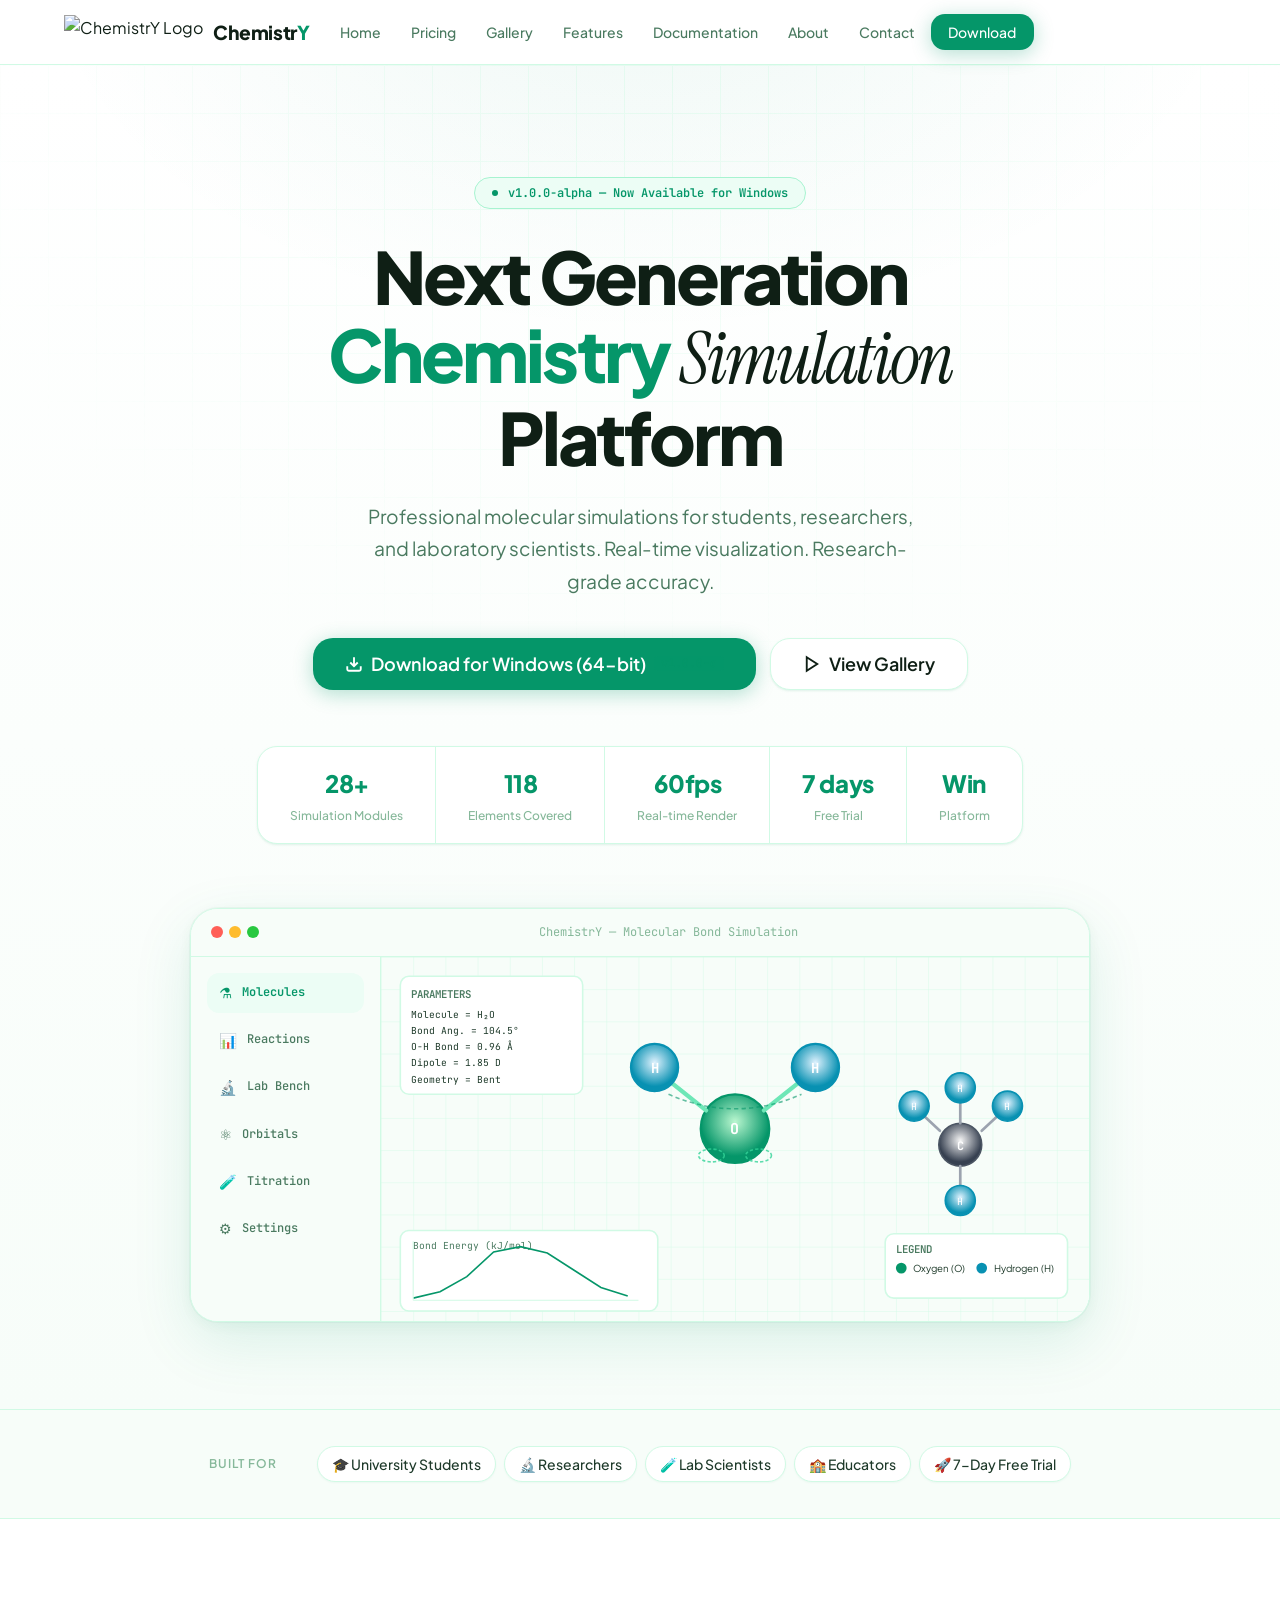
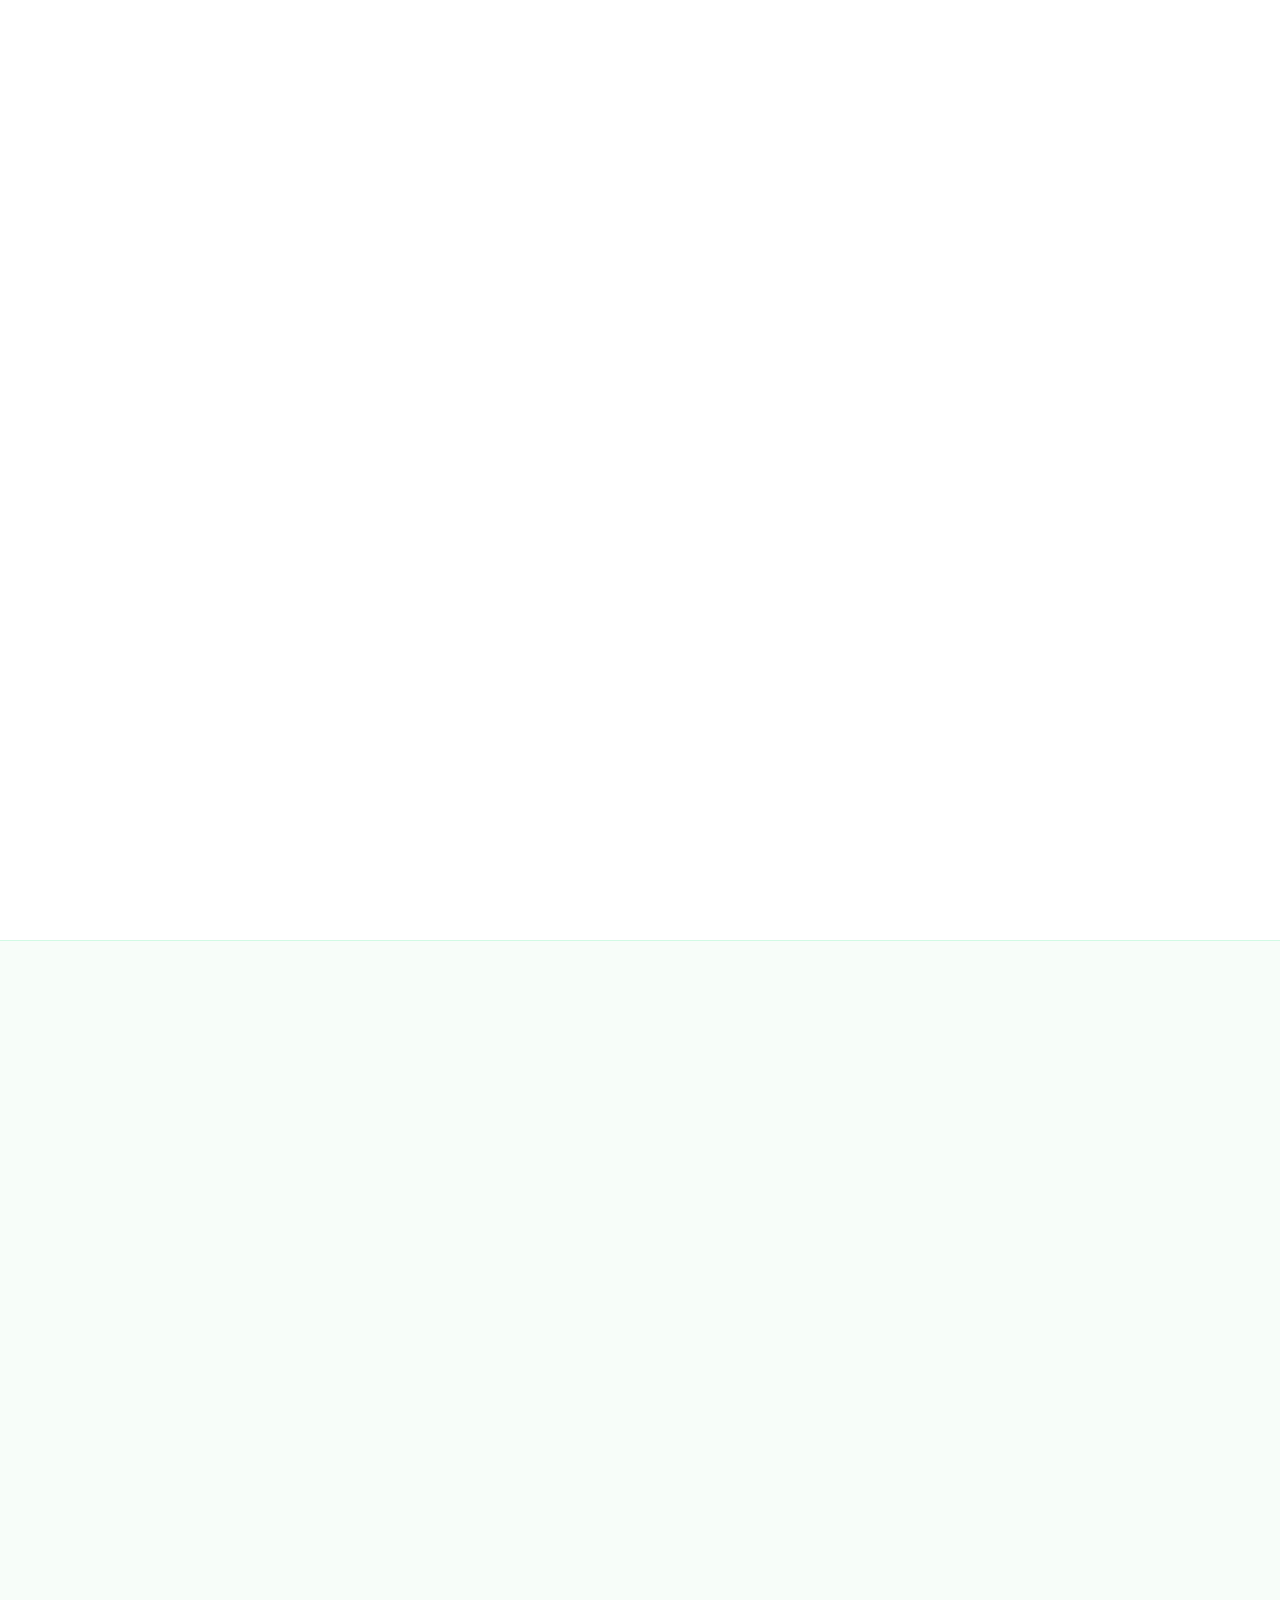
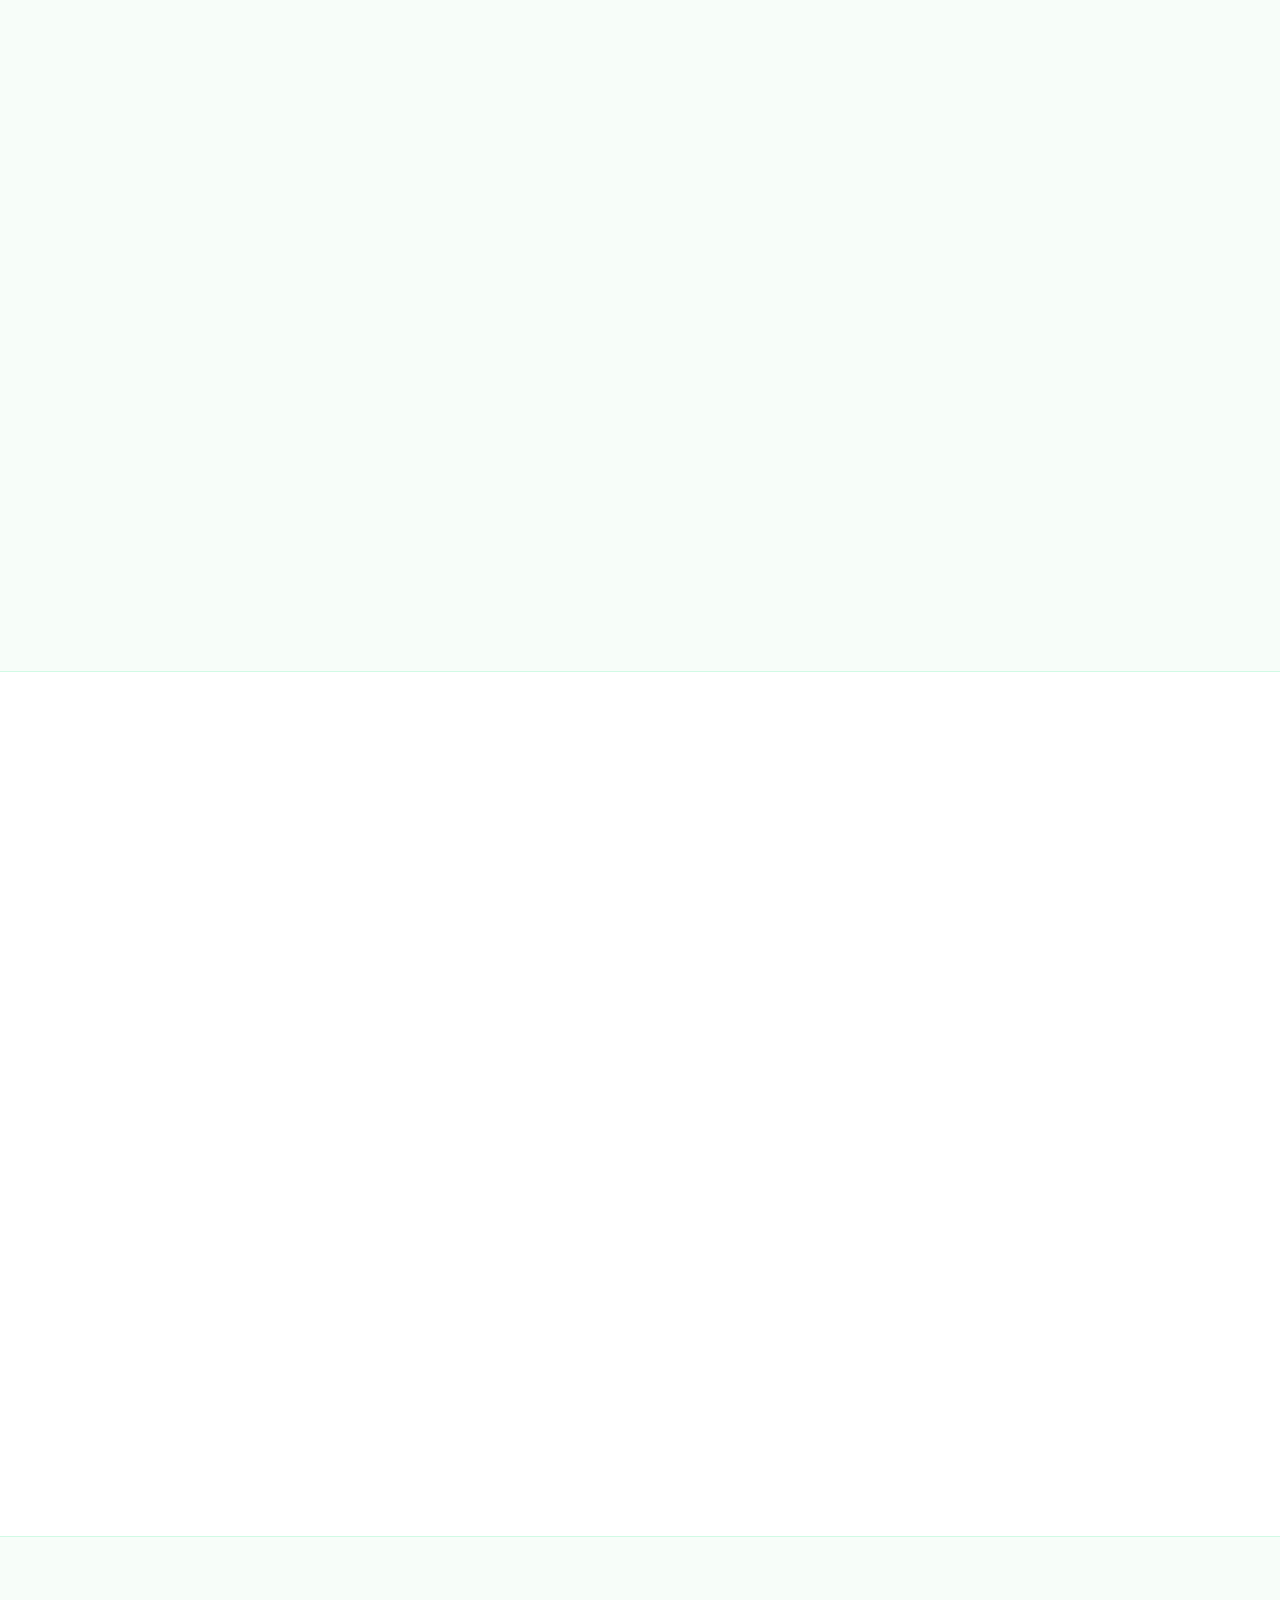
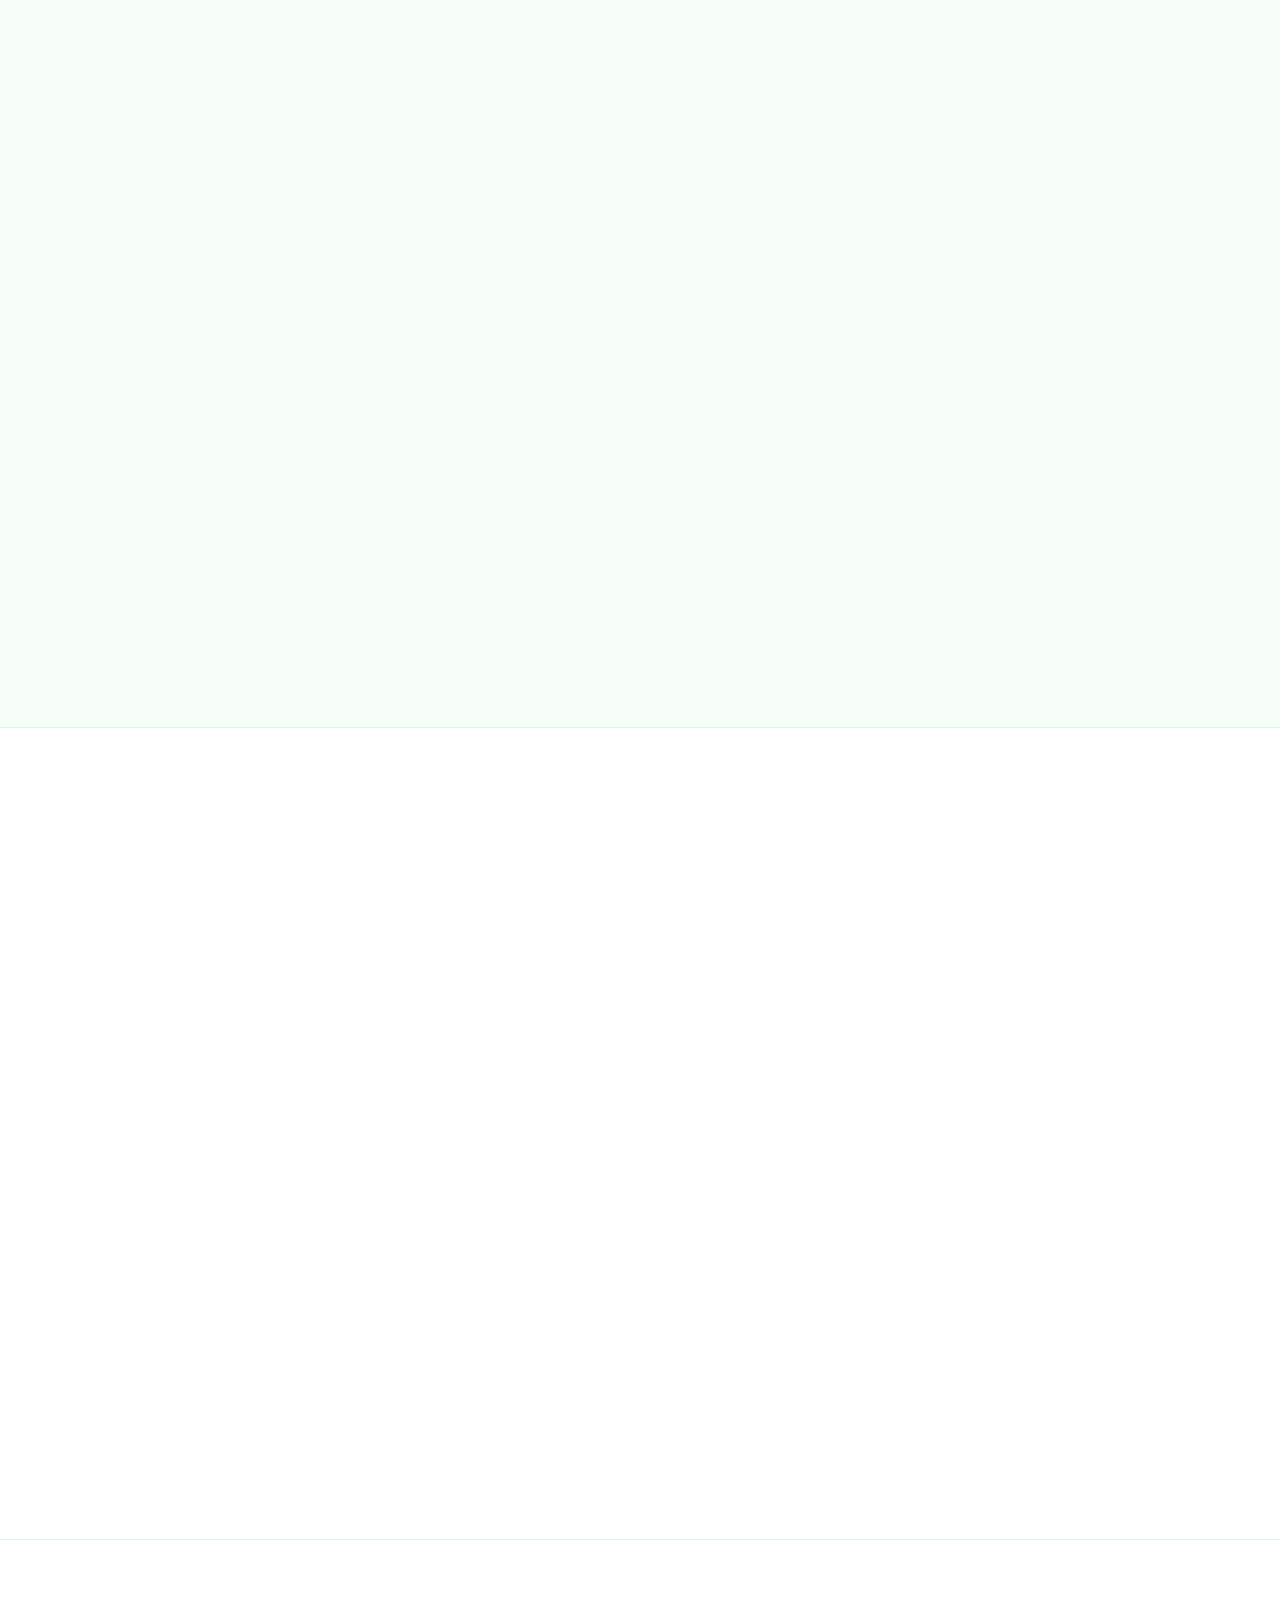
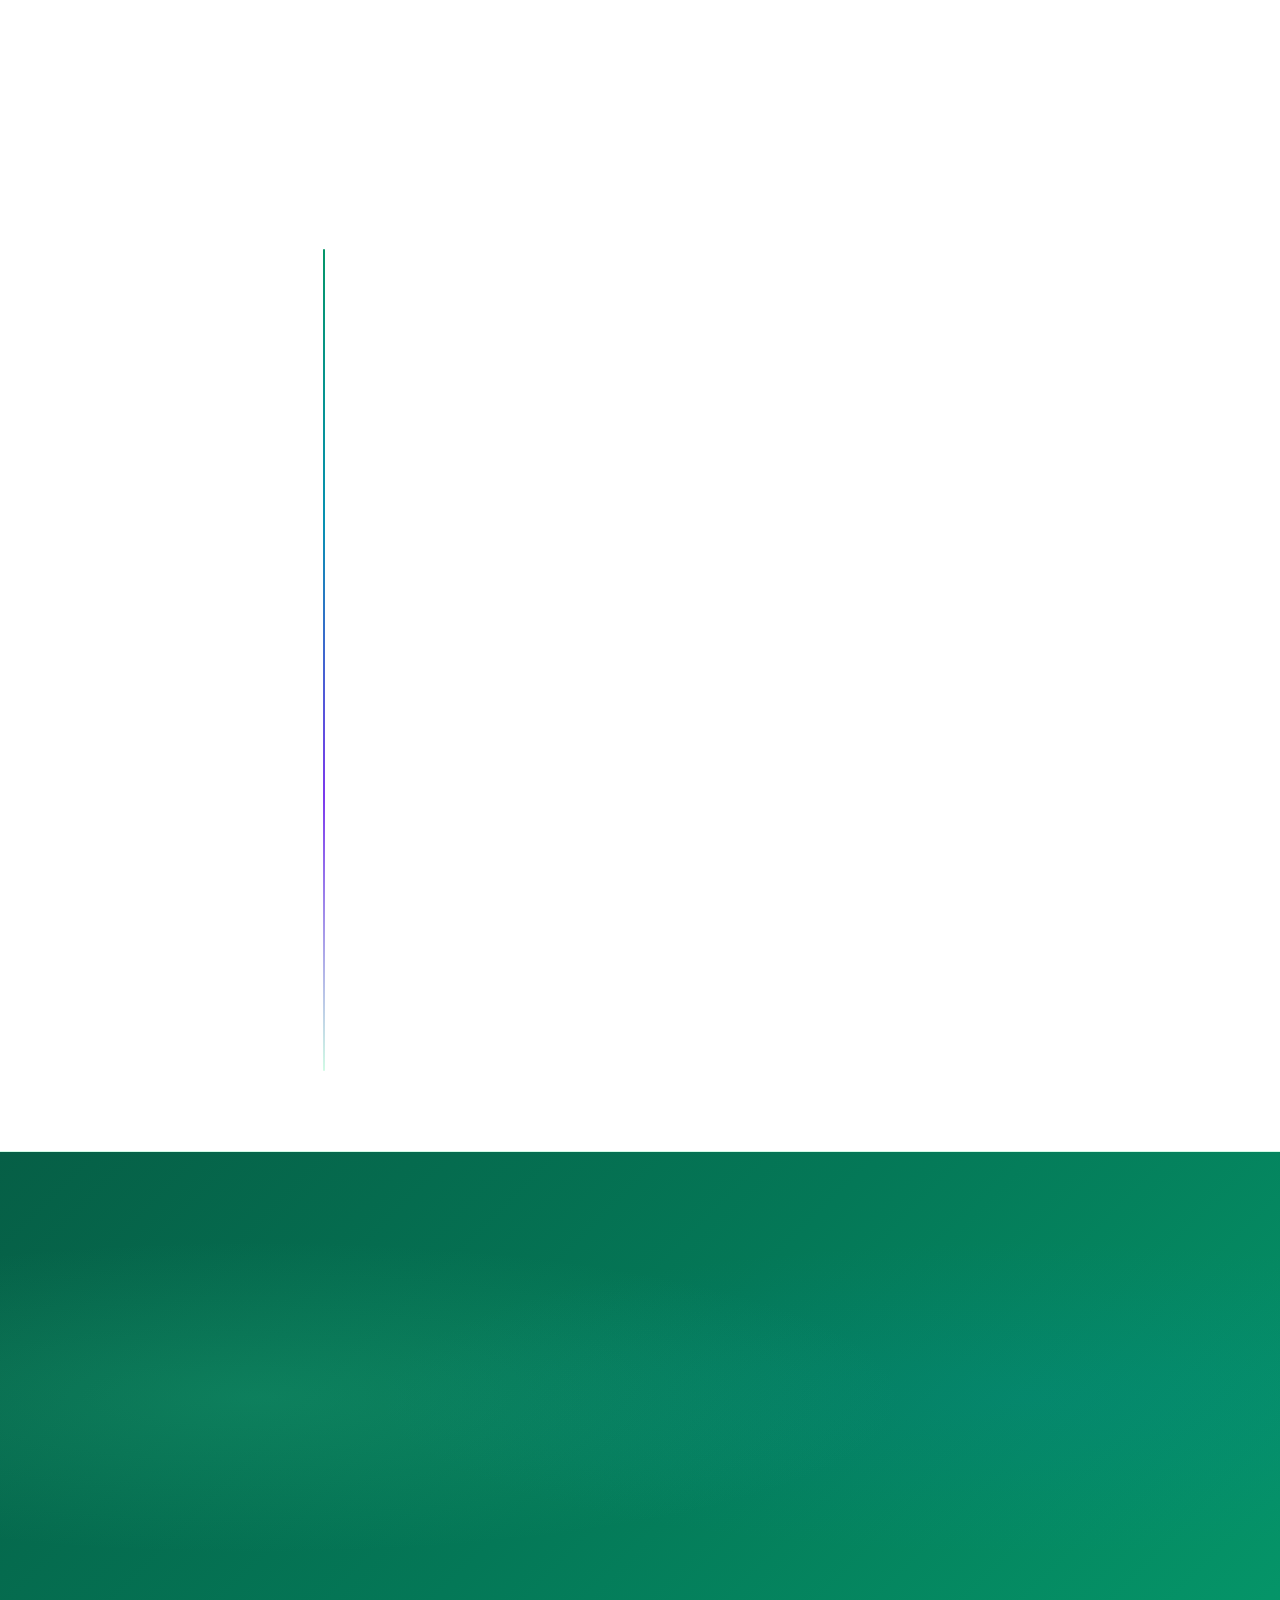
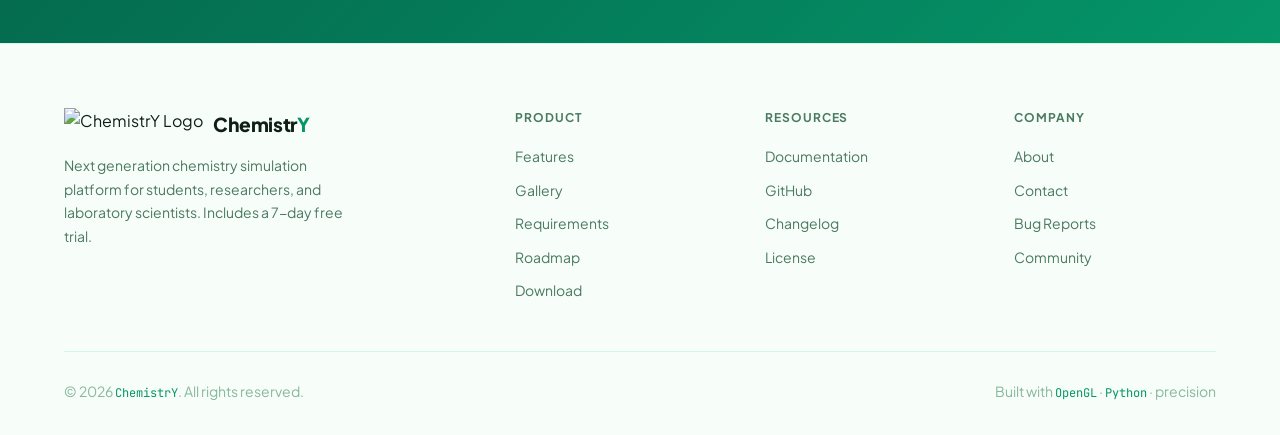
==== index.html @ f8a49a74 "initial commit" ====
<!DOCTYPE html>
<html lang="en">
<head>
<title>ChemistrY — Chemistry Simulation Platform</title>
<link rel="icon" type="image/png" href="assets/icon/logo.png">
<meta name="description" content="ChemistrY is a chemistry simulation platform for students, researchers, and laboratory scientists.">
<meta name="keywords" content="chemistry simulation, molecular modeling, reaction kinetics, periodic table, chemistry software">
<meta name="author" content="ChemistrY">
<meta name="robots" content="index, follow">
<meta charset="UTF-8"/>
<meta name="viewport" content="width=device-width, initial-scale=1.0"/>
<link rel="stylesheet" href="shared.css"/>
<style>
/* ═══════════════════════════════════════════
   INDEX-SPECIFIC STYLES
═══════════════════════════════════════════ */

/* ── HERO ── */
.hero {
  position: relative;
  padding: 7rem 0 5rem;
  text-align: center;
  overflow: hidden;
  background:
    radial-gradient(ellipse 80% 50% at 50% -10%, rgba(5,150,105,0.07) 0%, transparent 60%),
    linear-gradient(180deg, #fff 0%, var(--clr-bg-soft) 100%);
}
.hero-bg-grid {
  position: absolute; inset: 0; z-index: 0;
  background-image:
    linear-gradient(var(--clr-border) 1px, transparent 1px),
    linear-gradient(90deg, var(--clr-border) 1px, transparent 1px);
  background-size: 48px 48px;
  mask-image: radial-gradient(ellipse 70% 60% at 50% 0%, black 0%, transparent 80%);
  opacity: 0.45;
}
.hero > .container { position: relative; z-index: 1; }

.hero-eyebrow {
  display: inline-flex; align-items: center; gap: 0.6rem;
  background: var(--clr-accent-lt);
  border: 1px solid var(--clr-accent-bd);
  color: var(--clr-accent);
  border-radius: 99px;
  padding: 0.35rem 1.1rem;
  font-family: var(--font-mono);
  font-size: var(--text-xs);
  font-weight: 600;
  margin-bottom: 1.75rem;
  animation: fadeUp 0.5s ease both;
}
.hero-eyebrow .dot {
  width: 6px; height: 6px;
  background: var(--clr-accent);
  border-radius: 50%;
  animation: pulse 2s ease infinite;
}
@keyframes pulse {
  0%,100% { box-shadow: 0 0 0 0 rgba(5,150,105,0.4); }
  50%      { box-shadow: 0 0 0 5px rgba(5,150,105,0); }
}

.hero-title {
  font-size: clamp(2.5rem, 6vw, 4.5rem);
  font-weight: 800;
  letter-spacing: -0.04em;
  line-height: 1.08;
  margin-bottom: 1.5rem;
  animation: fadeUp 0.5s 0.08s ease both;
}
.hero-title .accent { color: var(--clr-accent); }
.hero-title .serif  { font-family: var(--font-serif); font-style: italic; font-weight: 400; }

.hero-sub {
  font-size: clamp(1rem, 2vw, 1.2rem);
  color: var(--clr-text-3);
  max-width: 560px;
  margin: 0 auto 2.5rem;
  line-height: 1.7;
  animation: fadeUp 0.5s 0.16s ease both;
}

.hero-actions {
  display: flex; gap: 0.875rem;
  flex-wrap: wrap; justify-content: center;
  margin-bottom: 3.5rem;
  animation: fadeUp 0.5s 0.24s ease both;
}
.hero-version {
  display: inline-block;
  background: rgba(5,150,105,0.12);
  color: var(--clr-accent);
  border-radius: 4px;
  font-size: 0.7rem;
  padding: 2px 7px;
  font-family: var(--font-mono);
  font-weight: 500;
}

/* Metrics bar */
.hero-metrics {
  display: inline-flex; flex-wrap: wrap;
  background: var(--clr-bg);
  border: 1px solid var(--clr-border);
  border-radius: var(--radius-xl);
  box-shadow: var(--shadow-sm);
  overflow: hidden;
  animation: fadeUp 0.5s 0.32s ease both;
}
.hero-metric {
  padding: 1.1rem 2rem;
  border-right: 1px solid var(--clr-border);
  text-align: center;
}
.hero-metric:last-child { border-right: none; }
.hero-metric-val {
  font-size: var(--text-2xl); font-weight: 800;
  color: var(--clr-accent); letter-spacing: -0.02em;
}
.hero-metric-lbl {
  font-size: var(--text-xs); color: var(--clr-text-4);
  font-weight: 500; margin-top: 0.2rem;
}

/* Hero mockup */
.hero-mockup {
  margin-top: 4rem;
  display: inline-block;
  animation: fadeUp 0.6s 0.4s ease both;
}
.hero-mockup-frame {
  background: var(--clr-bg);
  border: 1px solid var(--clr-border);
  border-radius: var(--radius-2xl);
  box-shadow: var(--shadow-xl), 0 0 0 1px rgba(5,150,105,0.05);
  overflow: hidden;
  width: min(900px, 90vw);
}
.mockup-titlebar {
  display: flex; align-items: center; gap: 0.5rem;
  padding: 0.875rem 1.25rem;
  background: var(--clr-bg-soft);
  border-bottom: 1px solid var(--clr-border);
}
.dot-row { display: flex; gap: 6px; }
.dot-row span { width: 12px; height: 12px; border-radius: 50%; }
.dot-red   { background: #ff5f57; }
.dot-amber { background: #febc2e; }
.dot-green { background: #28c840; }
.mockup-title {
  flex: 1; text-align: center;
  font-family: var(--font-mono); font-size: var(--text-xs); color: var(--clr-text-4);
}
.mockup-body {
  display: grid; grid-template-columns: 190px 1fr;
  min-height: 340px;
}
.mockup-sidebar {
  background: var(--clr-bg-soft);
  border-right: 1px solid var(--clr-border);
  padding: 1rem;
  display: flex; flex-direction: column; gap: 0.4rem;
}
.sb-item {
  display: flex; align-items: center; gap: 0.6rem;
  padding: 0.55rem 0.75rem;
  border-radius: var(--radius-md);
  font-size: var(--text-xs); font-weight: 500;
  color: var(--clr-text-3); cursor: default;
  transition: all var(--dur-fast) var(--ease);
}
.sb-item.active { background: var(--clr-accent-lt); color: var(--clr-accent); font-weight: 600; }
.sb-icon { font-size: 0.9rem; }
.sb-label { font-family: var(--font-mono); }
.mockup-main {
  background: var(--clr-bg);
  position: relative; overflow: hidden;
  display: flex; align-items: center; justify-content: center;
}

@keyframes fadeUp {
  from { opacity: 0; transform: translateY(20px); }
  to   { opacity: 1; transform: translateY(0); }
}

/* ── TRUST BAR ── */
.trust-bar {
  padding: 2.25rem 0;
  background: var(--clr-bg-soft);
  border-top: 1px solid var(--clr-border);
  border-bottom: 1px solid var(--clr-border);
}
.trust-inner {
  display: flex; align-items: center;
  justify-content: center; flex-wrap: wrap;
  gap: 1.25rem 2.5rem;
}
.trust-label {
  font-size: var(--text-xs); font-weight: 600;
  letter-spacing: 0.08em; text-transform: uppercase;
  color: var(--clr-text-4);
}
.trust-tags { display: flex; flex-wrap: wrap; gap: 0.5rem; }
.trust-tag {
  display: inline-flex; align-items: center; gap: 0.4rem;
  padding: 0.35rem 0.875rem;
  background: var(--clr-bg);
  border: 1px solid var(--clr-border);
  border-radius: 99px;
  font-size: var(--text-sm); font-weight: 500;
  color: var(--clr-text-2);
  box-shadow: var(--shadow-xs);
}

/* ── FEATURES ── */
.features-grid {
  display: grid;
  grid-template-columns: repeat(auto-fill, minmax(320px, 1fr));
  gap: 1.25rem;
}
.feature-card {
  background: var(--clr-bg);
  border: 1px solid var(--clr-border);
  border-radius: var(--radius-xl);
  padding: var(--space-8);
  box-shadow: var(--shadow-sm);
  transition: all var(--dur-base) var(--ease);
  position: relative; overflow: hidden;
}
.feature-card::after {
  content: '';
  position: absolute; top: 0; left: 0; right: 0; height: 3px;
  background: linear-gradient(90deg, var(--clr-accent), var(--clr-cyan));
  opacity: 0; transition: opacity var(--dur-base);
}
.feature-card:hover { transform: translateY(-5px); box-shadow: var(--shadow-xl); border-color: var(--clr-accent-bd); }
.feature-card:hover::after { opacity: 1; }
.feature-title { font-weight: 700; font-size: var(--text-lg); margin: var(--space-4) 0 var(--space-2); }
.feature-desc  { font-size: var(--text-sm); color: var(--clr-text-3); line-height: 1.7; }

/* ── WHY ── */
.why-grid { display: grid; grid-template-columns: 1fr 1fr; gap: 5rem; align-items: center; }
.why-list  { display: flex; flex-direction: column; gap: 1.25rem; }
.why-item  {
  display: flex; gap: 1.25rem; align-items: flex-start;
  padding: var(--space-6);
  background: var(--clr-bg);
  border: 1px solid var(--clr-border);
  border-radius: var(--radius-xl);
  box-shadow: var(--shadow-xs);
  transition: all var(--dur-base) var(--ease);
}
.why-item:hover { border-color: var(--clr-accent-bd); box-shadow: var(--shadow-md); transform: translateX(4px); }
.why-text h4 { font-weight: 700; font-size: var(--text-base); margin-bottom: 0.3rem; }
.why-text p  { font-size: var(--text-sm); color: var(--clr-text-3); line-height: 1.65; }

.why-illustration {
  background: linear-gradient(135deg, var(--clr-bg-soft) 0%, var(--clr-accent-lt) 100%);
  border: 1px solid var(--clr-border);
  border-radius: var(--radius-2xl);
  aspect-ratio: 1;
  display: flex; align-items: center; justify-content: center;
  overflow: hidden; position: relative;
  box-shadow: var(--shadow-lg);
}

/* ── PREVIEW ── */
.preview-grid { display: grid; grid-template-columns: repeat(auto-fill, minmax(340px, 1fr)); gap: 1.5rem; }
.preview-card {
  background: var(--clr-bg); border: 1px solid var(--clr-border);
  border-radius: var(--radius-xl); overflow: hidden;
  box-shadow: var(--shadow-sm); transition: all var(--dur-base) var(--ease);
}
.preview-card:hover { transform: translateY(-4px) scale(1.01); box-shadow: var(--shadow-xl); border-color: var(--clr-accent-bd); }
.preview-window { height: 210px; overflow: hidden; position: relative; }
.preview-info { padding: 1.25rem 1.5rem; border-top: 1px solid var(--clr-border); }
.preview-info h4 { font-weight: 700; font-size: var(--text-base); margin: 0.5rem 0 0.25rem; }
.preview-info p  { font-size: var(--text-sm); color: var(--clr-text-3); }

/* ── SYSTEM REQUIREMENTS ── */
.sysreq-grid { display: grid; grid-template-columns: 1fr 1fr; gap: 1.5rem; }
.req-card {
  background: var(--clr-bg); border: 1px solid var(--clr-border);
  border-radius: var(--radius-xl); padding: var(--space-8); box-shadow: var(--shadow-sm);
}
.req-card h3 { font-weight: 700; font-size: var(--text-xl); margin-bottom: 1.5rem; padding-bottom: 1rem; border-bottom: 1px solid var(--clr-border); }
.req-row { display: flex; align-items: flex-start; gap: 1rem; padding: 0.75rem 0; border-bottom: 1px solid var(--clr-bg-muted); font-size: var(--text-sm); }
.req-row:last-child { border-bottom: none; }
.req-key { font-weight: 600; min-width: 110px; color: var(--clr-text-2); flex-shrink: 0; }
.req-val { color: var(--clr-text-3); }

/* ── ROADMAP ── */
.roadmap-timeline {
  position: relative; display: flex; flex-direction: column;
  max-width: 680px; margin: 0 auto;
}
.roadmap-timeline::before {
  content: ''; position: absolute;
  left: 23px; top: 0; bottom: 0; width: 2px;
  background: linear-gradient(180deg, var(--clr-accent), var(--clr-cyan), var(--clr-purple), var(--clr-border));
  border-radius: 1px;
}
.rm-item { display: flex; gap: 1.75rem; align-items: flex-start; padding: 1.5rem 0; }
.rm-node {
  width: 48px; height: 48px; flex-shrink: 0; border-radius: 50%;
  display: flex; align-items: center; justify-content: center;
  font-size: 1.1rem; position: relative; z-index: 1;
  transition: var(--dur-base) var(--ease);
}
.rm-node.done    { background: var(--clr-accent); color: #fff; box-shadow: 0 0 0 4px var(--clr-accent-lt); }
.rm-node.active  { background: var(--clr-cyan); color: #fff; box-shadow: 0 0 0 4px var(--clr-cyan-lt); }
.rm-node.planned { background: var(--clr-purple-lt); color: var(--clr-purple); border: 2px solid rgba(124,58,237,0.4); }
.rm-node.future  { background: var(--clr-bg-muted); color: var(--clr-text-4); border: 2px solid var(--clr-border); }
.rm-body { padding-top: 0.5rem; }
.rm-status { font-family: var(--font-mono); font-size: var(--text-xs); font-weight: 600; letter-spacing: 0.08em; text-transform: uppercase; margin-bottom: 0.25rem; }
.rm-status.done    { color: var(--clr-accent); }
.rm-status.active  { color: var(--clr-cyan); }
.rm-status.planned { color: var(--clr-purple); }
.rm-status.future  { color: var(--clr-text-4); }
.rm-body h4 { font-weight: 700; font-size: var(--text-lg); margin-bottom: 0.35rem; }
.rm-body p  { font-size: var(--text-sm); color: var(--clr-text-3); line-height: 1.65; }

/* ── SOFTWARE SUITE ── */
.suite-grid {
  display: grid;
  grid-template-columns: repeat(auto-fit, minmax(280px, 1fr));
  gap: 1.5rem;
  margin-top: 1rem;
}
.suite-card {
  position: relative;
  display: flex;
  flex-direction: column;
  gap: 1rem;
  padding: 2rem 1.75rem;
  background: var(--clr-bg);
  border: 1px solid var(--clr-border);
  border-radius: var(--radius-2xl);
  box-shadow: var(--shadow-sm);
  transition: all var(--dur-base) var(--ease);
}
.suite-card:hover { transform: translateY(-5px); box-shadow: var(--shadow-xl); border-color: var(--clr-accent-bd); }
.suite-card-current {
  border-color: var(--clr-accent);
  box-shadow: 0 0 0 3px rgba(5,150,105,0.12), var(--shadow-md);
  background: linear-gradient(160deg, #fff 0%, var(--clr-accent-lt) 100%);
}
.suite-card-current:hover { box-shadow: 0 0 0 3px rgba(5,150,105,0.18), var(--shadow-xl); }
.suite-current-badge {
  position: absolute;
  top: -0.75rem;
  left: 50%;
  transform: translateX(-50%);
  background: var(--clr-accent);
  color: #fff;
  font-size: var(--text-xs);
  font-weight: 700;
  font-family: var(--font-mono);
  padding: 0.25rem 0.9rem;
  border-radius: 99px;
  letter-spacing: 0.06em;
  white-space: nowrap;
}
.suite-icon {
  width: 64px;
  height: 64px;
  border-radius: var(--radius-lg);
  display: flex;
  align-items: center;
  justify-content: center;
  font-size: 1.85rem;
  border: 1px solid transparent;
}
.suite-name {
  font-size: 1.45rem;
  font-weight: 800;
  letter-spacing: -0.03em;
  color: var(--clr-text);
}
.suite-desc {
  color: var(--clr-text-3);
  font-size: var(--text-sm);
  line-height: 1.7;
  flex: 1;
}
.suite-link { opacity: 0.7; }

/* ── CTA ── */
.cta-section {
  padding: 6rem 0;
  background: linear-gradient(135deg, #065f46 0%, #047857 50%, #059669 100%);
  text-align: center; position: relative; overflow: hidden;
}
.cta-section::before {
  content: ''; position: absolute; inset: 0;
  background:
    radial-gradient(ellipse at 20% 50%, rgba(52,211,153,0.18), transparent 45%),
    radial-gradient(ellipse at 80% 50%, rgba(8,145,178,0.16), transparent 45%);
  pointer-events: none;
}
.cta-section h2 {
  font-size: clamp(2rem, 4vw, 3.25rem);
  font-weight: 800;
  letter-spacing: -0.04em;
  color: #fff;
  margin-bottom: 1rem;
  position: relative;
}
.cta-section p {
  color: rgba(209,250,229,0.92);
  font-size: var(--text-lg);
  max-width: 560px;
  margin: 0 auto 2.5rem;
  line-height: 1.7;
  position: relative;
}

/* ── RESPONSIVE ── */
@media (max-width: 960px) {
  .why-grid { grid-template-columns: 1fr; gap: 2.5rem; }
  .sysreq-grid { grid-template-columns: 1fr; }
}
@media (max-width: 640px) {
  .hero-metric { padding: 0.875rem 1.25rem; }
  .hero-metrics { border-radius: var(--radius-lg); }
  .mockup-body { grid-template-columns: 1fr; }
  .mockup-sidebar { display: none; }
}
</style>
</head>
<body>

<!-- ═══ UNIVERSAL NAV ═══ -->
<nav class="site-nav" id="site-nav">
  <div class="nav-inner">
    <a href="index.html" class="nav-logo" aria-label="ChemistrY Home">
      <img src="assets/icon/logo.png" alt="ChemistrY Logo" style="height:34px;">
      <span class="nav-logo-text">Chemistr<span>Y</span></span>
    </a>
    <ul class="nav-links" id="nav-links" role="list">
      <li><a href="index.html">Home</a></li>
      <li><a href="pricing.html">Pricing</a></li>
      <li><a href="gallery/gallery.html">Gallery</a></li>
      <li><a href="index.html#features">Features</a></li>
      <li><a href="docs/documentation.html">Documentation</a></li>
      <li><a href="about/about.html">About</a></li>
      <li><a href="contacts/contact.html">Contact</a></li>
      <li><a href="index.html#download-section" class="nav-download">Download</a></li>
    </ul>
    <button class="nav-hamburger" id="nav-hamburger" aria-label="Open menu" aria-expanded="false">
      <span></span><span></span><span></span>
    </button>
  </div>
</nav>

<!-- ═══ HERO ═══ -->
<section class="hero">
  <div class="hero-bg-grid" aria-hidden="true"></div>
  <div class="container">
    <div class="hero-eyebrow">
      <span class="dot"></span>
      v1.0.0-alpha — Now Available for Windows
    </div>

    <h1 class="hero-title">
      Next Generation<br>
      <span class="accent">Chemistry</span> <span class="serif">Simulation</span><br>
      Platform
    </h1>

    <p class="hero-sub">
      Professional molecular simulations for students, researchers,
      and laboratory scientists. Real-time visualization. Research-grade accuracy.
    </p>

    <div class="hero-actions">
      <a href="https://github.com/Kesab333/ChemistrY/releases/download/v1.0.0-alpha/Setup.exe" class="btn btn-primary btn-lg" download>
        <svg width="18" height="18" fill="none" stroke="currentColor" stroke-width="2.5" viewBox="0 0 24 24"><path d="M21 15v4a2 2 0 01-2 2H5a2 2 0 01-2-2v-4"/><polyline points="7 10 12 15 17 10"/><line x1="12" y1="15" x2="12" y2="3"/></svg>
        Download for Windows (64-bit)
        <span class="hero-version">v1.0.0-α</span>
      </a>
      <a href="gallery/gallery.html" class="btn btn-secondary btn-lg">
        <svg width="18" height="18" fill="none" stroke="currentColor" stroke-width="2.5" viewBox="0 0 24 24"><polygon points="5 3 19 12 5 21 5 3"/></svg>
        View Gallery
      </a>
    </div>

    <div class="hero-metrics">
      <div class="hero-metric"><div class="hero-metric-val">28+</div><div class="hero-metric-lbl">Simulation Modules</div></div>
      <div class="hero-metric"><div class="hero-metric-val">118</div><div class="hero-metric-lbl">Elements Covered</div></div>
      <div class="hero-metric"><div class="hero-metric-val">60fps</div><div class="hero-metric-lbl">Real-time Render</div></div>
      <div class="hero-metric"><div class="hero-metric-val">7 days</div><div class="hero-metric-lbl">Free Trial</div></div>
      <div class="hero-metric"><div class="hero-metric-val">Win</div><div class="hero-metric-lbl">Platform</div></div>
    </div>

    <!-- App Mockup -->
    <div class="hero-mockup">
      <div class="hero-mockup-frame">
        <div class="mockup-titlebar">
          <div class="dot-row"><span class="dot-red"></span><span class="dot-amber"></span><span class="dot-green"></span></div>
          <div class="mockup-title">ChemistrY — Molecular Bond Simulation</div>
        </div>
        <div class="mockup-body">
          <div class="mockup-sidebar">
            <div class="sb-item active"><span class="sb-icon">⚗️</span><span class="sb-label">Molecules</span></div>
            <div class="sb-item"><span class="sb-icon">📊</span><span class="sb-label">Reactions</span></div>
            <div class="sb-item"><span class="sb-icon">🔬</span><span class="sb-label">Lab Bench</span></div>
            <div class="sb-item"><span class="sb-icon">⚛️</span><span class="sb-label">Orbitals</span></div>
            <div class="sb-item"><span class="sb-icon">🧪</span><span class="sb-label">Titration</span></div>
            <div class="sb-item"><span class="sb-icon">⚙️</span><span class="sb-label">Settings</span></div>
          </div>
          <div class="mockup-main">
            <!-- Water molecule H2O simulation mockup -->
            <svg viewBox="0 0 660 340" xmlns="http://www.w3.org/2000/svg" style="width:100%;height:100%;">
              <rect width="660" height="340" fill="#f7fdf9"/>
              <defs>
                <pattern id="g" width="30" height="30" patternUnits="userSpaceOnUse">
                  <path d="M 30 0 L 0 0 0 30" fill="none" stroke="#d1fae5" stroke-width="0.8"/>
                </pattern>
                <radialGradient id="oAtom" cx="50%" cy="40%" r="50%">
                  <stop offset="0%" stop-color="#bbf7d0"/>
                  <stop offset="100%" stop-color="#059669"/>
                </radialGradient>
                <radialGradient id="hAtom" cx="50%" cy="40%" r="50%">
                  <stop offset="0%" stop-color="#e0f2fe"/>
                  <stop offset="100%" stop-color="#0891b2"/>
                </radialGradient>
                <radialGradient id="cAtom" cx="50%" cy="40%" r="50%">
                  <stop offset="0%" stop-color="#f5f5f5"/>
                  <stop offset="100%" stop-color="#374151"/>
                </radialGradient>
                <marker id="barr" markerWidth="6" markerHeight="6" refX="3" refY="3" orient="auto"><path d="M0,0 L6,3 L0,6 Z" fill="#059669"/></marker>
                <marker id="barr2" markerWidth="6" markerHeight="6" refX="3" refY="3" orient="auto"><path d="M0,0 L6,3 L0,6 Z" fill="#0891b2"/></marker>
              </defs>
              <rect width="660" height="340" fill="url(#g)"/>

              <!-- H2O molecule — central O atom -->
              <circle cx="330" cy="160" r="32" fill="url(#oAtom)" stroke="#059669" stroke-width="2"/>
              <text x="330" y="165" text-anchor="middle" font-size="14" fill="white" font-family="JetBrains Mono" font-weight="700">O</text>
              <!-- Bond to H1 -->
              <line x1="303" y1="143" x2="268" y2="115" stroke="#6ee7b7" stroke-width="4" stroke-linecap="round"/>
              <!-- H1 atom -->
              <circle cx="255" cy="103" r="22" fill="url(#hAtom)" stroke="#0891b2" stroke-width="2"/>
              <text x="255" y="108" text-anchor="middle" font-size="13" fill="white" font-family="JetBrains Mono" font-weight="700">H</text>
              <!-- Bond to H2 -->
              <line x1="357" y1="143" x2="392" y2="115" stroke="#6ee7b7" stroke-width="4" stroke-linecap="round"/>
              <!-- H2 atom -->
              <circle cx="405" cy="103" r="22" fill="url(#hAtom)" stroke="#0891b2" stroke-width="2"/>
              <text x="405" y="108" text-anchor="middle" font-size="13" fill="white" font-family="JetBrains Mono" font-weight="700">H</text>
              <!-- Bond angle arc -->
              <path d="M 268,128 Q 330,155 392,128" fill="none" stroke="#059669" stroke-width="1.5" stroke-dasharray="4,3" opacity="0.6"/>
              <!-- Lone pairs indicator -->
              <ellipse cx="308" cy="185" rx="12" ry="6" fill="none" stroke="#34d399" stroke-width="1.5" stroke-dasharray="3,2" opacity="0.8"/>
              <ellipse cx="352" cy="185" rx="12" ry="6" fill="none" stroke="#34d399" stroke-width="1.5" stroke-dasharray="3,2" opacity="0.8"/>
              <!-- CH4 molecule (smaller, right side) -->
              <circle cx="540" cy="175" r="20" fill="url(#cAtom)" stroke="#4b5563" stroke-width="1.5"/>
              <text x="540" y="180" text-anchor="middle" font-size="11" fill="white" font-family="JetBrains Mono" font-weight="700">C</text>
              <line x1="521" y1="162" x2="506" y2="148" stroke="#9ca3af" stroke-width="2.5" stroke-linecap="round"/>
              <circle cx="497" cy="139" r="14" fill="url(#hAtom)" stroke="#0891b2" stroke-width="1.5"/>
              <text x="497" y="143" text-anchor="middle" font-size="9" fill="white" font-family="JetBrains Mono">H</text>
              <line x1="560" y1="162" x2="575" y2="148" stroke="#9ca3af" stroke-width="2.5" stroke-linecap="round"/>
              <circle cx="584" cy="139" r="14" fill="url(#hAtom)" stroke="#0891b2" stroke-width="1.5"/>
              <text x="584" y="143" text-anchor="middle" font-size="9" fill="white" font-family="JetBrains Mono">H</text>
              <line x1="540" y1="195" x2="540" y2="215" stroke="#9ca3af" stroke-width="2.5" stroke-linecap="round"/>
              <circle cx="540" cy="227" r="14" fill="url(#hAtom)" stroke="#0891b2" stroke-width="1.5"/>
              <text x="540" y="231" text-anchor="middle" font-size="9" fill="white" font-family="JetBrains Mono">H</text>
              <line x1="540" y1="155" x2="540" y2="135" stroke="#9ca3af" stroke-width="2.5" stroke-linecap="round"/>
              <circle cx="540" cy="122" r="14" fill="url(#hAtom)" stroke="#0891b2" stroke-width="1.5"/>
              <text x="540" y="126" text-anchor="middle" font-size="9" fill="white" font-family="JetBrains Mono">H</text>

              <!-- Parameters panel -->
              <rect x="18" y="18" width="170" height="110" rx="8" fill="white" stroke="#d1fae5" stroke-width="1.5"/>
              <text x="28" y="38" font-size="10" fill="#4a7a60" font-family="JetBrains Mono" font-weight="600">PARAMETERS</text>
              <text x="28" y="57" font-size="9" fill="#1e3a2a" font-family="JetBrains Mono">Molecule  = H₂O</text>
              <text x="28" y="72" font-size="9" fill="#1e3a2a" font-family="JetBrains Mono">Bond Ang. = 104.5°</text>
              <text x="28" y="87" font-size="9" fill="#1e3a2a" font-family="JetBrains Mono">O-H Bond  = 0.96 Å</text>
              <text x="28" y="102" font-size="9" fill="#1e3a2a" font-family="JetBrains Mono">Dipole    = 1.85 D</text>
              <text x="28" y="117" font-size="9" fill="#1e3a2a" font-family="JetBrains Mono">Geometry  = Bent</text>

              <!-- Legend panel -->
              <rect x="470" y="258" width="170" height="60" rx="8" fill="white" stroke="#d1fae5" stroke-width="1.5"/>
              <text x="480" y="276" font-size="10" fill="#4a7a60" font-family="JetBrains Mono" font-weight="600">LEGEND</text>
              <circle cx="485" cy="290" r="5" fill="#059669"/><text x="496" y="294" font-size="9" fill="#1e3a2a" font-family="Plus Jakarta Sans">Oxygen (O)</text>
              <circle cx="560" cy="290" r="5" fill="#0891b2"/><text x="571" y="294" font-size="9" fill="#1e3a2a" font-family="Plus Jakarta Sans">Hydrogen (H)</text>

              <!-- Reaction energy mini-graph -->
              <rect x="18" y="255" width="240" height="75" rx="8" fill="white" stroke="#d1fae5" stroke-width="1.5"/>
              <text x="30" y="272" font-size="9" fill="#4a7a60" font-family="JetBrains Mono">Bond Energy (kJ/mol)</text>
              <polyline fill="none" stroke="#059669" stroke-width="1.5"
                points="30,318 55,312 80,298 105,275 130,270 155,276 180,292 205,308 230,316"/>
              <line x1="30" y1="320" x2="240" y2="320" stroke="#d1fae5" stroke-width="1"/>
              <line x1="30" y1="265" x2="30" y2="320" stroke="#d1fae5" stroke-width="1"/>
            </svg>
          </div>
        </div>
      </div>
    </div>
  </div>
</section>

<!-- ═══ TRUST BAR ═══ -->
<div class="trust-bar">
  <div class="container">
    <div class="trust-inner">
      <span class="trust-label">Built for</span>
      <div class="trust-tags">
        <span class="trust-tag">🎓 University Students</span>
        <span class="trust-tag">🔬 Researchers</span>
        <span class="trust-tag">🧪 Lab Scientists</span>
        <span class="trust-tag">🏫 Educators</span>
        <span class="trust-tag">🚀 7-Day Free Trial</span>
      </div>
    </div>
  </div>
</div>

<!-- ═══ FEATURES ═══ -->
<section class="section" id="features">
  <div class="container">
    <div class="section-head reveal">
      <div class="label">Core Capabilities</div>
      <h2 class="section-title">Everything you need to<br><em>simulate the molecular world</em></h2>
      <p class="section-desc">A complete toolkit for chemistry simulation, analysis, and visualization — built for precision at every scale.</p>
    </div>
    <div class="features-grid">
      <div class="feature-card reveal">
        <div class="icon-box green icon-box-lg">⚗️</div>
        <h3 class="feature-title">Molecular Modeling</h3>
        <p class="feature-desc">Build and visualize 3D molecular structures in real time. Explore bond angles, lengths, and VSEPR geometry with interactive atomic editors and conformational analysis tools.</p>
      </div>
      <div class="feature-card reveal reveal-delay-1">
        <div class="icon-box cyan icon-box-lg">📊</div>
        <h3 class="feature-title">Reaction Kinetics</h3>
        <p class="feature-desc">Simulate reaction rates, activation energy, and concentration changes over time. Plot Arrhenius graphs, rate laws, and integrated rate equations with live parameter controls.</p>
      </div>
      <div class="feature-card reveal reveal-delay-2">
        <div class="icon-box amber icon-box-lg">⚛️</div>
        <h3 class="feature-title">Orbital Visualization</h3>
        <p class="feature-desc">Render s, p, d, and f atomic orbitals and molecular orbital diagrams. Visualize electron density maps, hybridization states, and resonance structures interactively.</p>
      </div>
      <div class="feature-card reveal">
        <div class="icon-box teal icon-box-lg">🧪</div>
        <h3 class="feature-title">Lab Simulations</h3>
        <p class="feature-desc">Run virtual titrations, spectrophotometry, calorimetry, and chromatography experiments. Pre-built lab templates cover core undergraduate and research workflows.</p>
      </div>
      <div class="feature-card reveal reveal-delay-1">
        <div class="icon-box purple icon-box-lg">🔬</div>
        <h3 class="feature-title">Periodic Table Explorer</h3>
        <p class="feature-desc">An interactive periodic table with detailed element properties, electron configurations, ionization energies, electronegativity trends, and spectral data for all 118 elements.</p>
      </div>
      <div class="feature-card reveal reveal-delay-2">
        <div class="icon-box red icon-box-lg">🎛️</div>
        <h3 class="feature-title">Parameter Control</h3>
        <p class="feature-desc">Adjust temperature, concentration, pressure, and pH parameters live. Instantly observe thermodynamic and kinetic effects using real-time interactive sliders and input fields.</p>
      </div>
    </div>
  </div>
</section>

<div class="divider"></div>

<!-- ═══ WHY CHEMISTRY ═══ -->
<section class="section" style="background: var(--clr-bg-soft);" id="why">
  <div class="container">
    <div class="why-grid">
      <div>
        <div class="section-head reveal">
          <div class="label">Why ChemistrY</div>
          <h2 class="section-title">Designed for scientists,<br><em>not just developers</em></h2>
          <p class="section-desc">ChemistrY bridges the gap between theoretical chemistry and hands-on computational simulation.</p>
        </div>
        <div class="why-list">
          <div class="why-item reveal">
            <div class="icon-box green">🚀</div>
            <div class="why-text"><h4>High-Performance Engine</h4><p>Optimized molecular dynamics with adaptive time-stepping for maximum accuracy at interactive speeds. Handles complex multi-body reaction systems without dropping frames.</p></div>
          </div>
          <div class="why-item reveal reveal-delay-1">
            <div class="icon-box cyan">🎯</div>
            <div class="why-text"><h4>Scientific Accuracy</h4><p>Quantum-mechanical validated molecular geometries and bond parameters. Results benchmarked against published crystallographic and spectroscopic data.</p></div>
          </div>
          <div class="why-item reveal reveal-delay-2">
            <div class="icon-box purple">🖥️</div>
            <div class="why-text"><h4>Modern Visualization</h4><p>OpenGL-accelerated rendering with ball-and-stick, space-filling, and ribbon models. Dynamic electron density maps update in lock-step with simulation parameters.</p></div>
          </div>
          <div class="why-item reveal reveal-delay-3">
            <div class="icon-box teal">🎓</div>
            <div class="why-text"><h4>Educational &amp; Research Use</h4><p>Used by chemistry professors, undergraduate students, and independent researchers. Offers a 7-day free trial for academic and personal projects.</p></div>
          </div>
          <div class="why-item reveal reveal-delay-4">
            <div class="icon-box amber">🔓</div>
            <div class="why-text"><h4>Advanced &amp; Adaptable</h4><p>A powerful simulation platform designed to grow with your needs — from first-year stoichiometry to advanced computational chemistry workflows.</p></div>
          </div>
        </div>
      </div>
      <div class="why-illustration reveal">
        <svg viewBox="0 0 420 420" xmlns="http://www.w3.org/2000/svg" style="width:88%;height:88%;">
          <defs>
            <radialGradient id="og" cx="50%" cy="50%" r="50%">
              <stop offset="0%" stop-color="#ecfdf5"/>
              <stop offset="100%" stop-color="#d1fae5"/>
            </radialGradient>
          </defs>
          <circle cx="210" cy="210" r="170" fill="none" stroke="#d1fae5" stroke-width="1.5" stroke-dasharray="6,4"/>
          <circle cx="210" cy="210" r="120" fill="none" stroke="#a7f3d0" stroke-width="1.5" stroke-dasharray="4,3"/>
          <circle cx="210" cy="210" r="70"  fill="none" stroke="#6ee7b7" stroke-width="1.5"/>
          <circle cx="210" cy="210" r="36" fill="url(#og)" stroke="#a7f3d0" stroke-width="2"/>
          <g transform="translate(210,210)">
            <image href="assets/icon/logo.png" x="-25" y="-25" width="50" height="50" />
          </g>
          <!-- Feature nodes -->
          <circle cx="280" cy="210" r="12" fill="#ecfdf5" stroke="#059669" stroke-width="2"/>
          <text x="280" y="214" text-anchor="middle" font-size="10">⚗️</text>
          <circle cx="140" cy="180" r="12" fill="#ecfeff" stroke="#0891b2" stroke-width="2"/>
          <text x="140" y="184" text-anchor="middle" font-size="10">📊</text>
          <circle cx="210" cy="90" r="14" fill="#fffbeb" stroke="#d97706" stroke-width="2"/>
          <text x="210" y="95" text-anchor="middle" font-size="11">⚛️</text>
          <circle cx="330" cy="210" r="14" fill="#f0fdfa" stroke="#0f766e" stroke-width="2"/>
          <text x="330" y="215" text-anchor="middle" font-size="11">🧪</text>
          <circle cx="120" cy="290" r="14" fill="#f5f3ff" stroke="#7c3aed" stroke-width="2"/>
          <text x="120" y="295" text-anchor="middle" font-size="11">🔬</text>
          <circle cx="210" cy="40" r="16" fill="white" stroke="#d1fae5" stroke-width="2" filter="drop-shadow(0 2px 4px rgba(0,0,0,0.08))"/>
          <text x="210" y="46" text-anchor="middle" font-size="12">🏫</text>
          <circle cx="370" cy="260" r="16" fill="white" stroke="#d1fae5" stroke-width="2" filter="drop-shadow(0 2px 4px rgba(0,0,0,0.08))"/>
          <text x="370" y="266" text-anchor="middle" font-size="12">🎓</text>
          <circle cx="90" cy="90" r="16" fill="white" stroke="#d1fae5" stroke-width="2" filter="drop-shadow(0 2px 4px rgba(0,0,0,0.08))"/>
          <text x="90" y="96" text-anchor="middle" font-size="12">🔓</text>
          <!-- Connection lines -->
          <line x1="210" y1="210" x2="280" y2="210" stroke="#a7f3d0" stroke-width="1" stroke-dasharray="3,3"/>
          <line x1="210" y1="210" x2="140" y2="180" stroke="#a5f3fc" stroke-width="1" stroke-dasharray="3,3"/>
          <line x1="210" y1="210" x2="210" y2="90"  stroke="#fde68a" stroke-width="1" stroke-dasharray="3,3"/>
          <line x1="210" y1="210" x2="330" y2="210" stroke="#99f6e4" stroke-width="1" stroke-dasharray="3,3"/>
          <line x1="210" y1="210" x2="120" y2="290" stroke="#ddd6fe" stroke-width="1" stroke-dasharray="3,3"/>
        </svg>
      </div>
    </div>
  </div>
</section>

<div class="divider"></div>

<!-- ═══ PREVIEW ═══ -->
<section class="section" id="preview">
  <div class="container">
    <div class="section-head center reveal">
      <div class="label">Software Preview</div>
      <h2 class="section-title">See ChemistrY <em>in action</em></h2>
      <p class="section-desc">Intuitive interfaces for every type of simulation, from reaction kinetics to orbital mechanics.</p>
    </div>
    <div class="preview-grid">
      <!-- Reaction Kinetics Graph -->
      <div class="preview-card reveal">
        <div class="preview-window" style="background:#f7fdf9;">
          <svg width="100%" height="100%" viewBox="0 0 380 210">
            <rect width="380" height="210" fill="#f7fdf9"/>
            <line x1="40" y1="10" x2="40" y2="200" stroke="#d1fae5"/><line x1="40" y1="200" x2="370" y2="200" stroke="#d1fae5"/>
            <line x1="40" y1="105" x2="370" y2="105" stroke="#ecfdf5"/><line x1="40" y1="55" x2="370" y2="55" stroke="#ecfdf5"/><line x1="40" y1="155" x2="370" y2="155" stroke="#ecfdf5"/>
            <line x1="120" y1="10" x2="120" y2="200" stroke="#ecfdf5"/><line x1="205" y1="10" x2="205" y2="200" stroke="#ecfdf5"/><line x1="290" y1="10" x2="290" y2="200" stroke="#ecfdf5"/>
            <!-- Reactant concentration decreasing -->
            <polyline fill="none" stroke="#dc2626" stroke-width="2.5" points="40,45 70,55 100,72 130,94 160,115 190,132 220,145 250,154 280,160 310,163 340,165 370,166"/>
            <!-- Product concentration increasing -->
            <polyline fill="none" stroke="#059669" stroke-width="2.5" points="40,175 70,165 100,148 130,128 160,110 190,92 220,80 250,72 280,67 310,64 340,62 370,61"/>
            <text x="205" y="213" text-anchor="middle" font-size="10" fill="#86b89a" font-family="JetBrains Mono">t (s)</text>
            <rect x="260" y="16" width="105" height="44" rx="5" fill="white" stroke="#d1fae5"/>
            <line x1="268" y1="30" x2="286" y2="30" stroke="#dc2626" stroke-width="2.5"/><text x="290" y="34" font-size="9" fill="#1e3a2a">[Reactant]</text>
            <line x1="268" y1="48" x2="286" y2="48" stroke="#059669" stroke-width="2.5"/><text x="290" y="52" font-size="9" fill="#1e3a2a">[Product]</text>
          </svg>
        </div>
        <div class="preview-info">
          <span class="badge badge-green">Reaction Kinetics</span>
          <h4>Concentration vs Time</h4>
          <p>Real-time concentration tracking for reactants and products with rate constant visualization.</p>
        </div>
      </div>
      <!-- Molecular Orbital -->
      <div class="preview-card reveal reveal-delay-1">
        <div class="preview-window" style="background:#ecfdf5;">
          <svg width="100%" height="100%" viewBox="0 0 380 210">
            <rect width="380" height="210" fill="#ecfdf5"/>
            <defs>
              <radialGradient id="orb1" cx="50%" cy="50%" r="50%">
                <stop offset="0%" stop-color="#059669" stop-opacity="0.5"/>
                <stop offset="100%" stop-color="#059669" stop-opacity="0"/>
              </radialGradient>
              <radialGradient id="orb2" cx="50%" cy="50%" r="50%">
                <stop offset="0%" stop-color="#0891b2" stop-opacity="0.5"/>
                <stop offset="100%" stop-color="#0891b2" stop-opacity="0"/>
              </radialGradient>
            </defs>
            <!-- Bonding MO -->
            <ellipse cx="150" cy="105" rx="62" ry="40" fill="url(#orb1)"/>
            <ellipse cx="230" cy="105" rx="62" ry="40" fill="url(#orb2)"/>
            <!-- Nuclei -->
            <circle cx="150" cy="105" r="9" fill="#065f46" stroke="#059669" stroke-width="2"/>
            <text x="150" y="109" text-anchor="middle" font-size="8" fill="white" font-family="JetBrains Mono">H</text>
            <circle cx="230" cy="105" r="9" fill="#065f46" stroke="#059669" stroke-width="2"/>
            <text x="230" y="109" text-anchor="middle" font-size="8" fill="white" font-family="JetBrains Mono">H</text>
            <!-- Overlap region highlight -->
            <ellipse cx="190" cy="105" rx="25" ry="28" fill="rgba(52,211,153,0.2)" stroke="rgba(52,211,153,0.4)" stroke-width="1"/>
            <rect x="260" y="16" width="105" height="30" rx="5" fill="white" stroke="#d1fae5"/>
            <text x="312" y="35" text-anchor="middle" font-size="10" fill="#4a7a60" font-family="JetBrains Mono">σ bonding MO</text>
            <!-- Electron density contour lines -->
            <ellipse cx="190" cy="105" rx="70" ry="50" fill="none" stroke="rgba(5,150,105,0.2)" stroke-width="1"/>
            <ellipse cx="190" cy="105" rx="95" ry="65" fill="none" stroke="rgba(5,150,105,0.12)" stroke-width="1"/>
          </svg>
        </div>
        <div class="preview-info">
          <span class="badge badge-teal">Orbital Viewer</span>
          <h4>Molecular Orbital Theory</h4>
          <p>Interactive MO diagrams with bonding/antibonding orbital visualization and electron density maps.</p>
        </div>
      </div>
      <!-- Energy Diagram -->
      <div class="preview-card reveal reveal-delay-2">
        <div class="preview-window" style="background:#f5f3ff;">
          <svg width="100%" height="100%" viewBox="0 0 380 210">
            <rect width="380" height="210" fill="#f5f3ff"/>
            <!-- Reaction coordinate diagram -->
            <text x="190" y="22" text-anchor="middle" font-size="10" fill="#7c3aed" font-family="JetBrains Mono" font-weight="600">REACTION COORDINATE</text>
            <!-- Energy curve -->
            <polyline fill="none" stroke="#7c3aed" stroke-width="2.5" points="30,165 80,165 100,155 130,70 160,70 190,140 220,140 240,135 260,50 290,50 310,55 340,120 370,120"/>
            <!-- Reactant level -->
            <line x1="30" y1="165" x2="100" y2="165" stroke="#059669" stroke-width="2" stroke-dasharray="5,3"/>
            <text x="50" y="182" font-size="9" fill="#059669" font-family="JetBrains Mono">Reactants</text>
            <!-- Transition state peak -->
            <line x1="120" y1="65" x2="175" y2="65" stroke="#dc2626" stroke-width="1.5" stroke-dasharray="3,3"/>
            <text x="130" y="58" font-size="8" fill="#dc2626" font-family="JetBrains Mono">TS‡</text>
            <!-- Intermediate level -->
            <line x1="200" y1="140" x2="260" y2="140" stroke="#d97706" stroke-width="1.5" stroke-dasharray="4,3"/>
            <!-- Product level -->
            <line x1="295" y1="120" x2="370" y2="120" stroke="#0891b2" stroke-width="2" stroke-dasharray="5,3"/>
            <text x="315" y="112" font-size="9" fill="#0891b2" font-family="JetBrains Mono">Products</text>
            <!-- Ea arrow -->
            <line x1="85" y1="155" x2="85" y2="78" stroke="#6b7280" stroke-width="1" marker-end="url(#barr)"/>
            <text x="70" y="120" font-size="8" fill="#6b7280" font-family="JetBrains Mono">Ea</text>
            <rect x="8" y="48" width="118" height="26" rx="4" fill="white" stroke="#e9d5ff"/>
            <text x="15" y="60" font-size="8" fill="#6b7280" font-family="JetBrains Mono">ΔH = −45.3 kJ/mol</text>
            <text x="15" y="70" font-size="8" fill="#6b7280" font-family="JetBrains Mono">Ea  = 98.7 kJ/mol</text>
          </svg>
        </div>
        <div class="preview-info">
          <span class="badge badge-purple">Thermodynamics</span>
          <h4>Reaction Energy Diagram</h4>
          <p>Visualize transition states, intermediates, activation energies, and ΔH for multi-step reactions.</p>
        </div>
      </div>
    </div>
    <div style="text-align:center; margin-top:2.5rem;" class="reveal">
      <a href="gallery/gallery.html" class="btn btn-secondary">View Full Gallery →</a>
    </div>
  </div>
</section>

<div class="divider"></div>

<!-- ═══ SOFTWARE SUITE ═══ -->
<section class="section" id="suite" style="background: var(--clr-bg-soft);">
  <div class="container">
    <div class="section-head center reveal">
      <div class="label">Our Software Suite</div>
      <h2 class="section-title">Part of a <em>scientific trilogy</em></h2>
      <p class="section-desc">ChemistrY is one of three powerful desktop tools — each purpose-built for a core STEM discipline. Use them together for a complete scientific workflow.</p>
    </div>
    <div class="suite-grid">
      <!-- PhysicX -->
      <div class="suite-card reveal">
        <div class="suite-icon" style="background:linear-gradient(135deg,#eff6ff,#dbeafe);border-color:#bfdbfe;border-width:1px;border-style:solid;">⚡</div>
        <div class="suite-name">Physic<span style="color:#2563eb">X</span></div>
        <p class="suite-desc">Real-time physics simulations — pendulums, N-body systems, wave interference, vector fields, and projectile motion. Research-grade accuracy for classical mechanics.</p>
        <a href="#" class="btn btn-secondary btn-sm suite-link" style="opacity:0.65;cursor:default;">Coming soon</a>
      </div>
      <!-- ChemistrY (current) -->
      <div class="suite-card suite-card-current reveal reveal-delay-1">
        <div class="suite-current-badge">You are here</div>
        <div class="suite-icon" style="background:linear-gradient(135deg,#ecfdf5,#d1fae5);border:1px solid #a7f3d0;">⚗️</div>
        <div class="suite-name">Chemistr<span style="color:var(--clr-accent)">Y</span></div>
        <p class="suite-desc">Molecular modeling, reaction kinetics, orbital visualization, and virtual lab simulations. Built for chemistry students, researchers, and educators.</p>
        <a href="#download-section" class="btn btn-primary btn-sm">Download Now →</a>
      </div>
      <!-- MathematicX -->
      <div class="suite-card reveal reveal-delay-2">
        <div class="suite-icon" style="background:linear-gradient(135deg,#f5f3ff,#ede9fe);border:1px solid #ddd6fe;font-family:'JetBrains Mono',monospace;font-weight:800;font-size:1.6rem;color:#7c3aed;">∑</div>
        <div class="suite-name">Mathemati<span style="color:#7c3aed">X</span></div>
        <p class="suite-desc">Symbolic computation, 3D function graphing, matrix algebra, and statistical analysis. The complete mathematical workbench for advanced academic and engineering workflows.</p>
        <a href="#" class="btn btn-secondary btn-sm suite-link" style="opacity:0.65;cursor:default;">Coming soon</a>
      </div>
    </div>
  </div>
</section>

<div class="divider"></div>

<!-- ═══ SYSTEM REQUIREMENTS ═══ -->
<section class="section" id="requirements">
  <div class="container">
    <div class="section-head reveal">
      <div class="label">System Requirements</div>
      <h2 class="section-title">Built for <em>modern hardware</em></h2>
      <p class="section-desc">Minimal footprint, maximum performance. ChemistrY runs on everyday hardware with no compromise.</p>
    </div>
    <div class="sysreq-grid">
      <div class="req-card reveal">
        <h3>⚡ Minimum Requirements</h3>
        <div class="req-row"><span class="req-key">OS</span><span class="req-val">Windows 10 (64-bit) or later</span></div>
        <div class="req-row"><span class="req-key">Processor</span><span class="req-val">x86-64 dual-core CPU</span></div>
        <div class="req-row"><span class="req-key">Memory</span><span class="req-val">4 GB RAM</span></div>
        <div class="req-row"><span class="req-key">Graphics</span><span class="req-val">OpenGL 3.3 compatible GPU</span></div>
        <div class="req-row"><span class="req-key">Storage</span><span class="req-val">200 MB available space</span></div>
        <div class="req-row"><span class="req-key">Display</span><span class="req-val">1280 × 720 resolution</span></div>
      </div>
      <div class="req-card reveal reveal-delay-1">
        <h3>🚀 Recommended</h3>
        <div class="req-row"><span class="req-key">OS</span><span class="req-val">Windows 11 (64-bit)</span></div>
        <div class="req-row"><span class="req-key">Processor</span><span class="req-val">x86-64 quad-core, 3.0 GHz+</span></div>
        <div class="req-row"><span class="req-key">Memory</span><span class="req-val">8 GB RAM or more</span></div>
        <div class="req-row"><span class="req-key">Graphics</span><span class="req-val">OpenGL 4.5 dedicated GPU</span></div>
        <div class="req-row"><span class="req-key">Storage</span><span class="req-val">500 MB SSD</span></div>
        <div class="req-row"><span class="req-key">Display</span><span class="req-val">1920 × 1080 or higher</span></div>
      </div>
    </div>
  </div>
</section>

<div class="divider"></div>

<!-- ═══ ROADMAP ═══ -->
<section class="section" id="roadmap">
  <div class="container">
    <div class="section-head center reveal">
      <div class="label">Development Roadmap</div>
      <h2 class="section-title">Where we're <em>going</em></h2>
      <p class="section-desc">ChemistrY is actively developed. Here's what's shipped and what's coming next.</p>
    </div>
    <div class="roadmap-timeline">
      <div class="rm-item reveal">
        <div class="rm-node done">✓</div>
        <div class="rm-body"><div class="rm-status done">Released · v1.0.0-alpha</div><h4>Core Simulation Engine</h4><p>2D/3D molecular viewer, reaction kinetics plotter, virtual titration lab, periodic table explorer, and a bundled experiment library for common chemistry scenarios.</p></div>
      </div>
      <div class="rm-item reveal reveal-delay-1">
        <div class="rm-node active">◎</div>
        <div class="rm-body"><div class="rm-status active">In Progress · v1.1</div><h4>Quantum Orbital Renderer</h4><p>Full 3D rendering of s, p, d, f atomic orbitals with electron density surfaces, MO diagrams, and Hückel-level aromaticity analysis for organic molecules.</p></div>
      </div>
      <div class="rm-item reveal reveal-delay-2">
        <div class="rm-node planned">◈</div>
        <div class="rm-body"><div class="rm-status planned">Planned · v1.2</div><h4>AI-Assisted Reaction Builder</h4><p>Natural language reaction input. Describe a chemical transformation in plain English — ChemistrY configures stoichiometry, mechanism, and thermodynamic parameters automatically.</p></div>
      </div>
      <div class="rm-item reveal">
        <div class="rm-node planned">◈</div>
        <div class="rm-body"><div class="rm-status planned">Planned · v2.0</div><h4>Cloud Simulation &amp; Sharing</h4><p>Upload, share, and collaborate on molecular models and reaction schemes. Run computationally intensive DFT calculations on remote infrastructure with a single click.</p></div>
      </div>
      <div class="rm-item reveal reveal-delay-1">
        <div class="rm-node future">◇</div>
        <div class="rm-body"><div class="rm-status future">Future</div><h4>Cross-Platform &amp; Multi-Language</h4><p>macOS, Linux, and browser-based editions. Interface localization for global academic communities across 20+ languages.</p></div>
      </div>
    </div>
  </div>
</section>

<div class="divider"></div>

<!-- ═══ CTA ═══ -->
<section class="cta-section" id="download-section">
  <div class="container">
    <div class="reveal">
      <div class="label" style="justify-content:center; margin-bottom:1.25rem; color:rgba(209,250,229,0.9);">Get Started with a 7-Day Free Trial</div>
      <h2>Ready to explore the molecular world?</h2>
      <p>Download ChemistrY and start simulating real chemistry today — Try 7-Days Free Trial.</p>
      <div style="display:flex; gap:0.875rem; flex-wrap:wrap; justify-content:center; position:relative;">
        <a href="https://github.com/Kesab333/ChemistrY/releases/download/v1.0.0-alpha/Setup.exe" class="btn btn-white btn-lg" download>
          <svg width="18" height="18" fill="none" stroke="currentColor" stroke-width="2.5" viewBox="0 0 24 24"><path d="M21 15v4a2 2 0 01-2 2H5a2 2 0 01-2-2v-4"/><polyline points="7 10 12 15 17 10"/><line x1="12" y1="15" x2="12" y2="3"/></svg>
          Download for Windows (64-bit)
          <span style="background:rgba(5,150,105,0.12);color:var(--clr-accent);border-radius:4px;font-size:0.7rem;padding:2px 7px;font-family:var(--font-mono);">v1.0.0-α</span>
        </a>
        <a href="pricing.html" class="btn btn-outline-white btn-lg">View Paid Plans</a>
        <a href="docs/documentation.html" class="btn btn-outline-white btn-lg">Read Documentation →</a>
      </div>
    </div>
  </div>
</section>

<!-- ═══ UNIVERSAL FOOTER ═══ -->
<footer class="site-footer">
  <div class="container">
    <div class="footer-grid">
      <div class="footer-brand">
        <a href="index.html" class="nav-logo" aria-label="ChemistrY">
          <img src="assets/icon/logo.png" alt="ChemistrY Logo" style="height:34px;">
          <span class="nav-logo-text">Chemistr<span>Y</span></span>
        </a>
        <p class="footer-brand-desc">Next generation chemistry simulation platform for students, researchers, and laboratory scientists. Includes a 7-day free trial.</p>
      </div>
      <div class="footer-col">
        <h5>Product</h5>
        <ul>
          <li><a href="index.html#features">Features</a></li>
          <li><a href="gallery/gallery.html">Gallery</a></li>
          <li><a href="index.html#requirements">Requirements</a></li>
          <li><a href="index.html#roadmap">Roadmap</a></li>
          <li><a href="index.html#download-section">Download</a></li>
        </ul>
      </div>
      <div class="footer-col">
        <h5>Resources</h5>
        <ul>
          <li><a href="docs/documentation.html">Documentation</a></li>
          <li><a href="#">GitHub</a></li>
          <li><a href="#">Changelog</a></li>
          <li><a href="#">License</a></li>
        </ul>
      </div>
      <div class="footer-col">
        <h5>Company</h5>
        <ul>
          <li><a href="about/about.html">About</a></li>
          <li><a href="contacts/contact.html">Contact</a></li>
          <li><a href="#">Bug Reports</a></li>
          <li><a href="#">Community</a></li>
        </ul>
      </div>
    </div>
    <div class="footer-bottom">
      <span>© 2026 <span class="mono">ChemistrY</span>. All rights reserved.</span>
      <span>Built with <span class="mono">OpenGL</span> · <span class="mono">Python</span> · precision</span>
    </div>
  </div>
</footer>

<script src="js/nav.js"></script>

</body>
</html>
---- shared.css ----
/* =====================================================
   CHEMISTRY GLOBAL DESIGN SYSTEM  •  shared.css
   ===================================================== */

/* ── GOOGLE FONTS ── */
@import url('https://fonts.googleapis.com/css2?family=Plus+Jakarta+Sans:wght@300;400;500;600;700;800&family=JetBrains+Mono:wght@400;500;600&family=Instrument+Serif:ital@0;1&display=swap');

/* ── CSS VARIABLES ── */
:root {
  /* Colors */
  --clr-bg:        #ffffff;
  --clr-bg-soft:   #f7fdf9;
  --clr-bg-muted:  #edfaf2;
  --clr-border:    #d1fae5;
  --clr-border-hover: #6ee7b7;

  --clr-text:      #0f1f15;
  --clr-text-2:    #1e3a2a;
  --clr-text-3:    #4a7a60;
  --clr-text-4:    #86b89a;

  --clr-accent:    #059669;
  --clr-accent-h:  #047857;
  --clr-accent-lt: #ecfdf5;
  --clr-accent-bd: #a7f3d0;

  --clr-cyan:      #0891b2;
  --clr-cyan-lt:   #ecfeff;
  --clr-green:     #16a34a;
  --clr-green-lt:  #f0fdf4;
  --clr-amber:     #d97706;
  --clr-amber-lt:  #fffbeb;
  --clr-red:       #dc2626;
  --clr-red-lt:    #fef2f2;
  --clr-purple:    #7c3aed;
  --clr-purple-lt: #f5f3ff;

  /* Typography */
  --font-body:    'Plus Jakarta Sans', 'Segoe UI', system-ui, sans-serif;
  --font-mono:    'JetBrains Mono', monospace;
  --font-serif:   'Instrument Serif', Georgia, serif;

  --text-xs:   0.75rem;
  --text-sm:   0.875rem;
  --text-base: 1rem;
  --text-lg:   1.125rem;
  --text-xl:   1.25rem;
  --text-2xl:  1.5rem;
  --text-3xl:  1.875rem;
  --text-4xl:  2.5rem;
  --text-5xl:  3.25rem;
  --text-6xl:  4rem;

  /* Spacing */
  --space-1:  0.25rem;
  --space-2:  0.5rem;
  --space-3:  0.75rem;
  --space-4:  1rem;
  --space-5:  1.25rem;
  --space-6:  1.5rem;
  --space-8:  2rem;
  --space-10: 2.5rem;
  --space-12: 3rem;
  --space-16: 4rem;
  --space-20: 5rem;
  --space-section: 5rem;

  /* Layout */
  --container: 1200px;
  --radius-sm: 0.5rem;
  --radius-md: 0.75rem;
  --radius-lg: 0.875rem;
  --radius-xl: 1.25rem;
  --radius-2xl: 1.75rem;

  /* Shadows */
  --shadow-xs: 0 1px 2px rgba(5,150,105,0.05);
  --shadow-sm: 0 1px 3px rgba(5,150,105,0.08), 0 1px 2px rgba(5,150,105,0.05);
  --shadow-md: 0 4px 12px rgba(5,150,105,0.08), 0 2px 4px rgba(5,150,105,0.05);
  --shadow-lg: 0 8px 30px rgba(5,150,105,0.10), 0 2px 8px rgba(5,150,105,0.06);
  --shadow-xl: 0 20px 60px rgba(5,150,105,0.12), 0 4px 16px rgba(5,150,105,0.06);
  --shadow-accent: 0 4px 20px rgba(5,150,105,0.30);

  /* Transitions */
  --ease: cubic-bezier(0.4, 0, 0.2, 1);
  --dur-fast: 150ms;
  --dur-base: 250ms;
  --dur-slow: 400ms;
}

/* ── RESET & BASE ── */
*, *::before, *::after { box-sizing: border-box; margin: 0; padding: 0; }
html { scroll-behavior: smooth; font-size: 16px; }
body {
  background: var(--clr-bg);
  color: var(--clr-text);
  font-family: var(--font-body);
  line-height: 1.6;
  -webkit-font-smoothing: antialiased;
  -moz-osx-font-smoothing: grayscale;
  overflow-x: hidden;
}
img { display: block; max-width: 100%; }
a { color: inherit; }
button { font-family: inherit; }

/* ── SCROLLBAR ── */
::-webkit-scrollbar { width: 6px; }
::-webkit-scrollbar-track { background: var(--clr-bg-soft); }
::-webkit-scrollbar-thumb { background: var(--clr-accent-bd); border-radius: 3px; }
::-webkit-scrollbar-thumb:hover { background: var(--clr-accent); }

/* ── LAYOUT UTILITIES ── */
.container {
  max-width: var(--container);
  margin-left: auto;
  margin-right: auto;
  padding-left: 1.5rem;
  padding-right: 1.5rem;
}
.section { padding: var(--space-section) 0; }
.section-lg { padding: 6rem 0; }

/* ── TYPOGRAPHY UTILITIES ── */
.label {
  display: inline-flex; align-items: center; gap: 0.5rem;
  font-family: var(--font-mono);
  font-size: var(--text-xs);
  font-weight: 600;
  letter-spacing: 0.1em;
  text-transform: uppercase;
  color: var(--clr-accent);
  margin-bottom: 0.75rem;
}
.label::before {
  content: '';
  display: block; width: 14px; height: 2px;
  background: var(--clr-accent); border-radius: 1px;
}
.section-title {
  font-size: clamp(var(--text-3xl), 4vw, var(--text-5xl));
  font-weight: 800;
  letter-spacing: -0.03em;
  line-height: 1.1;
  color: var(--clr-text);
  margin-bottom: var(--space-4);
}
.section-title em { font-style: normal; color: var(--clr-accent); }
.section-desc {
  font-size: var(--text-lg);
  color: var(--clr-text-3);
  line-height: 1.7;
  max-width: 580px;
}
.section-head { margin-bottom: 3.5rem; }
.section-head.center { text-align: center; }
.section-head.center .section-desc { margin: 0 auto; }
.section-head.center .label { justify-content: center; }

.divider {
  height: 1px;
  background: var(--clr-border);
  margin: 0;
}

/* ── BUTTONS ── */
.btn {
  display: inline-flex; align-items: center; gap: 0.5rem;
  padding: 0.875rem 1.75rem;
  font-family: var(--font-body);
  font-size: var(--text-base);
  font-weight: 600;
  border-radius: var(--radius-lg);
  border: none; cursor: pointer;
  text-decoration: none;
  transition: all var(--dur-base) var(--ease);
  white-space: nowrap;
  line-height: 1;
}
.btn-primary {
  background: var(--clr-accent);
  color: #fff;
  box-shadow: var(--shadow-accent);
}
.btn-primary:hover {
  background: var(--clr-accent-h);
  transform: translateY(-2px);
  box-shadow: 0 6px 28px rgba(5,150,105,0.40);
}
.btn-secondary {
  background: var(--clr-bg);
  color: var(--clr-text);
  border: 1.5px solid var(--clr-border);
  box-shadow: var(--shadow-sm);
}
.btn-secondary:hover {
  background: var(--clr-bg-soft);
  border-color: var(--clr-accent);
  color: var(--clr-accent);
  transform: translateY(-2px);
  box-shadow: var(--shadow-md);
}
.btn-white {
  background: #fff;
  color: var(--clr-accent);
  box-shadow: var(--shadow-sm);
}
.btn-white:hover {
  background: var(--clr-accent-lt);
  transform: translateY(-2px);
  box-shadow: var(--shadow-md);
}
.btn-outline-white {
  background: transparent;
  color: #fff;
  border: 1.5px solid rgba(255,255,255,0.45);
}
.btn-outline-white:hover {
  background: rgba(255,255,255,0.12);
  border-color: rgba(255,255,255,0.75);
  transform: translateY(-2px);
}
.btn-sm { padding: 0.625rem 1.25rem; font-size: var(--text-sm); }
.btn-lg { padding: 1rem 2rem; font-size: var(--text-lg); border-radius: var(--radius-xl); }

/* ── CARDS ── */
.card {
  background: var(--clr-bg);
  border: 1px solid var(--clr-border);
  border-radius: var(--radius-xl);
  padding: var(--space-8);
  box-shadow: var(--shadow-sm);
  transition: all var(--dur-base) var(--ease);
}
.card:hover {
  transform: translateY(-4px);
  box-shadow: var(--shadow-xl);
  border-color: var(--clr-accent-bd);
}

/* ── BADGE ── */
.badge {
  display: inline-flex; align-items: center; gap: 0.4rem;
  padding: 0.3rem 0.85rem;
  border-radius: 99px;
  font-size: var(--text-xs);
  font-weight: 600;
  font-family: var(--font-mono);
}
.badge-blue   { background: #eff6ff; color: #2563eb; border: 1px solid #bfdbfe; }
.badge-cyan   { background: var(--clr-cyan-lt);   color: var(--clr-cyan);   border: 1px solid rgba(8,145,178,0.3); }
.badge-green  { background: var(--clr-accent-lt); color: var(--clr-accent); border: 1px solid var(--clr-accent-bd); }
.badge-amber  { background: var(--clr-amber-lt);  color: var(--clr-amber);  border: 1px solid rgba(217,119,6,0.3); }
.badge-purple { background: var(--clr-purple-lt); color: var(--clr-purple); border: 1px solid rgba(124,58,237,0.3); }
.badge-teal   { background: #f0fdfa;              color: #0f766e;           border: 1px solid #99f6e4; }

/* ── ICON BOX ── */
.icon-box {
  width: 48px; height: 48px;
  border-radius: var(--radius-md);
  display: flex; align-items: center; justify-content: center;
  font-size: 1.375rem;
  flex-shrink: 0;
}
.icon-box-sm { width: 36px; height: 36px; font-size: 1rem; border-radius: var(--radius-sm); }
.icon-box-lg { width: 64px; height: 64px; font-size: 1.75rem; border-radius: var(--radius-lg); }
.icon-box.blue   { background: #eff6ff; border: 1px solid #bfdbfe; }
.icon-box.cyan   { background: var(--clr-cyan-lt);   border: 1px solid rgba(8,145,178,0.2); }
.icon-box.green  { background: var(--clr-accent-lt); border: 1px solid var(--clr-accent-bd); }
.icon-box.amber  { background: var(--clr-amber-lt);  border: 1px solid rgba(217,119,6,0.2); }
.icon-box.purple { background: var(--clr-purple-lt); border: 1px solid rgba(124,58,237,0.2); }
.icon-box.red    { background: var(--clr-red-lt);    border: 1px solid rgba(220,38,38,0.2); }
.icon-box.teal   { background: #f0fdfa; border: 1px solid #99f6e4; }

/* ── UNIVERSAL HEADER / NAV ── */
.site-nav {
  position: sticky; top: 0; z-index: 200;
  background: rgba(255,255,255,0.94);
  backdrop-filter: blur(16px) saturate(180%);
  -webkit-backdrop-filter: blur(16px) saturate(180%);
  border-bottom: 1px solid var(--clr-border);
  transition: box-shadow var(--dur-base) var(--ease);
}
.site-nav.scrolled {
  box-shadow: 0 2px 20px rgba(5,150,105,0.10);
}
.nav-inner {
  display: flex; align-items: center; justify-content: flex-start;
  height: 64px;
  max-width: var(--container);
  margin: 0 auto;
  padding: 0 1.5rem;
  gap: 1rem;
}
.nav-logo {
  display: flex; align-items: center; gap: 0.625rem;
  text-decoration: none; flex-shrink: 0;
}
.nav-logo-mark {
  width: 34px; height: 34px;
  background: linear-gradient(135deg, var(--clr-accent), var(--clr-cyan));
  border-radius: 9px;
  display: flex; align-items: center; justify-content: center;
  font-family: var(--font-mono); font-weight: 700; font-size: 0.95rem;
  color: #fff;
  box-shadow: 0 2px 8px rgba(5,150,105,0.35);
}
.nav-logo-text {
  font-weight: 800; font-size: 1.2rem;
  letter-spacing: -0.02em;
  color: var(--clr-text);
}
.nav-logo-text span { color: var(--clr-accent); }
.nav-links {
  display: flex; align-items: center;
  gap: 0.125rem; list-style: none;
}
.nav-links a {
  display: block;
  color: var(--clr-text-3);
  text-decoration: none;
  font-size: var(--text-sm); font-weight: 500;
  padding: 0.45rem 0.875rem;
  border-radius: var(--radius-md);
  transition: all var(--dur-fast) var(--ease);
}
.nav-links a:hover,
.nav-links a.active {
  color: var(--clr-text);
  background: var(--clr-bg-muted);
}
.nav-links a.nav-download {
  background: var(--clr-accent);
  color: #fff !important;
  padding: 0.45rem 1.1rem;
  border-radius: var(--radius-lg);
  box-shadow: var(--shadow-accent);
}
.nav-links a.nav-download:hover {
  background: var(--clr-accent-h);
  transform: translateY(-1px);
}
.nav-hamburger {
  display: none;
  flex-direction: column; gap: 5px;
  cursor: pointer; padding: 4px;
  background: none; border: none;
}
.nav-hamburger span {
  display: block; width: 22px; height: 2px;
  background: var(--clr-text-3); border-radius: 2px;
  transition: var(--dur-base) var(--ease);
}

.nav-actions {
  display: flex;
  align-items: center;
  gap: 0.75rem;
  margin-left: auto;
}

.nav-auth-link,
.nav-auth-button,
.nav-auth-chip {
  display: inline-flex;
  align-items: center;
  justify-content: center;
  padding: 0.68rem 1rem;
  border-radius: 999px;
  text-decoration: none;
  font-size: var(--text-sm);
  font-weight: 600;
  transition: all var(--dur-fast) var(--ease);
}

.nav-auth-link {
  color: var(--clr-text);
  background: rgba(255,255,255,0.92);
  border: 1px solid rgba(167,243,208,0.5);
  box-shadow: var(--shadow-sm);
}

.nav-auth-link:hover {
  border-color: var(--clr-accent-bd);
  color: var(--clr-accent);
  transform: translateY(-1px);
}

.nav-auth-button {
  color: #fff;
  background: linear-gradient(135deg, var(--clr-accent), var(--clr-cyan));
  box-shadow: 0 12px 26px rgba(5,150,105,0.28);
}

.nav-auth-button:hover {
  transform: translateY(-1px);
  box-shadow: 0 16px 32px rgba(5,150,105,0.35);
}

.nav-auth-chip {
  gap: 0.45rem;
  color: var(--clr-accent);
  background: var(--clr-accent-lt);
  border: 1px solid var(--clr-accent-bd);
  font-family: var(--font-mono);
}

.nav-auth-chip::before {
  content: "";
  width: 0.55rem;
  height: 0.55rem;
  border-radius: 50%;
  background: linear-gradient(135deg, var(--clr-green), var(--clr-cyan));
  box-shadow: 0 0 0 6px rgba(22,163,74,0.10);
}

.nav-mobile-auth {
  display: none;
}

/* ── UNIVERSAL FOOTER ── */
.site-footer {
  background: var(--clr-bg-soft);
  border-top: 1px solid var(--clr-border);
  padding: 4rem 0 2rem;
}
.footer-grid {
  display: grid;
  grid-template-columns: 2fr 1fr 1fr 1fr;
  gap: 3rem;
  margin-bottom: 3rem;
}
.footer-brand-desc {
  color: var(--clr-text-3);
  font-size: var(--text-sm);
  line-height: 1.7;
  margin-top: 0.75rem;
  max-width: 280px;
}
.footer-col h5 {
  font-weight: 700;
  font-size: var(--text-xs);
  letter-spacing: 0.08em;
  text-transform: uppercase;
  color: var(--clr-text-3);
  margin-bottom: 1rem;
}
.footer-col ul { list-style: none; display: flex; flex-direction: column; gap: 0.5rem; }
.footer-col a {
  color: var(--clr-text-3);
  text-decoration: none;
  font-size: var(--text-sm);
  transition: color var(--dur-fast);
}
.footer-col a:hover { color: var(--clr-accent); }
.footer-bottom {
  display: flex; align-items: center; justify-content: space-between;
  padding-top: 1.75rem;
  border-top: 1px solid var(--clr-border);
  font-size: var(--text-sm); color: var(--clr-text-4);
}
.footer-bottom .mono { font-family: var(--font-mono); color: var(--clr-accent); font-size: var(--text-xs); }

/* ── REVEAL ANIMATION ── */
.reveal {
  opacity: 0;
  transform: translateY(24px);
  transition: opacity 0.6s var(--ease), transform 0.6s var(--ease);
}
.reveal.visible { opacity: 1; transform: translateY(0); }
.reveal-delay-1 { transition-delay: 0.1s; }
.reveal-delay-2 { transition-delay: 0.2s; }
.reveal-delay-3 { transition-delay: 0.3s; }
.reveal-delay-4 { transition-delay: 0.4s; }

/* ── RESPONSIVE ── */
@media (max-width: 960px) {
  .nav-actions { display: none; }
  .nav-links { display: none; }
  .nav-links.open {
    display: flex; flex-direction: column;
    position: fixed; top: 64px; left: 0; right: 0;
    background: rgba(255,255,255,0.98);
    backdrop-filter: blur(20px);
    border-bottom: 1px solid var(--clr-border);
    padding: 1.25rem 1.5rem;
    box-shadow: var(--shadow-lg);
    z-index: 199;
    gap: 0.25rem;
  }
  .nav-mobile-auth { display: list-item; }
  .nav-links.open a { padding: 0.625rem 0.875rem; }
  .nav-links.open .nav-mobile-auth a,
  .nav-links.open .nav-mobile-auth button {
    width: 100%;
    border: none;
    background: transparent;
    color: var(--clr-text);
    text-align: left;
    font: inherit;
    padding: 0.625rem 0.875rem;
    border-radius: var(--radius-md);
    cursor: pointer;
  }
  .nav-links.open .nav-mobile-auth a:hover,
  .nav-links.open .nav-mobile-auth button:hover {
    background: var(--clr-bg-muted);
  }
  .nav-hamburger { display: flex; }
  .footer-grid { grid-template-columns: 1fr 1fr; }
}
@media (max-width: 640px) {
  .footer-grid { grid-template-columns: 1fr; }
  .footer-bottom { flex-direction: column; gap: 0.5rem; text-align: center; }
  :root { --space-section: 4rem; }
}
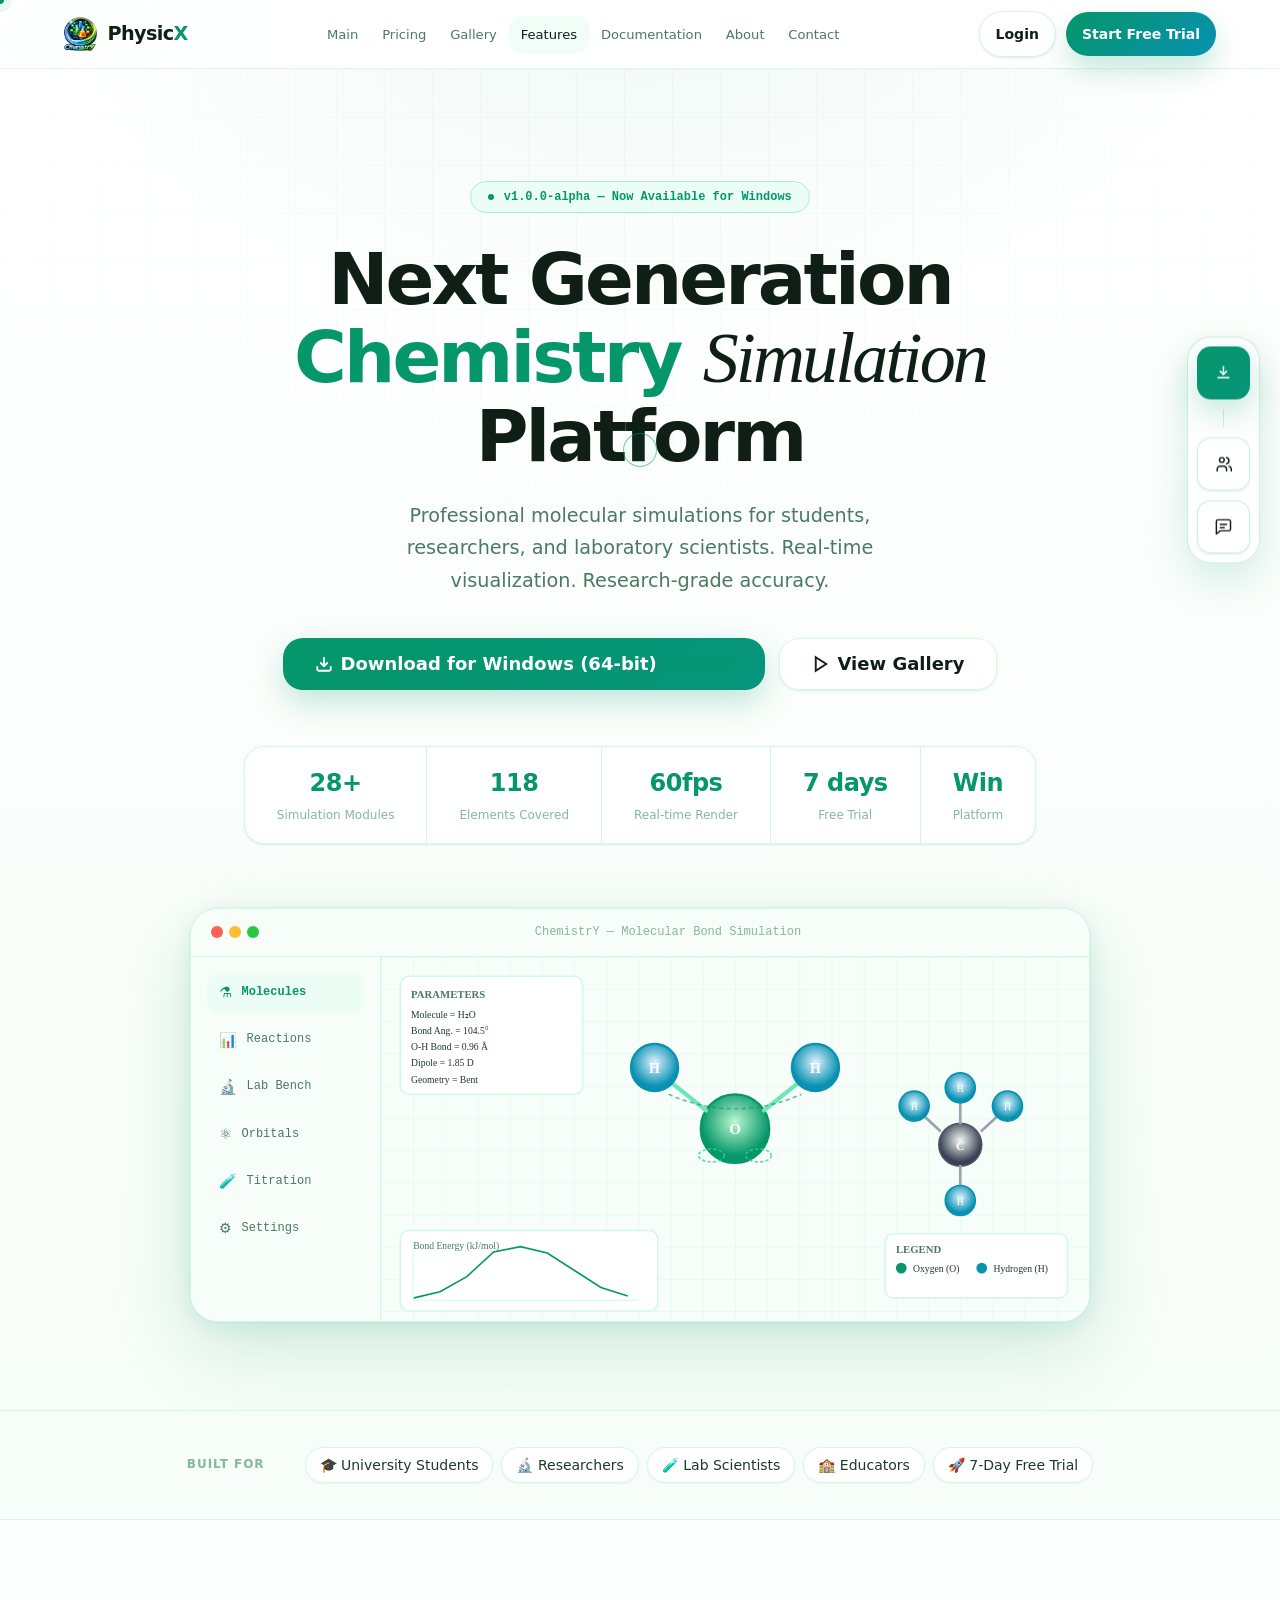
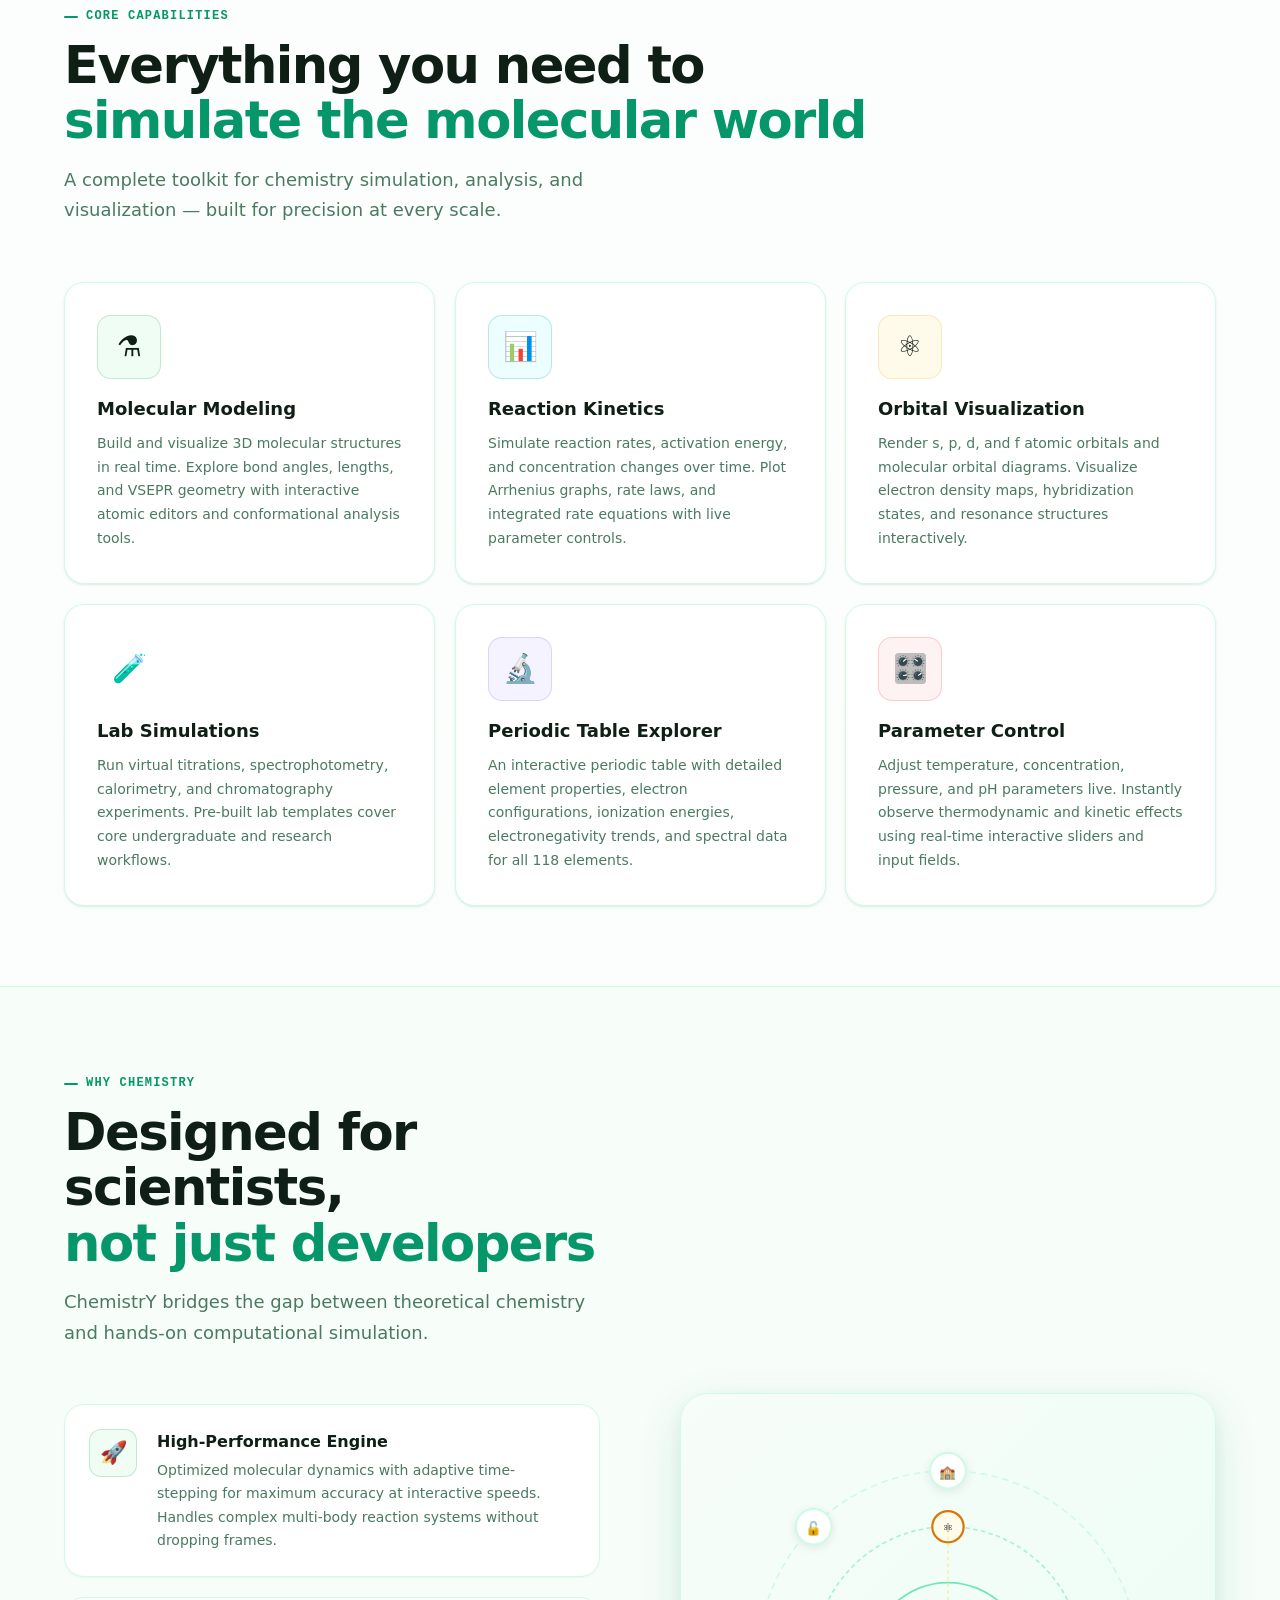
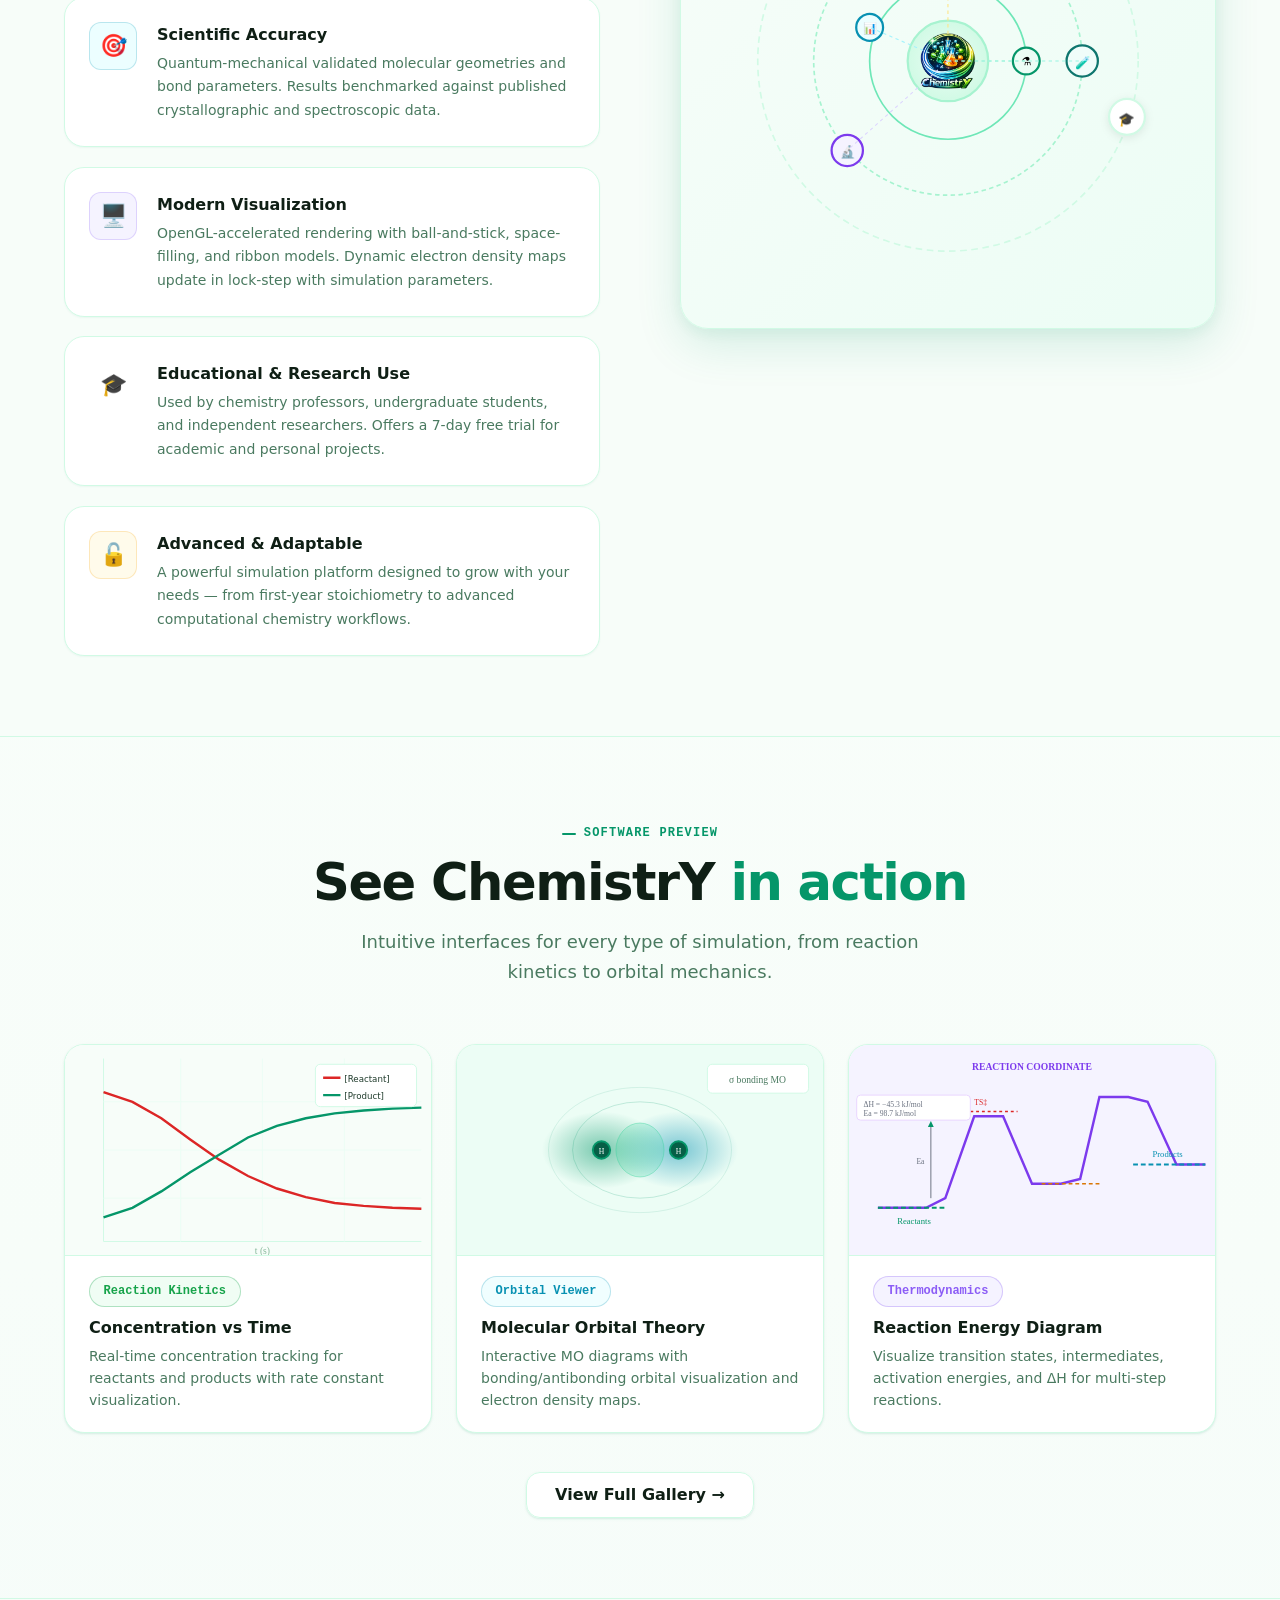
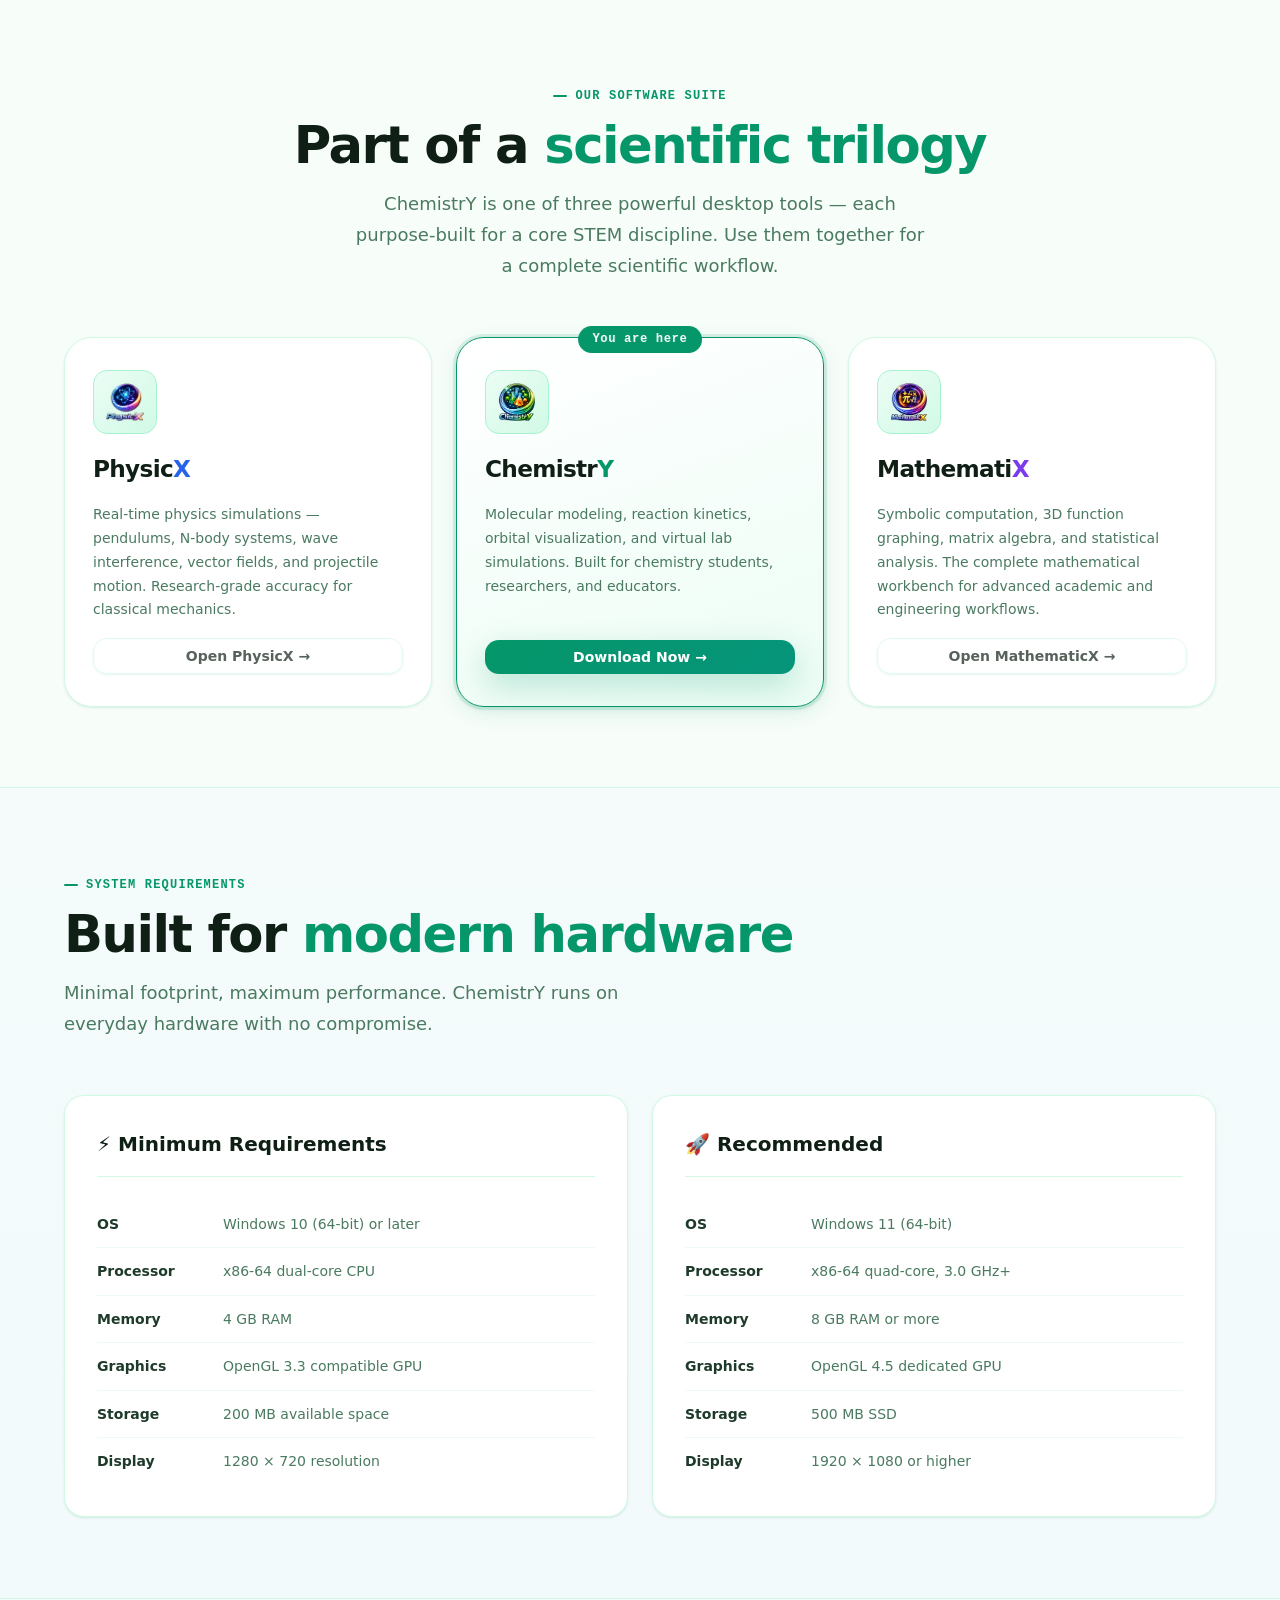
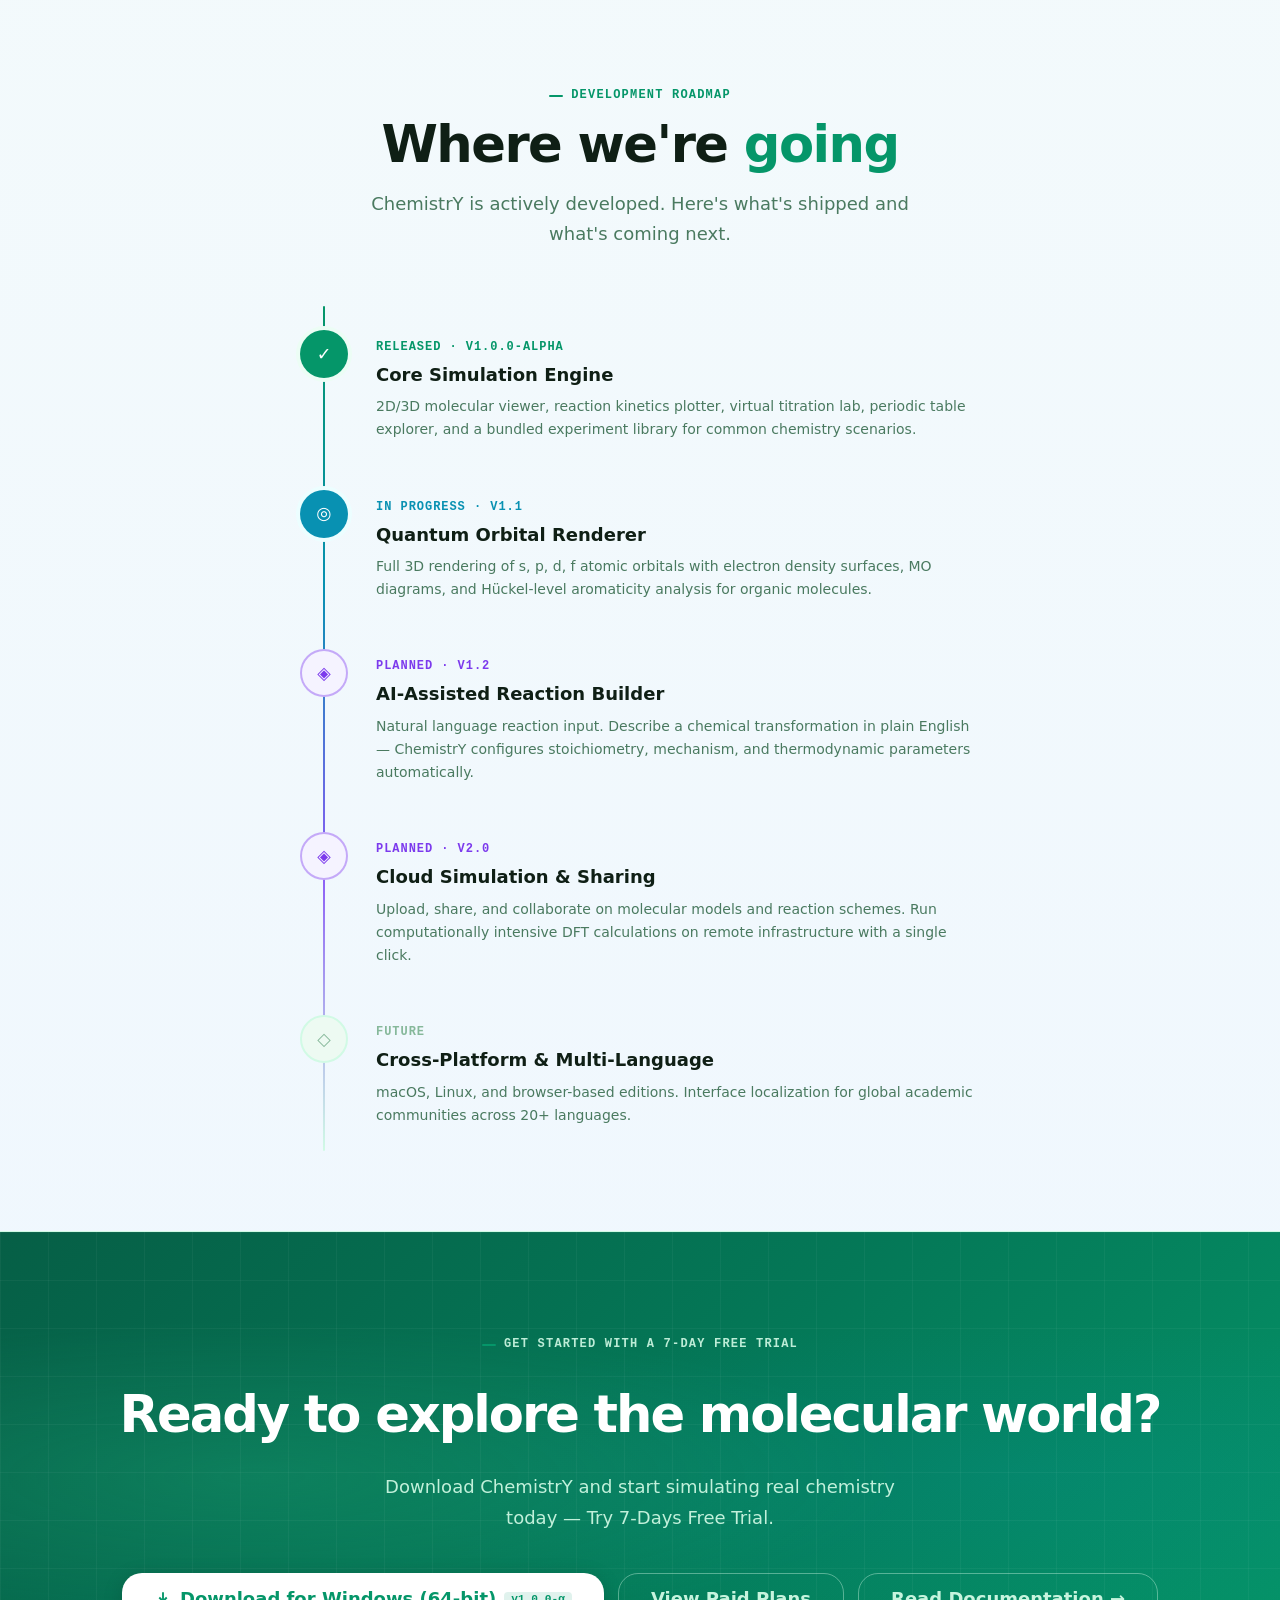
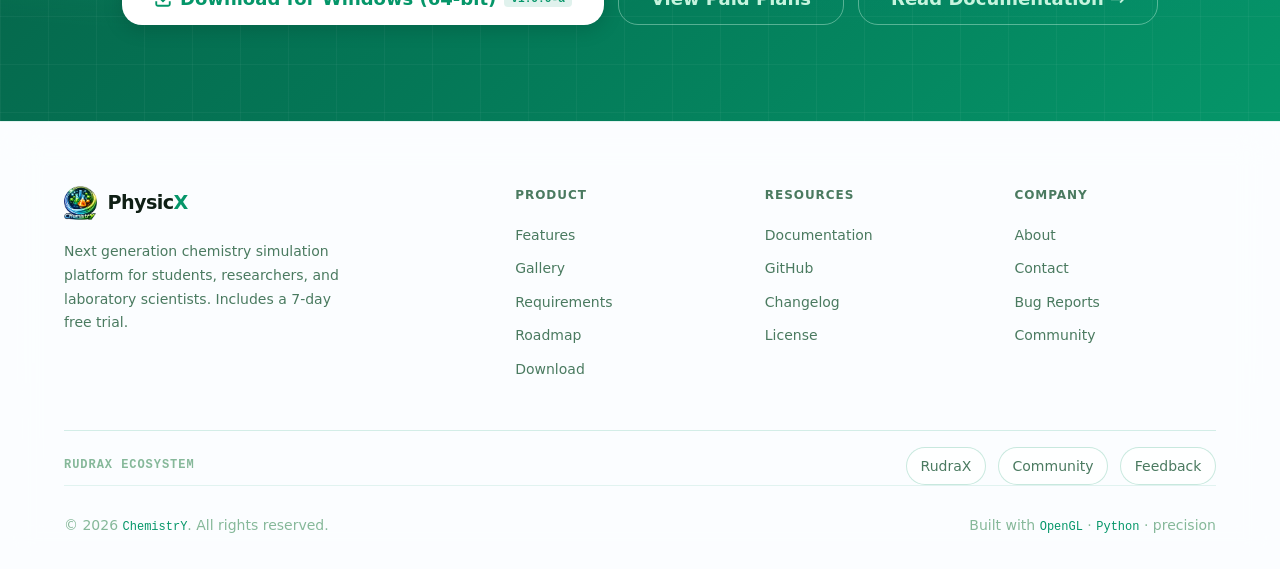
==== commit 06db0977: "initial" ====
--- a/index.html
+++ b/index.html
@@ -11,16 +11,31 @@
 <meta name="viewport" content="width=device-width, initial-scale=1.0"/>
 <link rel="stylesheet" href="shared.css"/>
 <style>
-/* ═══════════════════════════════════════════
-   INDEX-SPECIFIC STYLES
-═══════════════════════════════════════════ */
-
-/* ── HERO ── */
+/* ==============================================
+   CHEMISTRY — ENHANCED (LIGHT MODE)
+   RudraX-style tilt + glow effects on all cards
+============================================== */
+:root {
+  --clr-accent:    #059669;
+  --clr-accent-h:  #047857;
+  --clr-accent-lt: #ecfdf5;
+  --clr-accent-bd: #a7f3d0;
+  --clr-cyan:      #0891b2;
+  --clr-cyan-lt:   #ecfeff;
+  --ease-spring:   cubic-bezier(0.16, 1, 0.3, 1);
+}
+
+.suite-logo {
+  width: 38px;
+  height: 38px;
+  object-fit: contain;
+  pointer-events: none;
+}
+
+/* HERO */
 .hero {
-  position: relative;
-  padding: 7rem 0 5rem;
-  text-align: center;
-  overflow: hidden;
+  position: relative; padding: 7rem 0 5rem;
+  text-align: center; overflow: hidden;
   background:
     radial-gradient(ellipse 80% 50% at 50% -10%, rgba(5,150,105,0.07) 0%, transparent 60%),
     linear-gradient(180deg, #fff 0%, var(--clr-bg-soft) 100%);
@@ -35,400 +50,269 @@
   opacity: 0.45;
 }
 .hero > .container { position: relative; z-index: 1; }
-
 .hero-eyebrow {
   display: inline-flex; align-items: center; gap: 0.6rem;
-  background: var(--clr-accent-lt);
-  border: 1px solid var(--clr-accent-bd);
-  color: var(--clr-accent);
-  border-radius: 99px;
-  padding: 0.35rem 1.1rem;
-  font-family: var(--font-mono);
-  font-size: var(--text-xs);
-  font-weight: 600;
-  margin-bottom: 1.75rem;
-  animation: fadeUp 0.5s ease both;
+  background: var(--clr-accent-lt); border: 1px solid var(--clr-accent-bd);
+  color: var(--clr-accent); border-radius: 99px; padding: 0.35rem 1.1rem;
+  font-family: var(--font-mono); font-size: var(--text-xs); font-weight: 600;
+  margin-bottom: 1.75rem; animation: fadeUp 0.5s ease both;
 }
 .hero-eyebrow .dot {
-  width: 6px; height: 6px;
-  background: var(--clr-accent);
-  border-radius: 50%;
-  animation: pulse 2s ease infinite;
-}
-@keyframes pulse {
+  width: 6px; height: 6px; background: var(--clr-accent); border-radius: 50%;
+  animation: dotPulse 2s ease infinite;
+}
+@keyframes dotPulse {
   0%,100% { box-shadow: 0 0 0 0 rgba(5,150,105,0.4); }
-  50%      { box-shadow: 0 0 0 5px rgba(5,150,105,0); }
-}
-
+  50%      { box-shadow: 0 0 0 6px rgba(5,150,105,0); }
+}
 .hero-title {
-  font-size: clamp(2.5rem, 6vw, 4.5rem);
-  font-weight: 800;
-  letter-spacing: -0.04em;
-  line-height: 1.08;
-  margin-bottom: 1.5rem;
+  font-size: clamp(2.5rem, 6vw, 4.5rem); font-weight: 800;
+  letter-spacing: -0.04em; line-height: 1.08; margin-bottom: 1.5rem;
   animation: fadeUp 0.5s 0.08s ease both;
 }
 .hero-title .accent { color: var(--clr-accent); }
 .hero-title .serif  { font-family: var(--font-serif); font-style: italic; font-weight: 400; }
-
 .hero-sub {
-  font-size: clamp(1rem, 2vw, 1.2rem);
-  color: var(--clr-text-3);
-  max-width: 560px;
-  margin: 0 auto 2.5rem;
-  line-height: 1.7;
+  font-size: clamp(1rem, 2vw, 1.2rem); color: var(--clr-text-3);
+  max-width: 560px; margin: 0 auto 2.5rem; line-height: 1.7;
   animation: fadeUp 0.5s 0.16s ease both;
 }
-
 .hero-actions {
-  display: flex; gap: 0.875rem;
-  flex-wrap: wrap; justify-content: center;
-  margin-bottom: 3.5rem;
-  animation: fadeUp 0.5s 0.24s ease both;
+  display: flex; gap: 0.875rem; flex-wrap: wrap; justify-content: center;
+  margin-bottom: 3.5rem; animation: fadeUp 0.5s 0.24s ease both;
 }
 .hero-version {
-  display: inline-block;
-  background: rgba(5,150,105,0.12);
-  color: var(--clr-accent);
-  border-radius: 4px;
-  font-size: 0.7rem;
-  padding: 2px 7px;
-  font-family: var(--font-mono);
-  font-weight: 500;
-}
-
-/* Metrics bar */
+  display: inline-block; background: rgba(5,150,105,0.12); color: var(--clr-accent);
+  border-radius: 4px; font-size: 0.7rem; padding: 2px 7px;
+  font-family: var(--font-mono); font-weight: 500;
+}
 .hero-metrics {
-  display: inline-flex; flex-wrap: wrap;
-  background: var(--clr-bg);
-  border: 1px solid var(--clr-border);
-  border-radius: var(--radius-xl);
-  box-shadow: var(--shadow-sm);
-  overflow: hidden;
+  display: inline-flex; flex-wrap: wrap; background: var(--clr-bg);
+  border: 1px solid var(--clr-border); border-radius: var(--radius-xl);
+  box-shadow: var(--shadow-sm); overflow: hidden;
   animation: fadeUp 0.5s 0.32s ease both;
-}
-.hero-metric {
-  padding: 1.1rem 2rem;
-  border-right: 1px solid var(--clr-border);
-  text-align: center;
-}
+  transition: box-shadow 0.35s var(--ease-spring), transform 0.35s var(--ease-spring);
+}
+.hero-metrics:hover { box-shadow: 0 8px 32px rgba(5,150,105,0.10), var(--shadow-md); transform: translateY(-2px); }
+.hero-metric { padding: 1.1rem 2rem; border-right: 1px solid var(--clr-border); text-align: center; transition: background 0.2s; }
 .hero-metric:last-child { border-right: none; }
-.hero-metric-val {
-  font-size: var(--text-2xl); font-weight: 800;
-  color: var(--clr-accent); letter-spacing: -0.02em;
-}
-.hero-metric-lbl {
-  font-size: var(--text-xs); color: var(--clr-text-4);
-  font-weight: 500; margin-top: 0.2rem;
-}
-
-/* Hero mockup */
-.hero-mockup {
-  margin-top: 4rem;
-  display: inline-block;
-  animation: fadeUp 0.6s 0.4s ease both;
-}
+.hero-metric:hover { background: var(--clr-accent-lt); }
+.hero-metric-val { font-size: var(--text-2xl); font-weight: 800; color: var(--clr-accent); letter-spacing: -0.02em; }
+.hero-metric-lbl { font-size: var(--text-xs); color: var(--clr-text-4); font-weight: 500; margin-top: 0.2rem; }
+.hero-mockup { margin-top: 4rem; display: inline-block; animation: fadeUp 0.6s 0.4s ease both; }
 .hero-mockup-frame {
-  background: var(--clr-bg);
-  border: 1px solid var(--clr-border);
+  background: var(--clr-bg); border: 1px solid var(--clr-border);
   border-radius: var(--radius-2xl);
   box-shadow: var(--shadow-xl), 0 0 0 1px rgba(5,150,105,0.05);
-  overflow: hidden;
-  width: min(900px, 90vw);
-}
-.mockup-titlebar {
-  display: flex; align-items: center; gap: 0.5rem;
-  padding: 0.875rem 1.25rem;
-  background: var(--clr-bg-soft);
-  border-bottom: 1px solid var(--clr-border);
-}
+  overflow: hidden; width: min(900px, 90vw);
+  transition: box-shadow 0.4s var(--ease-spring), transform 0.4s var(--ease-spring);
+  animation: mockupFloat 6s ease-in-out infinite 1.2s;
+}
+@keyframes mockupFloat { 0%,100% { transform: translateY(0); } 50% { transform: translateY(-8px); } }
+.hero-mockup-frame:hover { box-shadow: 0 32px 80px rgba(5,150,105,0.12), var(--shadow-xl); animation-play-state: paused; transform: translateY(-4px); }
+.mockup-titlebar { display: flex; align-items: center; gap: 0.5rem; padding: 0.875rem 1.25rem; background: var(--clr-bg-soft); border-bottom: 1px solid var(--clr-border); }
 .dot-row { display: flex; gap: 6px; }
 .dot-row span { width: 12px; height: 12px; border-radius: 50%; }
-.dot-red   { background: #ff5f57; }
-.dot-amber { background: #febc2e; }
-.dot-green { background: #28c840; }
-.mockup-title {
-  flex: 1; text-align: center;
-  font-family: var(--font-mono); font-size: var(--text-xs); color: var(--clr-text-4);
-}
-.mockup-body {
-  display: grid; grid-template-columns: 190px 1fr;
-  min-height: 340px;
-}
-.mockup-sidebar {
-  background: var(--clr-bg-soft);
-  border-right: 1px solid var(--clr-border);
-  padding: 1rem;
-  display: flex; flex-direction: column; gap: 0.4rem;
-}
-.sb-item {
-  display: flex; align-items: center; gap: 0.6rem;
-  padding: 0.55rem 0.75rem;
-  border-radius: var(--radius-md);
-  font-size: var(--text-xs); font-weight: 500;
-  color: var(--clr-text-3); cursor: default;
-  transition: all var(--dur-fast) var(--ease);
-}
+.dot-red { background: #ff5f57; } .dot-amber { background: #febc2e; } .dot-green { background: #28c840; }
+.mockup-title { flex: 1; text-align: center; font-family: var(--font-mono); font-size: var(--text-xs); color: var(--clr-text-4); }
+.mockup-body { display: grid; grid-template-columns: 190px 1fr; min-height: 340px; }
+.mockup-sidebar { background: var(--clr-bg-soft); border-right: 1px solid var(--clr-border); padding: 1rem; display: flex; flex-direction: column; gap: 0.4rem; }
+.sb-item { display: flex; align-items: center; gap: 0.6rem; padding: 0.55rem 0.75rem; border-radius: var(--radius-md); font-size: var(--text-xs); font-weight: 500; color: var(--clr-text-3); cursor: default; transition: all var(--dur-fast) var(--ease); }
+.sb-item:hover { background: var(--clr-accent-lt); color: var(--clr-accent); }
 .sb-item.active { background: var(--clr-accent-lt); color: var(--clr-accent); font-weight: 600; }
-.sb-icon { font-size: 0.9rem; }
-.sb-label { font-family: var(--font-mono); }
-.mockup-main {
-  background: var(--clr-bg);
-  position: relative; overflow: hidden;
-  display: flex; align-items: center; justify-content: center;
-}
-
-@keyframes fadeUp {
-  from { opacity: 0; transform: translateY(20px); }
-  to   { opacity: 1; transform: translateY(0); }
-}
-
-/* ── TRUST BAR ── */
-.trust-bar {
-  padding: 2.25rem 0;
-  background: var(--clr-bg-soft);
-  border-top: 1px solid var(--clr-border);
-  border-bottom: 1px solid var(--clr-border);
-}
-.trust-inner {
-  display: flex; align-items: center;
-  justify-content: center; flex-wrap: wrap;
-  gap: 1.25rem 2.5rem;
-}
-.trust-label {
-  font-size: var(--text-xs); font-weight: 600;
-  letter-spacing: 0.08em; text-transform: uppercase;
-  color: var(--clr-text-4);
-}
+.sb-icon { font-size: 0.9rem; } .sb-label { font-family: var(--font-mono); }
+.mockup-main { background: var(--clr-bg); position: relative; overflow: hidden; display: flex; align-items: center; justify-content: center; }
+@keyframes fadeUp { from { opacity: 0; transform: translateY(20px); } to { opacity: 1; transform: translateY(0); } }
+
+/* TRUST BAR */
+.trust-bar { padding: 2.25rem 0; background: var(--clr-bg-soft); border-top: 1px solid var(--clr-border); border-bottom: 1px solid var(--clr-border); }
+.trust-inner { display: flex; align-items: center; justify-content: center; flex-wrap: wrap; gap: 1.25rem 2.5rem; }
+.trust-label { font-size: var(--text-xs); font-weight: 600; letter-spacing: 0.08em; text-transform: uppercase; color: var(--clr-text-4); }
 .trust-tags { display: flex; flex-wrap: wrap; gap: 0.5rem; }
-.trust-tag {
-  display: inline-flex; align-items: center; gap: 0.4rem;
-  padding: 0.35rem 0.875rem;
-  background: var(--clr-bg);
-  border: 1px solid var(--clr-border);
-  border-radius: 99px;
-  font-size: var(--text-sm); font-weight: 500;
-  color: var(--clr-text-2);
-  box-shadow: var(--shadow-xs);
-}
-
-/* ── FEATURES ── */
-.features-grid {
-  display: grid;
-  grid-template-columns: repeat(auto-fill, minmax(320px, 1fr));
-  gap: 1.25rem;
-}
-.feature-card {
-  background: var(--clr-bg);
-  border: 1px solid var(--clr-border);
-  border-radius: var(--radius-xl);
-  padding: var(--space-8);
-  box-shadow: var(--shadow-sm);
-  transition: all var(--dur-base) var(--ease);
-  position: relative; overflow: hidden;
-}
-.feature-card::after {
-  content: '';
-  position: absolute; top: 0; left: 0; right: 0; height: 3px;
-  background: linear-gradient(90deg, var(--clr-accent), var(--clr-cyan));
-  opacity: 0; transition: opacity var(--dur-base);
-}
-.feature-card:hover { transform: translateY(-5px); box-shadow: var(--shadow-xl); border-color: var(--clr-accent-bd); }
+.trust-tag { display: inline-flex; align-items: center; gap: 0.4rem; padding: 0.35rem 0.875rem; background: var(--clr-bg); border: 1px solid var(--clr-border); border-radius: 99px; font-size: var(--text-sm); font-weight: 500; color: var(--clr-text-2); box-shadow: var(--shadow-xs); transition: all 0.2s var(--ease-spring); }
+.trust-tag:hover { border-color: var(--clr-accent-bd); background: var(--clr-accent-lt); color: var(--clr-accent); transform: translateY(-1px); }
+
+/* ══ RUDRAX-STYLE CARD EFFECTS ══ */
+
+/* FEATURE CARDS */
+.features-grid { display: grid; grid-template-columns: repeat(auto-fill, minmax(320px, 1fr)); gap: 1.25rem; }
+.feature-card { background: var(--clr-bg); border: 1px solid var(--clr-border); border-radius: var(--radius-xl); padding: var(--space-8); box-shadow: var(--shadow-sm); transition: transform 0.4s var(--ease-spring), box-shadow 0.4s var(--ease-spring), border-color 0.3s; position: relative; overflow: hidden; will-change: transform; }
+.feature-card::before { content: ''; position: absolute; top: 0; left: 0; right: 0; height: 3px; background: linear-gradient(90deg, var(--clr-accent), var(--clr-cyan)); transform: scaleX(0); transform-origin: left; transition: transform 0.4s var(--ease-spring); }
+.feature-card::after { content: ''; position: absolute; top: 0; left: 0; right: 0; height: 60%; background: radial-gradient(ellipse 80% 60% at 50% -10%, rgba(5,150,105,0.07) 0%, transparent 70%); opacity: 0; transition: opacity 0.4s; pointer-events: none; }
+.feature-card:hover { transform: translateY(-6px); box-shadow: 0 20px 60px rgba(5,150,105,0.10), 0 4px 16px rgba(5,150,105,0.07), var(--shadow-lg); border-color: var(--clr-accent-bd); }
+.feature-card:hover::before { transform: scaleX(1); }
 .feature-card:hover::after { opacity: 1; }
 .feature-title { font-weight: 700; font-size: var(--text-lg); margin: var(--space-4) 0 var(--space-2); }
 .feature-desc  { font-size: var(--text-sm); color: var(--clr-text-3); line-height: 1.7; }
 
-/* ── WHY ── */
+/* WHY SECTION */
 .why-grid { display: grid; grid-template-columns: 1fr 1fr; gap: 5rem; align-items: center; }
 .why-list  { display: flex; flex-direction: column; gap: 1.25rem; }
-.why-item  {
-  display: flex; gap: 1.25rem; align-items: flex-start;
-  padding: var(--space-6);
-  background: var(--clr-bg);
-  border: 1px solid var(--clr-border);
-  border-radius: var(--radius-xl);
-  box-shadow: var(--shadow-xs);
-  transition: all var(--dur-base) var(--ease);
-}
-.why-item:hover { border-color: var(--clr-accent-bd); box-shadow: var(--shadow-md); transform: translateX(4px); }
+.why-item { display: flex; gap: 1.25rem; align-items: flex-start; padding: var(--space-6); background: var(--clr-bg); border: 1px solid var(--clr-border); border-radius: var(--radius-xl); box-shadow: var(--shadow-xs); transition: transform 0.35s var(--ease-spring), box-shadow 0.35s var(--ease-spring), border-color 0.25s, background 0.25s; position: relative; overflow: hidden; }
+.why-item::before { content: ''; position: absolute; left: 0; top: 0; bottom: 0; width: 3px; background: linear-gradient(180deg, var(--clr-accent), var(--clr-cyan)); border-radius: 3px 0 0 3px; opacity: 0; transition: opacity 0.3s var(--ease-spring); }
+.why-item:hover { border-color: var(--clr-accent-bd); box-shadow: 0 8px 32px rgba(5,150,105,0.09), 0 2px 8px rgba(5,150,105,0.06); transform: translateX(6px); background: linear-gradient(135deg, #fff 0%, var(--clr-accent-lt) 100%); }
+.why-item:hover::before { opacity: 1; }
 .why-text h4 { font-weight: 700; font-size: var(--text-base); margin-bottom: 0.3rem; }
 .why-text p  { font-size: var(--text-sm); color: var(--clr-text-3); line-height: 1.65; }
-
-.why-illustration {
-  background: linear-gradient(135deg, var(--clr-bg-soft) 0%, var(--clr-accent-lt) 100%);
-  border: 1px solid var(--clr-border);
-  border-radius: var(--radius-2xl);
-  aspect-ratio: 1;
-  display: flex; align-items: center; justify-content: center;
-  overflow: hidden; position: relative;
-  box-shadow: var(--shadow-lg);
-}
-
-/* ── PREVIEW ── */
+.why-illustration { background: linear-gradient(135deg, var(--clr-bg-soft) 0%, var(--clr-accent-lt) 100%); border: 1px solid var(--clr-border); border-radius: var(--radius-2xl); aspect-ratio: 1; display: flex; align-items: center; justify-content: center; overflow: hidden; position: relative; box-shadow: var(--shadow-lg); transition: box-shadow 0.4s var(--ease-spring), transform 0.4s var(--ease-spring); }
+.why-illustration:hover { box-shadow: 0 24px 64px rgba(5,150,105,0.14), var(--shadow-lg); transform: scale(1.02); }
+
+/* PREVIEW CARDS */
 .preview-grid { display: grid; grid-template-columns: repeat(auto-fill, minmax(340px, 1fr)); gap: 1.5rem; }
-.preview-card {
-  background: var(--clr-bg); border: 1px solid var(--clr-border);
-  border-radius: var(--radius-xl); overflow: hidden;
-  box-shadow: var(--shadow-sm); transition: all var(--dur-base) var(--ease);
-}
-.preview-card:hover { transform: translateY(-4px) scale(1.01); box-shadow: var(--shadow-xl); border-color: var(--clr-accent-bd); }
+.preview-card { background: var(--clr-bg); border: 1px solid var(--clr-border); border-radius: var(--radius-xl); overflow: hidden; box-shadow: var(--shadow-sm); transition: transform 0.4s var(--ease-spring), box-shadow 0.4s var(--ease-spring), border-color 0.3s; position: relative; will-change: transform; }
+.preview-card::after { content: ''; position: absolute; bottom: 0; left: 0; right: 0; height: 3px; background: linear-gradient(90deg, var(--clr-accent), var(--clr-cyan), var(--clr-accent)); transform: scaleX(0); transition: transform 0.4s var(--ease-spring); }
+.preview-card:hover { transform: translateY(-7px) scale(1.01); box-shadow: 0 24px 64px rgba(5,150,105,0.11), 0 6px 20px rgba(5,150,105,0.07), var(--shadow-xl); border-color: var(--clr-accent-bd); }
+.preview-card:hover::after { transform: scaleX(1); }
 .preview-window { height: 210px; overflow: hidden; position: relative; }
 .preview-info { padding: 1.25rem 1.5rem; border-top: 1px solid var(--clr-border); }
 .preview-info h4 { font-weight: 700; font-size: var(--text-base); margin: 0.5rem 0 0.25rem; }
 .preview-info p  { font-size: var(--text-sm); color: var(--clr-text-3); }
 
-/* ── SYSTEM REQUIREMENTS ── */
+/* SUITE CARDS */
+.suite-grid { display: grid; grid-template-columns: repeat(auto-fit, minmax(280px, 1fr)); gap: 1.5rem; margin-top: 1rem; }
+.suite-card { position: relative; display: flex; flex-direction: column; gap: 1rem; padding: 2rem 1.75rem; background: var(--clr-bg); border: 1px solid var(--clr-border); border-radius: var(--radius-2xl); box-shadow: var(--shadow-sm); overflow: visible; transition: transform 0.4s var(--ease-spring), box-shadow 0.4s var(--ease-spring), border-color 0.3s; will-change: transform; }
+.suite-card::before { content: ''; position: absolute; top: 0; left: 0; right: 0; height: 2px; background: linear-gradient(90deg, transparent, var(--clr-accent-bd), transparent); opacity: 0; transition: opacity 0.4s; }
+.suite-card::after { content: ''; position: absolute; top: 0; left: 0; right: 0; height: 50%; background: radial-gradient(ellipse 80% 60% at 50% -20%, rgba(5,150,105,0.07) 0%, transparent 70%); opacity: 0; transition: opacity 0.4s; pointer-events: none; }
+.suite-card:hover { transform: translateY(-7px); box-shadow: 0 24px 64px rgba(5,150,105,0.11), 0 4px 16px rgba(5,150,105,0.07), var(--shadow-xl); border-color: var(--clr-accent-bd); }
+.suite-card:hover::before, .suite-card:hover::after { opacity: 1; }
+.suite-card-current { border-color: var(--clr-accent); box-shadow: 0 0 0 3px rgba(5,150,105,0.12), var(--shadow-md); background: linear-gradient(160deg, #fff 0%, var(--clr-accent-lt) 100%); }
+.suite-card-current:hover { box-shadow: 0 0 0 3px rgba(5,150,105,0.18), 0 24px 64px rgba(5,150,105,0.14), var(--shadow-xl); }
+.suite-current-badge { position: absolute; top: -0.75rem; left: 50%; transform: translateX(-50%); background: var(--clr-accent); color: #fff; font-size: var(--text-xs); font-weight: 700; font-family: var(--font-mono); padding: 0.25rem 0.9rem; border-radius: 99px; letter-spacing: 0.06em; white-space: nowrap; }
+.suite-icon { width: 64px; height: 64px; border-radius: var(--radius-lg); display: flex; align-items: center; justify-content: center; font-size: 1.85rem; border: 1px solid transparent; transition: transform 0.3s var(--ease-spring); }
+.suite-card:hover .suite-icon { transform: scale(1.08) rotate(-2deg); }
+.suite-name { font-size: 1.45rem; font-weight: 800; letter-spacing: -0.03em; color: var(--clr-text); }
+.suite-desc { color: var(--clr-text-3); font-size: var(--text-sm); line-height: 1.7; flex: 1; }
+.suite-link { opacity: 0.7; }
+
+/* SYSTEM REQ CARDS */
 .sysreq-grid { display: grid; grid-template-columns: 1fr 1fr; gap: 1.5rem; }
-.req-card {
-  background: var(--clr-bg); border: 1px solid var(--clr-border);
-  border-radius: var(--radius-xl); padding: var(--space-8); box-shadow: var(--shadow-sm);
-}
+.req-card { background: var(--clr-bg); border: 1px solid var(--clr-border); border-radius: var(--radius-xl); padding: var(--space-8); box-shadow: var(--shadow-sm); transition: transform 0.4s var(--ease-spring), box-shadow 0.4s var(--ease-spring), border-color 0.3s; position: relative; overflow: hidden; }
+.req-card::before { content: ''; position: absolute; top: 0; left: 0; right: 0; height: 3px; background: linear-gradient(90deg, var(--clr-accent), var(--clr-cyan)); transform: scaleX(0); transform-origin: left; transition: transform 0.4s var(--ease-spring); }
+.req-card:hover { transform: translateY(-5px); box-shadow: 0 16px 48px rgba(5,150,105,0.10), var(--shadow-xl); border-color: var(--clr-accent-bd); }
+.req-card:hover::before { transform: scaleX(1); }
 .req-card h3 { font-weight: 700; font-size: var(--text-xl); margin-bottom: 1.5rem; padding-bottom: 1rem; border-bottom: 1px solid var(--clr-border); }
 .req-row { display: flex; align-items: flex-start; gap: 1rem; padding: 0.75rem 0; border-bottom: 1px solid var(--clr-bg-muted); font-size: var(--text-sm); }
 .req-row:last-child { border-bottom: none; }
 .req-key { font-weight: 600; min-width: 110px; color: var(--clr-text-2); flex-shrink: 0; }
 .req-val { color: var(--clr-text-3); }
 
-/* ── ROADMAP ── */
-.roadmap-timeline {
-  position: relative; display: flex; flex-direction: column;
-  max-width: 680px; margin: 0 auto;
-}
-.roadmap-timeline::before {
-  content: ''; position: absolute;
-  left: 23px; top: 0; bottom: 0; width: 2px;
-  background: linear-gradient(180deg, var(--clr-accent), var(--clr-cyan), var(--clr-purple), var(--clr-border));
-  border-radius: 1px;
-}
-.rm-item { display: flex; gap: 1.75rem; align-items: flex-start; padding: 1.5rem 0; }
-.rm-node {
-  width: 48px; height: 48px; flex-shrink: 0; border-radius: 50%;
-  display: flex; align-items: center; justify-content: center;
-  font-size: 1.1rem; position: relative; z-index: 1;
-  transition: var(--dur-base) var(--ease);
-}
+/* ROADMAP */
+.roadmap-timeline { position: relative; display: flex; flex-direction: column; max-width: 680px; margin: 0 auto; }
+.roadmap-timeline::before { content: ''; position: absolute; left: 23px; top: 0; bottom: 0; width: 2px; background: linear-gradient(180deg, var(--clr-accent), var(--clr-cyan), #8b5cf6, var(--clr-border)); border-radius: 1px; }
+.rm-item { display: flex; gap: 1.75rem; align-items: flex-start; padding: 1.5rem 0; transition: transform 0.3s var(--ease-spring); }
+.rm-item:hover { transform: translateX(6px); }
+.rm-node { width: 48px; height: 48px; flex-shrink: 0; border-radius: 50%; display: flex; align-items: center; justify-content: center; font-size: 1.1rem; position: relative; z-index: 1; transition: transform 0.3s var(--ease-spring), box-shadow 0.3s; }
 .rm-node.done    { background: var(--clr-accent); color: #fff; box-shadow: 0 0 0 4px var(--clr-accent-lt); }
-.rm-node.active  { background: var(--clr-cyan); color: #fff; box-shadow: 0 0 0 4px var(--clr-cyan-lt); }
-.rm-node.planned { background: var(--clr-purple-lt); color: var(--clr-purple); border: 2px solid rgba(124,58,237,0.4); }
+.rm-node.active  { background: var(--clr-cyan);   color: #fff; box-shadow: 0 0 0 4px var(--clr-cyan-lt); }
+.rm-node.planned { background: #f5f3ff; color: #7c3aed; border: 2px solid rgba(124,58,237,0.4); }
 .rm-node.future  { background: var(--clr-bg-muted); color: var(--clr-text-4); border: 2px solid var(--clr-border); }
+.rm-item:hover .rm-node { transform: scale(1.12); }
+.rm-item:hover .rm-node.done   { box-shadow: 0 0 0 6px rgba(5,150,105,0.18), 0 4px 16px rgba(5,150,105,0.2); }
+.rm-item:hover .rm-node.active { box-shadow: 0 0 0 6px rgba(8,145,178,0.18), 0 4px 16px rgba(8,145,178,0.2); }
 .rm-body { padding-top: 0.5rem; }
 .rm-status { font-family: var(--font-mono); font-size: var(--text-xs); font-weight: 600; letter-spacing: 0.08em; text-transform: uppercase; margin-bottom: 0.25rem; }
 .rm-status.done    { color: var(--clr-accent); }
 .rm-status.active  { color: var(--clr-cyan); }
-.rm-status.planned { color: var(--clr-purple); }
+.rm-status.planned { color: #7c3aed; }
 .rm-status.future  { color: var(--clr-text-4); }
 .rm-body h4 { font-weight: 700; font-size: var(--text-lg); margin-bottom: 0.35rem; }
 .rm-body p  { font-size: var(--text-sm); color: var(--clr-text-3); line-height: 1.65; }
 
-/* ── SOFTWARE SUITE ── */
-.suite-grid {
-  display: grid;
-  grid-template-columns: repeat(auto-fit, minmax(280px, 1fr));
-  gap: 1.5rem;
-  margin-top: 1rem;
-}
-.suite-card {
-  position: relative;
-  display: flex;
-  flex-direction: column;
-  gap: 1rem;
-  padding: 2rem 1.75rem;
-  background: var(--clr-bg);
-  border: 1px solid var(--clr-border);
-  border-radius: var(--radius-2xl);
-  box-shadow: var(--shadow-sm);
-  transition: all var(--dur-base) var(--ease);
-}
-.suite-card:hover { transform: translateY(-5px); box-shadow: var(--shadow-xl); border-color: var(--clr-accent-bd); }
-.suite-card-current {
-  border-color: var(--clr-accent);
-  box-shadow: 0 0 0 3px rgba(5,150,105,0.12), var(--shadow-md);
-  background: linear-gradient(160deg, #fff 0%, var(--clr-accent-lt) 100%);
-}
-.suite-card-current:hover { box-shadow: 0 0 0 3px rgba(5,150,105,0.18), var(--shadow-xl); }
-.suite-current-badge {
-  position: absolute;
-  top: -0.75rem;
+/* CTA */
+.cta-section { padding: 6rem 0; background: linear-gradient(135deg, #065f46 0%, #047857 50%, #059669 100%); text-align: center; position: relative; overflow: hidden; }
+.cta-section::before { content: ''; position: absolute; inset: 0; background: radial-gradient(ellipse at 20% 50%, rgba(52,211,153,0.18), transparent 45%), radial-gradient(ellipse at 80% 50%, rgba(8,145,178,0.16), transparent 45%); pointer-events: none; }
+.cta-section::after { content: ''; position: absolute; inset: 0; background-image: linear-gradient(rgba(255,255,255,0.04) 1px, transparent 1px), linear-gradient(90deg, rgba(255,255,255,0.04) 1px, transparent 1px); background-size: 48px 48px; pointer-events: none; }
+.cta-section h2 { font-size: clamp(2rem, 4vw, 3.25rem); font-weight: 800; letter-spacing: -0.04em; color: #fff; margin-bottom: 1rem; position: relative; z-index: 1; }
+.cta-section p  { color: rgba(209,250,229,0.92); font-size: var(--text-lg); max-width: 560px; margin: 0 auto 2.5rem; line-height: 1.7; position: relative; z-index: 1; }
+.cta-section .reveal { position: relative; z-index: 1; }
+.btn-white { background: #fff; color: var(--clr-accent); border: none; box-shadow: 0 4px 20px rgba(0,0,0,0.15); transition: all 0.3s var(--ease-spring); }
+.btn-white:hover { background: #f0fdf4; transform: translateY(-3px); box-shadow: 0 10px 36px rgba(0,0,0,0.2); }
+.btn-outline-white { background: transparent; color: rgba(209,250,229,0.95); border: 1.5px solid rgba(209,250,229,0.4); transition: all 0.3s var(--ease-spring); }
+.btn-outline-white:hover { background: rgba(255,255,255,0.1); border-color: rgba(209,250,229,0.8); color: #fff; transform: translateY(-3px); }
+
+/* SCROLLBAR */
+::-webkit-scrollbar { width: 5px; }
+::-webkit-scrollbar-track { background: var(--clr-bg-soft); }
+::-webkit-scrollbar-thumb { background: var(--clr-accent-bd); border-radius: 3px; }
+::-webkit-scrollbar-thumb:hover { background: var(--clr-accent); }
+
+/* RESPONSIVE */
+@media (max-width: 960px) { .why-grid { grid-template-columns: 1fr; gap: 2.5rem; } .sysreq-grid { grid-template-columns: 1fr; } }
+@media (max-width: 640px) { .hero-metric { padding: 0.875rem 1.25rem; } .hero-metrics { border-radius: var(--radius-lg); } .mockup-body { grid-template-columns: 1fr; } .mockup-sidebar { display: none; } }
+
+
+
+/* ===== ENHANCED MOUSE EFFECTS ===== */
+body {
+  cursor: none;
+}
+
+.cursor-dot {
+  width: 8px; height: 8px;
+  background: var(--clr-accent, #059669);
+  border-radius: 50%;
+  position: fixed;
+  pointer-events: none;
+  z-index: 9999;
+  transform: translate(-50%, -50%);
+  transition: width 0.2s, height 0.2s, background 0.2s;
+}
+.cursor-ring {
+  width: 34px; height: 34px;
+  border: 1.5px solid rgba(5,150,105,0.5);
+  border-radius: 50%;
+  position: fixed;
+  pointer-events: none;
+  z-index: 9998;
+  transform: translate(-50%, -50%);
+  transition: all 0.12s cubic-bezier(0.16, 1, 0.3, 1);
+}
+.cursor-ring.hovered {
+  width: 52px; height: 52px;
+  border-color: var(--clr-cyan, #0891b2);
+  background: rgba(5,150,105,0.06);
+}
+.cursor-dot.clicking {
+  width: 14px; height: 14px;
+  background: var(--clr-cyan);
+}
+#particle-canvas {
+  position: fixed;
+  top: 0; left: 0;
+  width: 100%; height: 100%;
+  pointer-events: none;
+  z-index: 1;
+  opacity: 0.7;
+}
+.center-bg-logo {
+  position: fixed;
+  top: 50%;
   left: 50%;
-  transform: translateX(-50%);
-  background: var(--clr-accent);
-  color: #fff;
-  font-size: var(--text-xs);
-  font-weight: 700;
-  font-family: var(--font-mono);
-  padding: 0.25rem 0.9rem;
-  border-radius: 99px;
-  letter-spacing: 0.06em;
-  white-space: nowrap;
-}
-.suite-icon {
-  width: 64px;
-  height: 64px;
-  border-radius: var(--radius-lg);
-  display: flex;
-  align-items: center;
-  justify-content: center;
-  font-size: 1.85rem;
-  border: 1px solid transparent;
-}
-.suite-name {
-  font-size: 1.45rem;
-  font-weight: 800;
-  letter-spacing: -0.03em;
-  color: var(--clr-text);
-}
-.suite-desc {
-  color: var(--clr-text-3);
-  font-size: var(--text-sm);
-  line-height: 1.7;
-  flex: 1;
-}
-.suite-link { opacity: 0.7; }
-
-/* ── CTA ── */
-.cta-section {
-  padding: 6rem 0;
-  background: linear-gradient(135deg, #065f46 0%, #047857 50%, #059669 100%);
-  text-align: center; position: relative; overflow: hidden;
-}
-.cta-section::before {
-  content: ''; position: absolute; inset: 0;
-  background:
-    radial-gradient(ellipse at 20% 50%, rgba(52,211,153,0.18), transparent 45%),
-    radial-gradient(ellipse at 80% 50%, rgba(8,145,178,0.16), transparent 45%);
+  transform: translate(-50%, -50%);
+  z-index: 1;
   pointer-events: none;
-}
-.cta-section h2 {
-  font-size: clamp(2rem, 4vw, 3.25rem);
-  font-weight: 800;
-  letter-spacing: -0.04em;
-  color: #fff;
-  margin-bottom: 1rem;
-  position: relative;
-}
-.cta-section p {
-  color: rgba(209,250,229,0.92);
-  font-size: var(--text-lg);
-  max-width: 560px;
-  margin: 0 auto 2.5rem;
-  line-height: 1.7;
-  position: relative;
-}
-
-/* ── RESPONSIVE ── */
-@media (max-width: 960px) {
-  .why-grid { grid-template-columns: 1fr; gap: 2.5rem; }
-  .sysreq-grid { grid-template-columns: 1fr; }
-}
-@media (max-width: 640px) {
-  .hero-metric { padding: 0.875rem 1.25rem; }
-  .hero-metrics { border-radius: var(--radius-lg); }
-  .mockup-body { grid-template-columns: 1fr; }
-  .mockup-sidebar { display: none; }
-}
+  opacity: 0.07;
+  filter: blur(1px);
+  width: 420px;
+  max-width: 60vw;
+}
+.center-bg-logo img { width: 100%; height: auto; display: block; }
+
 </style>
 </head>
 <body>
+
+<!-- FIXED CENTER BACKGROUND LOGO -->
+<div class="center-bg-logo">
+  <img src="assets/icon/logo.png" alt="Background Logo">
+</div>
+
+<!-- ENHANCED MOUSE ELEMENTS (CURSOR DOT + RING) -->
+<div class="cursor-dot" id="cur-dot"></div>
+<div class="cursor-ring" id="cur-ring"></div>
+
+<!-- PARTICLE CANVAS FOR MOUSE TRAIL & BACKGROUND NETWORK -->
+<canvas id="particle-canvas"></canvas>
 
 <!-- ═══ UNIVERSAL NAV ═══ -->
 <nav class="site-nav" id="site-nav">
@@ -510,7 +394,6 @@
             <div class="sb-item"><span class="sb-icon">⚙️</span><span class="sb-label">Settings</span></div>
           </div>
           <div class="mockup-main">
-            <!-- Water molecule H2O simulation mockup -->
             <svg viewBox="0 0 660 340" xmlns="http://www.w3.org/2000/svg" style="width:100%;height:100%;">
               <rect width="660" height="340" fill="#f7fdf9"/>
               <defs>
@@ -533,26 +416,17 @@
                 <marker id="barr2" markerWidth="6" markerHeight="6" refX="3" refY="3" orient="auto"><path d="M0,0 L6,3 L0,6 Z" fill="#0891b2"/></marker>
               </defs>
               <rect width="660" height="340" fill="url(#g)"/>
-
-              <!-- H2O molecule — central O atom -->
               <circle cx="330" cy="160" r="32" fill="url(#oAtom)" stroke="#059669" stroke-width="2"/>
               <text x="330" y="165" text-anchor="middle" font-size="14" fill="white" font-family="JetBrains Mono" font-weight="700">O</text>
-              <!-- Bond to H1 -->
               <line x1="303" y1="143" x2="268" y2="115" stroke="#6ee7b7" stroke-width="4" stroke-linecap="round"/>
-              <!-- H1 atom -->
               <circle cx="255" cy="103" r="22" fill="url(#hAtom)" stroke="#0891b2" stroke-width="2"/>
               <text x="255" y="108" text-anchor="middle" font-size="13" fill="white" font-family="JetBrains Mono" font-weight="700">H</text>
-              <!-- Bond to H2 -->
               <line x1="357" y1="143" x2="392" y2="115" stroke="#6ee7b7" stroke-width="4" stroke-linecap="round"/>
-              <!-- H2 atom -->
               <circle cx="405" cy="103" r="22" fill="url(#hAtom)" stroke="#0891b2" stroke-width="2"/>
               <text x="405" y="108" text-anchor="middle" font-size="13" fill="white" font-family="JetBrains Mono" font-weight="700">H</text>
-              <!-- Bond angle arc -->
               <path d="M 268,128 Q 330,155 392,128" fill="none" stroke="#059669" stroke-width="1.5" stroke-dasharray="4,3" opacity="0.6"/>
-              <!-- Lone pairs indicator -->
               <ellipse cx="308" cy="185" rx="12" ry="6" fill="none" stroke="#34d399" stroke-width="1.5" stroke-dasharray="3,2" opacity="0.8"/>
               <ellipse cx="352" cy="185" rx="12" ry="6" fill="none" stroke="#34d399" stroke-width="1.5" stroke-dasharray="3,2" opacity="0.8"/>
-              <!-- CH4 molecule (smaller, right side) -->
               <circle cx="540" cy="175" r="20" fill="url(#cAtom)" stroke="#4b5563" stroke-width="1.5"/>
               <text x="540" y="180" text-anchor="middle" font-size="11" fill="white" font-family="JetBrains Mono" font-weight="700">C</text>
               <line x1="521" y1="162" x2="506" y2="148" stroke="#9ca3af" stroke-width="2.5" stroke-linecap="round"/>
@@ -567,8 +441,6 @@
               <line x1="540" y1="155" x2="540" y2="135" stroke="#9ca3af" stroke-width="2.5" stroke-linecap="round"/>
               <circle cx="540" cy="122" r="14" fill="url(#hAtom)" stroke="#0891b2" stroke-width="1.5"/>
               <text x="540" y="126" text-anchor="middle" font-size="9" fill="white" font-family="JetBrains Mono">H</text>
-
-              <!-- Parameters panel -->
               <rect x="18" y="18" width="170" height="110" rx="8" fill="white" stroke="#d1fae5" stroke-width="1.5"/>
               <text x="28" y="38" font-size="10" fill="#4a7a60" font-family="JetBrains Mono" font-weight="600">PARAMETERS</text>
               <text x="28" y="57" font-size="9" fill="#1e3a2a" font-family="JetBrains Mono">Molecule  = H₂O</text>
@@ -576,14 +448,10 @@
               <text x="28" y="87" font-size="9" fill="#1e3a2a" font-family="JetBrains Mono">O-H Bond  = 0.96 Å</text>
               <text x="28" y="102" font-size="9" fill="#1e3a2a" font-family="JetBrains Mono">Dipole    = 1.85 D</text>
               <text x="28" y="117" font-size="9" fill="#1e3a2a" font-family="JetBrains Mono">Geometry  = Bent</text>
-
-              <!-- Legend panel -->
               <rect x="470" y="258" width="170" height="60" rx="8" fill="white" stroke="#d1fae5" stroke-width="1.5"/>
               <text x="480" y="276" font-size="10" fill="#4a7a60" font-family="JetBrains Mono" font-weight="600">LEGEND</text>
               <circle cx="485" cy="290" r="5" fill="#059669"/><text x="496" y="294" font-size="9" fill="#1e3a2a" font-family="Plus Jakarta Sans">Oxygen (O)</text>
               <circle cx="560" cy="290" r="5" fill="#0891b2"/><text x="571" y="294" font-size="9" fill="#1e3a2a" font-family="Plus Jakarta Sans">Hydrogen (H)</text>
-
-              <!-- Reaction energy mini-graph -->
               <rect x="18" y="255" width="240" height="75" rx="8" fill="white" stroke="#d1fae5" stroke-width="1.5"/>
               <text x="30" y="272" font-size="9" fill="#4a7a60" font-family="JetBrains Mono">Bond Energy (kJ/mol)</text>
               <polyline fill="none" stroke="#059669" stroke-width="1.5"
@@ -623,32 +491,32 @@
       <p class="section-desc">A complete toolkit for chemistry simulation, analysis, and visualization — built for precision at every scale.</p>
     </div>
     <div class="features-grid">
-      <div class="feature-card reveal">
+      <div class="feature-card reveal tilt-card">
         <div class="icon-box green icon-box-lg">⚗️</div>
         <h3 class="feature-title">Molecular Modeling</h3>
         <p class="feature-desc">Build and visualize 3D molecular structures in real time. Explore bond angles, lengths, and VSEPR geometry with interactive atomic editors and conformational analysis tools.</p>
       </div>
-      <div class="feature-card reveal reveal-delay-1">
+      <div class="feature-card reveal reveal-delay-1 tilt-card">
         <div class="icon-box cyan icon-box-lg">📊</div>
         <h3 class="feature-title">Reaction Kinetics</h3>
         <p class="feature-desc">Simulate reaction rates, activation energy, and concentration changes over time. Plot Arrhenius graphs, rate laws, and integrated rate equations with live parameter controls.</p>
       </div>
-      <div class="feature-card reveal reveal-delay-2">
+      <div class="feature-card reveal reveal-delay-2 tilt-card">
         <div class="icon-box amber icon-box-lg">⚛️</div>
         <h3 class="feature-title">Orbital Visualization</h3>
         <p class="feature-desc">Render s, p, d, and f atomic orbitals and molecular orbital diagrams. Visualize electron density maps, hybridization states, and resonance structures interactively.</p>
       </div>
-      <div class="feature-card reveal">
+      <div class="feature-card reveal tilt-card">
         <div class="icon-box teal icon-box-lg">🧪</div>
         <h3 class="feature-title">Lab Simulations</h3>
         <p class="feature-desc">Run virtual titrations, spectrophotometry, calorimetry, and chromatography experiments. Pre-built lab templates cover core undergraduate and research workflows.</p>
       </div>
-      <div class="feature-card reveal reveal-delay-1">
+      <div class="feature-card reveal reveal-delay-1 tilt-card">
         <div class="icon-box purple icon-box-lg">🔬</div>
         <h3 class="feature-title">Periodic Table Explorer</h3>
         <p class="feature-desc">An interactive periodic table with detailed element properties, electron configurations, ionization energies, electronegativity trends, and spectral data for all 118 elements.</p>
       </div>
-      <div class="feature-card reveal reveal-delay-2">
+      <div class="feature-card reveal reveal-delay-2 tilt-card">
         <div class="icon-box red icon-box-lg">🎛️</div>
         <h3 class="feature-title">Parameter Control</h3>
         <p class="feature-desc">Adjust temperature, concentration, pressure, and pH parameters live. Instantly observe thermodynamic and kinetic effects using real-time interactive sliders and input fields.</p>
@@ -707,7 +575,6 @@
           <g transform="translate(210,210)">
             <image href="assets/icon/logo.png" x="-25" y="-25" width="50" height="50" />
           </g>
-          <!-- Feature nodes -->
           <circle cx="280" cy="210" r="12" fill="#ecfdf5" stroke="#059669" stroke-width="2"/>
           <text x="280" y="214" text-anchor="middle" font-size="10">⚗️</text>
           <circle cx="140" cy="180" r="12" fill="#ecfeff" stroke="#0891b2" stroke-width="2"/>
@@ -724,7 +591,6 @@
           <text x="370" y="266" text-anchor="middle" font-size="12">🎓</text>
           <circle cx="90" cy="90" r="16" fill="white" stroke="#d1fae5" stroke-width="2" filter="drop-shadow(0 2px 4px rgba(0,0,0,0.08))"/>
           <text x="90" y="96" text-anchor="middle" font-size="12">🔓</text>
-          <!-- Connection lines -->
           <line x1="210" y1="210" x2="280" y2="210" stroke="#a7f3d0" stroke-width="1" stroke-dasharray="3,3"/>
           <line x1="210" y1="210" x2="140" y2="180" stroke="#a5f3fc" stroke-width="1" stroke-dasharray="3,3"/>
           <line x1="210" y1="210" x2="210" y2="90"  stroke="#fde68a" stroke-width="1" stroke-dasharray="3,3"/>
@@ -747,17 +613,14 @@
       <p class="section-desc">Intuitive interfaces for every type of simulation, from reaction kinetics to orbital mechanics.</p>
     </div>
     <div class="preview-grid">
-      <!-- Reaction Kinetics Graph -->
-      <div class="preview-card reveal">
+      <div class="preview-card reveal tilt-card">
         <div class="preview-window" style="background:#f7fdf9;">
           <svg width="100%" height="100%" viewBox="0 0 380 210">
             <rect width="380" height="210" fill="#f7fdf9"/>
             <line x1="40" y1="10" x2="40" y2="200" stroke="#d1fae5"/><line x1="40" y1="200" x2="370" y2="200" stroke="#d1fae5"/>
             <line x1="40" y1="105" x2="370" y2="105" stroke="#ecfdf5"/><line x1="40" y1="55" x2="370" y2="55" stroke="#ecfdf5"/><line x1="40" y1="155" x2="370" y2="155" stroke="#ecfdf5"/>
             <line x1="120" y1="10" x2="120" y2="200" stroke="#ecfdf5"/><line x1="205" y1="10" x2="205" y2="200" stroke="#ecfdf5"/><line x1="290" y1="10" x2="290" y2="200" stroke="#ecfdf5"/>
-            <!-- Reactant concentration decreasing -->
             <polyline fill="none" stroke="#dc2626" stroke-width="2.5" points="40,45 70,55 100,72 130,94 160,115 190,132 220,145 250,154 280,160 310,163 340,165 370,166"/>
-            <!-- Product concentration increasing -->
             <polyline fill="none" stroke="#059669" stroke-width="2.5" points="40,175 70,165 100,148 130,128 160,110 190,92 220,80 250,72 280,67 310,64 340,62 370,61"/>
             <text x="205" y="213" text-anchor="middle" font-size="10" fill="#86b89a" font-family="JetBrains Mono">t (s)</text>
             <rect x="260" y="16" width="105" height="44" rx="5" fill="white" stroke="#d1fae5"/>
@@ -771,8 +634,7 @@
           <p>Real-time concentration tracking for reactants and products with rate constant visualization.</p>
         </div>
       </div>
-      <!-- Molecular Orbital -->
-      <div class="preview-card reveal reveal-delay-1">
+      <div class="preview-card reveal reveal-delay-1 tilt-card">
         <div class="preview-window" style="background:#ecfdf5;">
           <svg width="100%" height="100%" viewBox="0 0 380 210">
             <rect width="380" height="210" fill="#ecfdf5"/>
@@ -786,19 +648,15 @@
                 <stop offset="100%" stop-color="#0891b2" stop-opacity="0"/>
               </radialGradient>
             </defs>
-            <!-- Bonding MO -->
             <ellipse cx="150" cy="105" rx="62" ry="40" fill="url(#orb1)"/>
             <ellipse cx="230" cy="105" rx="62" ry="40" fill="url(#orb2)"/>
-            <!-- Nuclei -->
             <circle cx="150" cy="105" r="9" fill="#065f46" stroke="#059669" stroke-width="2"/>
             <text x="150" y="109" text-anchor="middle" font-size="8" fill="white" font-family="JetBrains Mono">H</text>
             <circle cx="230" cy="105" r="9" fill="#065f46" stroke="#059669" stroke-width="2"/>
             <text x="230" y="109" text-anchor="middle" font-size="8" fill="white" font-family="JetBrains Mono">H</text>
-            <!-- Overlap region highlight -->
             <ellipse cx="190" cy="105" rx="25" ry="28" fill="rgba(52,211,153,0.2)" stroke="rgba(52,211,153,0.4)" stroke-width="1"/>
             <rect x="260" y="16" width="105" height="30" rx="5" fill="white" stroke="#d1fae5"/>
             <text x="312" y="35" text-anchor="middle" font-size="10" fill="#4a7a60" font-family="JetBrains Mono">σ bonding MO</text>
-            <!-- Electron density contour lines -->
             <ellipse cx="190" cy="105" rx="70" ry="50" fill="none" stroke="rgba(5,150,105,0.2)" stroke-width="1"/>
             <ellipse cx="190" cy="105" rx="95" ry="65" fill="none" stroke="rgba(5,150,105,0.12)" stroke-width="1"/>
           </svg>
@@ -809,27 +667,19 @@
           <p>Interactive MO diagrams with bonding/antibonding orbital visualization and electron density maps.</p>
         </div>
       </div>
-      <!-- Energy Diagram -->
-      <div class="preview-card reveal reveal-delay-2">
+      <div class="preview-card reveal reveal-delay-2 tilt-card">
         <div class="preview-window" style="background:#f5f3ff;">
           <svg width="100%" height="100%" viewBox="0 0 380 210">
             <rect width="380" height="210" fill="#f5f3ff"/>
-            <!-- Reaction coordinate diagram -->
             <text x="190" y="22" text-anchor="middle" font-size="10" fill="#7c3aed" font-family="JetBrains Mono" font-weight="600">REACTION COORDINATE</text>
-            <!-- Energy curve -->
             <polyline fill="none" stroke="#7c3aed" stroke-width="2.5" points="30,165 80,165 100,155 130,70 160,70 190,140 220,140 240,135 260,50 290,50 310,55 340,120 370,120"/>
-            <!-- Reactant level -->
             <line x1="30" y1="165" x2="100" y2="165" stroke="#059669" stroke-width="2" stroke-dasharray="5,3"/>
             <text x="50" y="182" font-size="9" fill="#059669" font-family="JetBrains Mono">Reactants</text>
-            <!-- Transition state peak -->
             <line x1="120" y1="65" x2="175" y2="65" stroke="#dc2626" stroke-width="1.5" stroke-dasharray="3,3"/>
             <text x="130" y="58" font-size="8" fill="#dc2626" font-family="JetBrains Mono">TS‡</text>
-            <!-- Intermediate level -->
             <line x1="200" y1="140" x2="260" y2="140" stroke="#d97706" stroke-width="1.5" stroke-dasharray="4,3"/>
-            <!-- Product level -->
             <line x1="295" y1="120" x2="370" y2="120" stroke="#0891b2" stroke-width="2" stroke-dasharray="5,3"/>
             <text x="315" y="112" font-size="9" fill="#0891b2" font-family="JetBrains Mono">Products</text>
-            <!-- Ea arrow -->
             <line x1="85" y1="155" x2="85" y2="78" stroke="#6b7280" stroke-width="1" marker-end="url(#barr)"/>
             <text x="70" y="120" font-size="8" fill="#6b7280" font-family="JetBrains Mono">Ea</text>
             <rect x="8" y="48" width="118" height="26" rx="4" fill="white" stroke="#e9d5ff"/>
@@ -861,27 +711,24 @@
       <p class="section-desc">ChemistrY is one of three powerful desktop tools — each purpose-built for a core STEM discipline. Use them together for a complete scientific workflow.</p>
     </div>
     <div class="suite-grid">
-      <!-- PhysicX -->
-      <div class="suite-card reveal">
-        <div class="suite-icon" style="background:linear-gradient(135deg,#eff6ff,#dbeafe);border-color:#bfdbfe;border-width:1px;border-style:solid;">⚡</div>
+      <div class="suite-card reveal tilt-card">
+        <div class="suite-icon" style="background:linear-gradient(135deg,#ecfdf5,#d1fae5);border:1px solid #a7f3d0;"><img src="assets/icon/PhysicX.png" alt="PhysicX Logo" class="suite-logo"></div>
         <div class="suite-name">Physic<span style="color:#2563eb">X</span></div>
         <p class="suite-desc">Real-time physics simulations — pendulums, N-body systems, wave interference, vector fields, and projectile motion. Research-grade accuracy for classical mechanics.</p>
-        <a href="#" class="btn btn-secondary btn-sm suite-link" style="opacity:0.65;cursor:default;">Coming soon</a>
-      </div>
-      <!-- ChemistrY (current) -->
-      <div class="suite-card suite-card-current reveal reveal-delay-1">
+        <a href="https://kesab333.github.io/PhysicX/" target="_blank" rel="noopener" class="btn btn-secondary btn-sm suite-link">Open PhysicX →</a>
+      </div>
+      <div class="suite-card suite-card-current reveal reveal-delay-1 tilt-card">
         <div class="suite-current-badge">You are here</div>
-        <div class="suite-icon" style="background:linear-gradient(135deg,#ecfdf5,#d1fae5);border:1px solid #a7f3d0;">⚗️</div>
+        <div class="suite-icon" style="background:linear-gradient(135deg,#ecfdf5,#d1fae5);border:1px solid #a7f3d0;"><img src="assets/icon/logo.png" alt="ChemistrY Logo" class="suite-logo"></div>
         <div class="suite-name">Chemistr<span style="color:var(--clr-accent)">Y</span></div>
         <p class="suite-desc">Molecular modeling, reaction kinetics, orbital visualization, and virtual lab simulations. Built for chemistry students, researchers, and educators.</p>
         <a href="#download-section" class="btn btn-primary btn-sm">Download Now →</a>
       </div>
-      <!-- MathematicX -->
-      <div class="suite-card reveal reveal-delay-2">
-        <div class="suite-icon" style="background:linear-gradient(135deg,#f5f3ff,#ede9fe);border:1px solid #ddd6fe;font-family:'JetBrains Mono',monospace;font-weight:800;font-size:1.6rem;color:#7c3aed;">∑</div>
+      <div class="suite-card reveal reveal-delay-2 tilt-card">
+        <div class="suite-icon" style="background:linear-gradient(135deg,#ecfdf5,#d1fae5);border:1px solid #a7f3d0;"><img src="assets/icon/MathematicX.png" alt="MathematicX Logo" class="suite-logo"></div>
         <div class="suite-name">Mathemati<span style="color:#7c3aed">X</span></div>
         <p class="suite-desc">Symbolic computation, 3D function graphing, matrix algebra, and statistical analysis. The complete mathematical workbench for advanced academic and engineering workflows.</p>
-        <a href="#" class="btn btn-secondary btn-sm suite-link" style="opacity:0.65;cursor:default;">Coming soon</a>
+        <a href="https://kesab333.github.io/MathematicX/" target="_blank" rel="noopener" class="btn btn-secondary btn-sm suite-link">Open MathematicX →</a>
       </div>
     </div>
   </div>
@@ -1024,7 +871,182 @@
   </div>
 </footer>
 
+<!-- ═══ ENHANCED INTERACTIONS + RUDRAX MOUSE SCRIPTS ═══ -->
+<script>
+(function () {
+  /* 3D TILT EFFECT */
+  var TILT = 6;
+  document.querySelectorAll('.tilt-card').forEach(function(card) {
+    card.addEventListener('mousemove', function(e) {
+      var r = card.getBoundingClientRect();
+      var rx = ((e.clientY - r.top  - r.height/2) / (r.height/2)) * -TILT;
+      var ry = ((e.clientX - r.left - r.width/2)  / (r.width/2))  *  TILT;
+      card.style.transform = 'perspective(900px) rotateX('+rx+'deg) rotateY('+ry+'deg) translateY(-6px) scale(1.01)';
+    });
+    card.addEventListener('mouseleave', function() { card.style.transform = ''; });
+  });
+
+  /* HERO METRICS counter-up */
+  function countUp(el, target, suffix) {
+    var cur = 0, step = target / 55;
+    var t = setInterval(function() {
+      cur += step; if (cur >= target) { cur = target; clearInterval(t); }
+      el.textContent = Math.floor(cur) + suffix;
+    }, 16);
+  }
+  var mObs = new IntersectionObserver(function(entries) {
+    entries.forEach(function(e) {
+      if (!e.isIntersecting) return;
+      var v = e.target.querySelector('.hero-metric-val');
+      if (!v || v.dataset.counted) return;
+      v.dataset.counted = '1';
+      var raw = v.textContent.trim(), num = parseInt(raw);
+      if (!isNaN(num) && num > 1) countUp(v, num, raw.replace(String(num), ''));
+    });
+  }, { threshold: 0.5 });
+  document.querySelectorAll('.hero-metric').forEach(function(m) { mObs.observe(m); });
+
+  /* ROADMAP node bounce */
+  var rmObs = new IntersectionObserver(function(entries) {
+    entries.forEach(function(e) {
+      if (!e.isIntersecting) return;
+      var node = e.target.querySelector('.rm-node');
+      if (node) {
+        node.style.transition = 'transform 0.5s cubic-bezier(0.16,1,0.3,1)';
+        node.style.transform = 'scale(1.2)';
+        setTimeout(function() { node.style.transform = ''; }, 450);
+      }
+      rmObs.unobserve(e.target);
+    });
+  }, { threshold: 0.6 });
+  document.querySelectorAll('.rm-item').forEach(function(i) { rmObs.observe(i); });
+})();
+</script>
+
+<!-- ===== RUDRAX CURSOR + PARTICLE SYSTEM (MOUSE EFFECTS) ===== -->
+<script>
+  (function() {
+    // CURSOR LOGIC
+    const cursor = document.getElementById('customCursor');
+    const cursorRing = document.getElementById('cursorRing');
+    let mouseX = 0, mouseY = 0, ringX = 0, ringY = 0;
+    document.addEventListener('mousemove', e => {
+      mouseX = e.clientX; mouseY = e.clientY;
+      if(cursor) {
+        cursor.style.left = mouseX + 'px';
+        cursor.style.top = mouseY + 'px';
+      }
+    });
+    function animateRing() {
+      if(cursorRing) {
+        ringX += (mouseX - ringX) * 0.12;
+        ringY += (mouseY - ringY) * 0.12;
+        cursorRing.style.left = ringX + 'px';
+        cursorRing.style.top = ringY + 'px';
+      }
+      requestAnimationFrame(animateRing);
+    }
+    animateRing();
+
+    // PARTICLE CANVAS BACKGROUND (full page, network effect)
+    const canvas = document.getElementById('particlesCanvas');
+    if(canvas) {
+      let ctx = canvas.getContext('2d');
+      let particles = [];
+      let width = window.innerWidth;
+      let height = window.innerHeight;
+
+      function resizeCanvas() {
+        width = window.innerWidth;
+        height = window.innerHeight;
+        canvas.width = width;
+        canvas.height = height;
+        initParticles();
+      }
+      function initParticles() {
+        particles = [];
+        const count = Math.min(100, Math.floor(width * height / 12000));
+        for(let i = 0; i < count; i++) {
+          particles.push({
+            x: Math.random() * width,
+            y: Math.random() * height,
+            vx: (Math.random() - 0.5) * 0.35,
+            vy: (Math.random() - 0.5) * 0.35,
+            r: Math.random() * 2 + 0.8,
+            a: Math.random() * 0.4 + 0.15,
+            c: Math.random() > 0.6 ? '5,150,105' : '8,145,178'   // green or cyan
+          });
+        }
+      }
+      function drawParticles() {
+        if(!ctx) return;
+        ctx.clearRect(0, 0, width, height);
+        particles.forEach(p => {
+          p.x += p.vx;
+          p.y += p.vy;
+          if(p.x < -20) p.x = width + 20;
+          if(p.x > width + 20) p.x = -20;
+          if(p.y < -20) p.y = height + 20;
+          if(p.y > height + 20) p.y = -20;
+          ctx.beginPath();
+          ctx.arc(p.x, p.y, p.r, 0, Math.PI * 2);
+          ctx.fillStyle = `rgba(${p.c}, ${p.a})`;
+          ctx.fill();
+        });
+        // connection lines
+        for(let i = 0; i < particles.length; i++) {
+          for(let j = i+1; j < particles.length; j++) {
+            const dx = particles[i].x - particles[j].x;
+            const dy = particles[i].y - particles[j].y;
+            const dist = Math.sqrt(dx*dx + dy*dy);
+            if(dist < 120) {
+              ctx.beginPath();
+              ctx.moveTo(particles[i].x, particles[i].y);
+              ctx.lineTo(particles[j].x, particles[j].y);
+              ctx.strokeStyle = `rgba(5,150,105,${0.05 * (1 - dist/120)})`;
+              ctx.lineWidth = 0.6;
+              ctx.stroke();
+            }
+          }
+        }
+        requestAnimationFrame(drawParticles);
+      }
+      window.addEventListener('resize', () => {
+        resizeCanvas();
+      });
+      resizeCanvas();
+      drawParticles();
+    }
+  })();
+</script>
 <script src="js/nav.js"></script>
+
+<script>
+const dot = document.getElementById("cur-dot");
+const ring = document.getElementById("cur-ring");
+
+let mouseX = 0;
+let mouseY = 0;
+
+document.addEventListener("mousemove", (e) => {
+  mouseX = e.clientX;
+  mouseY = e.clientY;
+
+  dot.style.left = mouseX + "px";
+  dot.style.top = mouseY + "px";
+
+  ring.style.left = mouseX + "px";
+  ring.style.top = mouseY + "px";
+});
+
+document.addEventListener("mousedown", () => {
+  dot.classList.add("clicking");
+});
+
+document.addEventListener("mouseup", () => {
+  dot.classList.remove("clicking");
+});
+</script>
 
 </body>
 </html>
--- a/shared.css
+++ b/shared.css
@@ -1,116 +1,201 @@
-/* =====================================================
-   CHEMISTRY GLOBAL DESIGN SYSTEM  •  shared.css
-   ===================================================== */
-
-/* ── GOOGLE FONTS ── */
-@import url('https://fonts.googleapis.com/css2?family=Plus+Jakarta+Sans:wght@300;400;500;600;700;800&family=JetBrains+Mono:wght@400;500;600&family=Instrument+Serif:ital@0;1&display=swap');
-
-/* ── CSS VARIABLES ── */
+@import url(''https://fonts.googleapis.com/css2?family=Plus+Jakarta+Sans:wght@300;400;500;600;700;800&family=JetBrains+Mono:wght@400;500;600&family=Instrument+Serif:ital@0;1&display=swap'');
+
 :root {
-  /* Colors */
-  --clr-bg:        #ffffff;
-  --clr-bg-soft:   #f7fdf9;
-  --clr-bg-muted:  #edfaf2;
-  --clr-border:    #d1fae5;
+  --clr-bg: #ffffff;
+  --clr-bg-soft: #f7fdf9;
+  --clr-bg-muted: #edfaf2;
+  --clr-border: #d1fae5;
   --clr-border-hover: #6ee7b7;
-
-  --clr-text:      #0f1f15;
-  --clr-text-2:    #1e3a2a;
-  --clr-text-3:    #4a7a60;
-  --clr-text-4:    #86b89a;
-
-  --clr-accent:    #059669;
-  --clr-accent-h:  #047857;
+  --clr-text: #0f1f15;
+  --clr-text-2: #1e3a2a;
+  --clr-text-3: #4a7a60;
+  --clr-text-4: #86b89a;
+  --clr-accent: #059669;
+  --clr-accent-h: #047857;
   --clr-accent-lt: #ecfdf5;
   --clr-accent-bd: #a7f3d0;
-
-  --clr-cyan:      #0891b2;
-  --clr-cyan-lt:   #ecfeff;
-  --clr-green:     #16a34a;
-  --clr-green-lt:  #f0fdf4;
-  --clr-amber:     #d97706;
-  --clr-amber-lt:  #fffbeb;
-  --clr-red:       #dc2626;
-  --clr-red-lt:    #fef2f2;
-  --clr-purple:    #7c3aed;
+  --clr-cyan: #0891b2;
+  --clr-cyan-lt: #ecfeff;
+  --clr-green: #16a34a;
+  --clr-green-lt: #f0fdf4;
+  --clr-amber: #f59e0b;
+  --clr-amber-lt: #fffbeb;
+  --clr-red: #ef4444;
+  --clr-red-lt: #fef2f2;
+  --clr-purple: #8b5cf6;
   --clr-purple-lt: #f5f3ff;
-
-  /* Typography */
-  --font-body:    'Plus Jakarta Sans', 'Segoe UI', system-ui, sans-serif;
-  --font-mono:    'JetBrains Mono', monospace;
-  --font-serif:   'Instrument Serif', Georgia, serif;
-
-  --text-xs:   0.75rem;
-  --text-sm:   0.875rem;
+  --theme-shadow-rgb: 5,150,105;
+  --particle-primary-rgb: 5,150,105;
+  --particle-secondary-rgb: 8,145,178;
+  --surface-gradient: linear-gradient(180deg, #ffffff 0%, #f7fdf9 52%, #eef6ff 100%);
+  --font-body: 'Plus Jakarta Sans', 'Segoe UI', system-ui, sans-serif;
+  --font-mono: 'JetBrains Mono', monospace;
+  --font-serif: 'Instrument Serif', Georgia, serif;
+  --text-xs: 0.75rem;
+  --text-sm: 0.875rem;
   --text-base: 1rem;
-  --text-lg:   1.125rem;
-  --text-xl:   1.25rem;
-  --text-2xl:  1.5rem;
-  --text-3xl:  1.875rem;
-  --text-4xl:  2.5rem;
-  --text-5xl:  3.25rem;
-  --text-6xl:  4rem;
-
-  /* Spacing */
-  --space-1:  0.25rem;
-  --space-2:  0.5rem;
-  --space-3:  0.75rem;
-  --space-4:  1rem;
-  --space-5:  1.25rem;
-  --space-6:  1.5rem;
-  --space-8:  2rem;
+  --text-lg: 1.125rem;
+  --text-xl: 1.25rem;
+  --text-2xl: 1.5rem;
+  --text-3xl: 1.875rem;
+  --text-4xl: 2.5rem;
+  --text-5xl: 3.25rem;
+  --text-6xl: 4rem;
+  --space-1: 0.25rem;
+  --space-2: 0.5rem;
+  --space-3: 0.75rem;
+  --space-4: 1rem;
+  --space-5: 1.25rem;
+  --space-6: 1.5rem;
+  --space-8: 2rem;
   --space-10: 2.5rem;
   --space-12: 3rem;
   --space-16: 4rem;
   --space-20: 5rem;
   --space-section: 5rem;
-
-  /* Layout */
   --container: 1200px;
   --radius-sm: 0.5rem;
   --radius-md: 0.75rem;
   --radius-lg: 0.875rem;
   --radius-xl: 1.25rem;
   --radius-2xl: 1.75rem;
-
-  /* Shadows */
-  --shadow-xs: 0 1px 2px rgba(5,150,105,0.05);
-  --shadow-sm: 0 1px 3px rgba(5,150,105,0.08), 0 1px 2px rgba(5,150,105,0.05);
-  --shadow-md: 0 4px 12px rgba(5,150,105,0.08), 0 2px 4px rgba(5,150,105,0.05);
-  --shadow-lg: 0 8px 30px rgba(5,150,105,0.10), 0 2px 8px rgba(5,150,105,0.06);
-  --shadow-xl: 0 20px 60px rgba(5,150,105,0.12), 0 4px 16px rgba(5,150,105,0.06);
-  --shadow-accent: 0 4px 20px rgba(5,150,105,0.30);
-
-  /* Transitions */
+  --shadow-xs: 0 1px 2px rgba(5,150,105,0.06);
+  --shadow-sm: 0 1px 3px rgba(5,150,105,0.10), 0 1px 2px rgba(5,150,105,0.06);
+  --shadow-md: 0 6px 20px rgba(5,150,105,0.12), 0 2px 6px rgba(5,150,105,0.07);
+  --shadow-lg: 0 16px 46px rgba(5,150,105,0.14), 0 4px 16px rgba(5,150,105,0.08);
+  --shadow-xl: 0 24px 80px rgba(5,150,105,0.18), 0 6px 24px rgba(5,150,105,0.10);
+  --shadow-accent: 0 12px 32px rgba(5,150,105,0.24);
   --ease: cubic-bezier(0.4, 0, 0.2, 1);
+  --ease-spring: cubic-bezier(0.16, 1, 0.3, 1);
   --dur-fast: 150ms;
   --dur-base: 250ms;
   --dur-slow: 400ms;
 }
 
-/* ── RESET & BASE ── */
 *, *::before, *::after { box-sizing: border-box; margin: 0; padding: 0; }
 html { scroll-behavior: smooth; font-size: 16px; }
 body {
-  background: var(--clr-bg);
+  background: var(--surface-gradient);
   color: var(--clr-text);
   font-family: var(--font-body);
   line-height: 1.6;
   -webkit-font-smoothing: antialiased;
   -moz-osx-font-smoothing: grayscale;
   overflow-x: hidden;
+  min-height: 100vh;
 }
 img { display: block; max-width: 100%; }
 a { color: inherit; }
-button { font-family: inherit; }
-
-/* ── SCROLLBAR ── */
+button, input, textarea, select { font: inherit; }
+body::before,
+body::after {
+  content: '';
+  position: fixed;
+  pointer-events: none;
+  border-radius: 999px;
+  filter: blur(90px);
+  z-index: -2;
+  opacity: 0.42;
+}
+body::before {
+  width: 360px;
+  height: 360px;
+  top: -140px;
+  left: -100px;
+  background: rgba(var(--particle-primary-rgb), 0.18);
+}
+body::after {
+  width: 420px;
+  height: 420px;
+  right: -140px;
+  bottom: -180px;
+  background: rgba(var(--particle-secondary-rgb), 0.16);
+}
+body.theme-ready:not(.cursor-native) { cursor: none; }
+
 ::-webkit-scrollbar { width: 6px; }
 ::-webkit-scrollbar-track { background: var(--clr-bg-soft); }
-::-webkit-scrollbar-thumb { background: var(--clr-accent-bd); border-radius: 3px; }
+::-webkit-scrollbar-thumb { background: var(--clr-accent-bd); border-radius: 999px; }
 ::-webkit-scrollbar-thumb:hover { background: var(--clr-accent); }
 
-/* ── LAYOUT UTILITIES ── */
+.theme-shell {
+  position: fixed;
+  inset: 0;
+  pointer-events: none;
+  z-index: 0;
+  overflow: hidden;
+}
+.theme-particles {
+  position: absolute;
+  inset: 0;
+  width: 100%;
+  height: 100%;
+  opacity: 0.72;
+}
+.theme-grid-overlay {
+  position: absolute;
+  inset: 0;
+  background-image:
+    linear-gradient(rgba(var(--particle-primary-rgb), 0.05) 1px, transparent 1px),
+    linear-gradient(90deg, rgba(var(--particle-primary-rgb), 0.05) 1px, transparent 1px);
+  background-size: 52px 52px;
+  mask-image: radial-gradient(circle at 50% 12%, black 0%, transparent 72%);
+  opacity: 0.5;
+}
+.theme-logo-wrap {
+  position: absolute;
+  inset: 0;
+  display: flex;
+  align-items: center;
+  justify-content: center;
+}
+.theme-logo-bg {
+  width: min(420px, 58vw);
+  max-width: 540px;
+  opacity: 0.075;
+  filter: blur(0.6px) saturate(0.9);
+}
+.cursor-dot,
+.cursor-ring {
+  position: fixed;
+  pointer-events: none;
+  border-radius: 999px;
+  transform: translate(-50%, -50%);
+  z-index: 9998;
+  opacity: 0;
+  transition: opacity 0.2s ease;
+}
+body.theme-ready:not(.cursor-native) .cursor-dot,
+body.theme-ready:not(.cursor-native) .cursor-ring { opacity: 1; }
+.cursor-dot {
+  width: 8px;
+  height: 8px;
+  background: var(--clr-accent);
+  z-index: 9999;
+  box-shadow: 0 0 0 8px rgba(5,150,105,0.08);
+  transition: width 0.18s var(--ease-spring), height 0.18s var(--ease-spring), background 0.18s var(--ease-spring), box-shadow 0.18s var(--ease-spring), opacity 0.2s ease;
+}
+.cursor-dot.clicking {
+  width: 14px;
+  height: 14px;
+  background: var(--clr-cyan);
+}
+.cursor-ring {
+  width: 38px;
+  height: 38px;
+  border: 1.5px solid rgba(5,150,105,0.42);
+  background: rgba(5,150,105,0.03);
+  transition: width 0.18s var(--ease-spring), height 0.18s var(--ease-spring), border-color 0.18s var(--ease-spring), background 0.18s var(--ease-spring), opacity 0.2s ease;
+}
+.cursor-ring.hovered {
+  width: 56px;
+  height: 56px;
+  border-color: rgba(8,145,178,0.58);
+  background: rgba(5,150,105,0.08);
+}
+.cursor-native .cursor-dot,
+.cursor-native .cursor-ring { display: none; }
+
 .container {
   max-width: var(--container);
   margin-left: auto;
@@ -120,10 +205,13 @@
 }
 .section { padding: var(--space-section) 0; }
 .section-lg { padding: 6rem 0; }
-
-/* ── TYPOGRAPHY UTILITIES ── */
+.divider { height: 1px; background: var(--clr-border); margin: 0; }
+main, footer, .site-nav, .page-shell, .pricing-shell, .dashboard-shell, .hero, .cta-section { position: relative; z-index: 1; }
+
 .label {
-  display: inline-flex; align-items: center; gap: 0.5rem;
+  display: inline-flex;
+  align-items: center;
+  gap: 0.5rem;
   font-family: var(--font-mono);
   font-size: var(--text-xs);
   font-weight: 600;
@@ -134,18 +222,24 @@
 }
 .label::before {
   content: '';
-  display: block; width: 14px; height: 2px;
-  background: var(--clr-accent); border-radius: 1px;
+  display: block;
+  width: 14px;
+  height: 2px;
+  background: var(--clr-accent);
+  border-radius: 999px;
 }
 .section-title {
   font-size: clamp(var(--text-3xl), 4vw, var(--text-5xl));
   font-weight: 800;
   letter-spacing: -0.03em;
-  line-height: 1.1;
+  line-height: 1.08;
   color: var(--clr-text);
   margin-bottom: var(--space-4);
 }
-.section-title em { font-style: normal; color: var(--clr-accent); }
+.section-title em {
+  font-style: normal;
+  color: var(--clr-accent);
+}
 .section-desc {
   font-size: var(--text-lg);
   color: var(--clr-text-3);
@@ -154,211 +248,405 @@
 }
 .section-head { margin-bottom: 3.5rem; }
 .section-head.center { text-align: center; }
+.section-head.center .label { justify-content: center; }
 .section-head.center .section-desc { margin: 0 auto; }
-.section-head.center .label { justify-content: center; }
-
-.divider {
-  height: 1px;
-  background: var(--clr-border);
-  margin: 0;
-}
-
-/* ── BUTTONS ── */
+
 .btn {
-  display: inline-flex; align-items: center; gap: 0.5rem;
+  display: inline-flex;
+  align-items: center;
+  justify-content: center;
+  gap: 0.5rem;
   padding: 0.875rem 1.75rem;
-  font-family: var(--font-body);
-  font-size: var(--text-base);
-  font-weight: 600;
   border-radius: var(--radius-lg);
-  border: none; cursor: pointer;
+  border: none;
+  cursor: pointer;
   text-decoration: none;
-  transition: all var(--dur-base) var(--ease);
   white-space: nowrap;
   line-height: 1;
-}
+  font-weight: 600;
+  transition: transform var(--dur-base) var(--ease-spring), box-shadow var(--dur-base) var(--ease-spring), background var(--dur-base) var(--ease), color var(--dur-base) var(--ease), border-color var(--dur-base) var(--ease);
+}
+.btn:hover { transform: translateY(-2px); }
 .btn-primary {
-  background: var(--clr-accent);
-  color: #fff;
+  background: linear-gradient(135deg, var(--clr-accent), color-mix(in srgb, var(--clr-accent) 76%, var(--clr-cyan)));
+  color: #ffffff;
   box-shadow: var(--shadow-accent);
 }
 .btn-primary:hover {
-  background: var(--clr-accent-h);
-  transform: translateY(-2px);
-  box-shadow: 0 6px 28px rgba(5,150,105,0.40);
+  background: linear-gradient(135deg, var(--clr-accent-h), var(--clr-accent));
+  box-shadow: 0 18px 36px rgba(5,150,105,0.28);
 }
 .btn-secondary {
-  background: var(--clr-bg);
+  background: rgba(255, 255, 255, 0.92);
   color: var(--clr-text);
   border: 1.5px solid var(--clr-border);
   box-shadow: var(--shadow-sm);
 }
 .btn-secondary:hover {
   background: var(--clr-bg-soft);
-  border-color: var(--clr-accent);
+  border-color: var(--clr-accent-bd);
   color: var(--clr-accent);
-  transform: translateY(-2px);
   box-shadow: var(--shadow-md);
 }
 .btn-white {
-  background: #fff;
+  background: #ffffff;
   color: var(--clr-accent);
-  box-shadow: var(--shadow-sm);
+  box-shadow: 0 12px 30px rgba(0, 0, 0, 0.14);
 }
 .btn-white:hover {
-  background: var(--clr-accent-lt);
-  transform: translateY(-2px);
-  box-shadow: var(--shadow-md);
+  background: color-mix(in srgb, #ffffff 86%, var(--clr-accent-lt));
+  box-shadow: 0 18px 38px rgba(0, 0, 0, 0.18);
 }
 .btn-outline-white {
-  background: transparent;
-  color: #fff;
-  border: 1.5px solid rgba(255,255,255,0.45);
+  background: rgba(255,255,255,0.08);
+  color: rgba(255,255,255,0.94);
+  border: 1.5px solid rgba(255,255,255,0.34);
 }
 .btn-outline-white:hover {
-  background: rgba(255,255,255,0.12);
-  border-color: rgba(255,255,255,0.75);
-  transform: translateY(-2px);
+  background: rgba(255,255,255,0.15);
+  border-color: rgba(255,255,255,0.56);
 }
 .btn-sm { padding: 0.625rem 1.25rem; font-size: var(--text-sm); }
 .btn-lg { padding: 1rem 2rem; font-size: var(--text-lg); border-radius: var(--radius-xl); }
 
-/* ── CARDS ── */
-.card {
-  background: var(--clr-bg);
+.card,
+.feature-card,
+.preview-card,
+.suite-card,
+.req-card,
+.why-item,
+.mv-card,
+.pricing-card,
+.pricing-meta-card,
+.auth-card-panel,
+.auth-showcase,
+.dashboard-panel,
+.auth-mini-card,
+.auth-list-item,
+.gallery-item,
+.contact-card,
+.info-card,
+.doc-callout,
+.doc-card,
+.doc-step,
+.doc-stat,
+.doc-surface {
+  position: relative;
+  overflow: hidden;
+  border-radius: var(--radius-xl);
+}
+.card,
+.pricing-card,
+.pricing-meta-card,
+.feature-card,
+.preview-card,
+.suite-card,
+.req-card,
+.why-item,
+.mv-card,
+.contact-card,
+.info-card,
+.doc-callout,
+.doc-card,
+.doc-step,
+.doc-stat,
+.doc-surface {
+  background: rgba(255,255,255,0.92);
   border: 1px solid var(--clr-border);
-  border-radius: var(--radius-xl);
-  padding: var(--space-8);
   box-shadow: var(--shadow-sm);
-  transition: all var(--dur-base) var(--ease);
-}
-.card:hover {
-  transform: translateY(-4px);
-  box-shadow: var(--shadow-xl);
+  transition: transform var(--dur-slow) var(--ease-spring), box-shadow var(--dur-slow) var(--ease-spring), border-color var(--dur-base) var(--ease), background var(--dur-base) var(--ease);
+}
+.card:hover,
+.pricing-card:hover,
+.pricing-meta-card:hover,
+.feature-card:hover,
+.preview-card:hover,
+.suite-card:hover,
+.req-card:hover,
+.why-item:hover,
+.mv-card:hover,
+.contact-card:hover,
+.info-card:hover,
+.doc-callout:hover,
+.doc-card:hover,
+.doc-step:hover,
+.doc-stat:hover,
+.doc-surface:hover {
+  transform: translateY(-6px);
   border-color: var(--clr-accent-bd);
-}
-
-/* ── BADGE ── */
+  box-shadow: 0 24px 64px rgba(5,150,105,0.16), var(--shadow-lg);
+}
+.theme-tilt-target {
+  will-change: transform;
+  transform-style: preserve-3d;
+}
+.theme-tilt-target::after,
+.card::after,
+.pricing-card::after,
+.feature-card::after,
+.preview-card::after,
+.suite-card::after,
+.req-card::after,
+.why-item::after,
+.mv-card::after,
+.contact-card::after,
+.info-card::after,
+.doc-callout::after,
+.doc-card::after,
+.doc-step::after,
+.doc-stat::after,
+.doc-surface::after {
+  content: '';
+  position: absolute;
+  inset: auto 0 0;
+  height: 3px;
+  background: linear-gradient(90deg, transparent, var(--clr-accent), var(--clr-cyan), transparent);
+  opacity: 0;
+  transform: scaleX(0.3);
+  transition: opacity var(--dur-base) var(--ease), transform var(--dur-base) var(--ease-spring);
+}
+.theme-tilt-target:hover::after,
+.card:hover::after,
+.pricing-card:hover::after,
+.feature-card:hover::after,
+.preview-card:hover::after,
+.suite-card:hover::after,
+.req-card:hover::after,
+.why-item:hover::after,
+.mv-card:hover::after,
+.contact-card:hover::after,
+.info-card:hover::after,
+.doc-callout:hover::after,
+.doc-card:hover::after,
+.doc-step:hover::after,
+.doc-stat:hover::after,
+.doc-surface:hover::after {
+  opacity: 1;
+  transform: scaleX(1);
+}
+
 .badge {
-  display: inline-flex; align-items: center; gap: 0.4rem;
+  display: inline-flex;
+  align-items: center;
+  gap: 0.4rem;
   padding: 0.3rem 0.85rem;
-  border-radius: 99px;
+  border-radius: 999px;
   font-size: var(--text-xs);
   font-weight: 600;
   font-family: var(--font-mono);
 }
-.badge-blue   { background: #eff6ff; color: #2563eb; border: 1px solid #bfdbfe; }
-.badge-cyan   { background: var(--clr-cyan-lt);   color: var(--clr-cyan);   border: 1px solid rgba(8,145,178,0.3); }
-.badge-green  { background: var(--clr-accent-lt); color: var(--clr-accent); border: 1px solid var(--clr-accent-bd); }
-.badge-amber  { background: var(--clr-amber-lt);  color: var(--clr-amber);  border: 1px solid rgba(217,119,6,0.3); }
-.badge-purple { background: var(--clr-purple-lt); color: var(--clr-purple); border: 1px solid rgba(124,58,237,0.3); }
-.badge-teal   { background: #f0fdfa;              color: #0f766e;           border: 1px solid #99f6e4; }
-
-/* ── ICON BOX ── */
+.badge-blue   { background: color-mix(in srgb, var(--clr-accent-lt) 82%, #ffffff); color: var(--clr-accent); border: 1px solid var(--clr-accent-bd); }
+.badge-cyan   { background: var(--clr-cyan-lt); color: var(--clr-cyan); border: 1px solid color-mix(in srgb, var(--clr-cyan) 30%, transparent); }
+.badge-green  { background: var(--clr-green-lt); color: var(--clr-green); border: 1px solid color-mix(in srgb, var(--clr-green) 30%, transparent); }
+.badge-amber  { background: var(--clr-amber-lt); color: var(--clr-amber); border: 1px solid color-mix(in srgb, var(--clr-amber) 30%, transparent); }
+.badge-purple { background: var(--clr-purple-lt); color: var(--clr-purple); border: 1px solid color-mix(in srgb, var(--clr-purple) 30%, transparent); }
+.badge-teal   { background: color-mix(in srgb, var(--clr-cyan-lt) 80%, #ffffff); color: var(--clr-cyan); border: 1px solid color-mix(in srgb, var(--clr-cyan) 24%, transparent); }
+
 .icon-box {
-  width: 48px; height: 48px;
+  width: 48px;
+  height: 48px;
   border-radius: var(--radius-md);
-  display: flex; align-items: center; justify-content: center;
+  display: flex;
+  align-items: center;
+  justify-content: center;
   font-size: 1.375rem;
   flex-shrink: 0;
 }
 .icon-box-sm { width: 36px; height: 36px; font-size: 1rem; border-radius: var(--radius-sm); }
 .icon-box-lg { width: 64px; height: 64px; font-size: 1.75rem; border-radius: var(--radius-lg); }
-.icon-box.blue   { background: #eff6ff; border: 1px solid #bfdbfe; }
-.icon-box.cyan   { background: var(--clr-cyan-lt);   border: 1px solid rgba(8,145,178,0.2); }
-.icon-box.green  { background: var(--clr-accent-lt); border: 1px solid var(--clr-accent-bd); }
-.icon-box.amber  { background: var(--clr-amber-lt);  border: 1px solid rgba(217,119,6,0.2); }
-.icon-box.purple { background: var(--clr-purple-lt); border: 1px solid rgba(124,58,237,0.2); }
-.icon-box.red    { background: var(--clr-red-lt);    border: 1px solid rgba(220,38,38,0.2); }
-.icon-box.teal   { background: #f0fdfa; border: 1px solid #99f6e4; }
-
-/* ── UNIVERSAL HEADER / NAV ── */
+.icon-box.blue { background: var(--clr-accent-lt); border: 1px solid var(--clr-accent-bd); }
+.icon-box.cyan { background: var(--clr-cyan-lt); border: 1px solid color-mix(in srgb, var(--clr-cyan) 22%, transparent); }
+.icon-box.green { background: var(--clr-green-lt); border: 1px solid color-mix(in srgb, var(--clr-green) 22%, transparent); }
+.icon-box.amber { background: var(--clr-amber-lt); border: 1px solid color-mix(in srgb, var(--clr-amber) 22%, transparent); }
+.icon-box.purple { background: var(--clr-purple-lt); border: 1px solid color-mix(in srgb, var(--clr-purple) 22%, transparent); }
+.icon-box.red { background: var(--clr-red-lt); border: 1px solid color-mix(in srgb, var(--clr-red) 22%, transparent); }
+
 .site-nav {
-  position: sticky; top: 0; z-index: 200;
-  background: rgba(255,255,255,0.94);
+  position: sticky;
+  top: 0;
+  z-index: 200;
+  background: rgba(255,255,255,0.9);
   backdrop-filter: blur(16px) saturate(180%);
   -webkit-backdrop-filter: blur(16px) saturate(180%);
-  border-bottom: 1px solid var(--clr-border);
-  transition: box-shadow var(--dur-base) var(--ease);
+  border-bottom: 1px solid rgba(5,150,105,0.10);
+  transition: box-shadow var(--dur-base) var(--ease), border-color var(--dur-base) var(--ease), background var(--dur-base) var(--ease);
 }
 .site-nav.scrolled {
-  box-shadow: 0 2px 20px rgba(5,150,105,0.10);
+  box-shadow: 0 18px 40px rgba(5,150,105,0.10);
+  border-bottom-color: rgba(5,150,105,0.16);
 }
 .nav-inner {
-  display: flex; align-items: center; justify-content: flex-start;
-  height: 64px;
+  display: flex;
+  align-items: center;
+  justify-content: flex-start;
+  height: 68px;
   max-width: var(--container);
   margin: 0 auto;
   padding: 0 1.5rem;
-  gap: 1rem;
+  gap: 0.75rem;
 }
 .nav-logo {
-  display: flex; align-items: center; gap: 0.625rem;
-  text-decoration: none; flex-shrink: 0;
-}
-.nav-logo-mark {
-  width: 34px; height: 34px;
-  background: linear-gradient(135deg, var(--clr-accent), var(--clr-cyan));
-  border-radius: 9px;
-  display: flex; align-items: center; justify-content: center;
-  font-family: var(--font-mono); font-weight: 700; font-size: 0.95rem;
-  color: #fff;
-  box-shadow: 0 2px 8px rgba(5,150,105,0.35);
+  display: inline-flex;
+  align-items: center;
+  gap: 0.65rem;
+  text-decoration: none;
+  flex-shrink: 0;
 }
 .nav-logo-text {
-  font-weight: 800; font-size: 1.2rem;
-  letter-spacing: -0.02em;
+  font-weight: 800;
+  font-size: 1.2rem;
+  letter-spacing: -0.03em;
   color: var(--clr-text);
 }
 .nav-logo-text span { color: var(--clr-accent); }
 .nav-links {
-  display: flex; align-items: center;
-  gap: 0.125rem; list-style: none;
+  display: flex;
+  align-items: center;
+  justify-content: center;
+  flex: 1 1 auto;
+  min-width: 0;
+  gap: 0.05rem;
+  list-style: none;
 }
 .nav-links a {
   display: block;
+  padding: 0.5rem 0.72rem;
+  border-radius: var(--radius-md);
+  text-decoration: none;
+  font-size: 0.82rem;
+  font-weight: 500;
   color: var(--clr-text-3);
-  text-decoration: none;
-  font-size: var(--text-sm); font-weight: 500;
-  padding: 0.45rem 0.875rem;
-  border-radius: var(--radius-md);
-  transition: all var(--dur-fast) var(--ease);
+  transition: background var(--dur-fast) var(--ease), color var(--dur-fast) var(--ease), transform var(--dur-fast) var(--ease);
 }
 .nav-links a:hover,
 .nav-links a.active {
   color: var(--clr-text);
-  background: var(--clr-bg-muted);
+  background: color-mix(in srgb, var(--clr-accent-lt) 72%, #ffffff);
 }
 .nav-links a.nav-download {
-  background: var(--clr-accent);
-  color: #fff !important;
-  padding: 0.45rem 1.1rem;
+  background: linear-gradient(135deg, var(--clr-accent), color-mix(in srgb, var(--clr-accent) 76%, var(--clr-cyan)));
+  color: #ffffff !important;
   border-radius: var(--radius-lg);
   box-shadow: var(--shadow-accent);
 }
-.nav-links a.nav-download:hover {
-  background: var(--clr-accent-h);
-  transform: translateY(-1px);
+.nav-links a.nav-download:hover { transform: translateY(-1px); }
+.site-quick-panel {
+  position: fixed;
+  right: clamp(0.85rem, 2vw, 1.25rem);
+  top: 50%;
+  transform: translateY(-50%);
+  z-index: 190;
+  display: flex;
+  flex-direction: column;
+  gap: 0.6rem;
+  padding: 0.55rem;
+  border-radius: calc(var(--radius-xl) + 0.25rem);
+  background: rgba(255,255,255,0.52);
+  border: 1px solid color-mix(in srgb, var(--clr-accent) 18%, transparent);
+  box-shadow: 0 16px 44px rgba(var(--theme-shadow-rgb), 0.18);
+  backdrop-filter: blur(20px) saturate(180%);
+  -webkit-backdrop-filter: blur(20px) saturate(180%);
+}
+.site-quick-panel__btn {
+  position: relative;
+  width: 3.35rem;
+  height: 3.35rem;
+  display: inline-flex;
+  align-items: center;
+  justify-content: center;
+  border-radius: var(--radius-lg);
+  text-decoration: none;
+  color: var(--clr-text);
+  background: linear-gradient(180deg, rgba(255,255,255,0.96), rgba(255,255,255,0.82));
+  border: 1px solid color-mix(in srgb, var(--clr-accent) 18%, transparent);
+  box-shadow: var(--shadow-sm);
+  transition: transform var(--dur-base) var(--ease-spring), background var(--dur-base) var(--ease), border-color var(--dur-base) var(--ease), color var(--dur-base) var(--ease), box-shadow var(--dur-base) var(--ease);
+}
+.site-quick-panel__btn:hover,
+.site-quick-panel__btn:focus-visible {
+  color: var(--clr-accent);
+  background: color-mix(in srgb, var(--clr-accent-lt) 72%, #ffffff);
+  border-color: var(--clr-accent-bd);
+  box-shadow: var(--shadow-md);
+  transform: translateX(-4px);
+}
+.site-quick-panel__btn:focus-visible {
+  outline: 2px solid color-mix(in srgb, var(--clr-accent) 28%, transparent);
+  outline-offset: 2px;
+}
+.site-quick-panel__btn.is-download {
+  color: #ffffff;
+  border-color: transparent;
+  background: linear-gradient(135deg, var(--clr-accent), color-mix(in srgb, var(--clr-accent) 76%, var(--clr-cyan)));
+  box-shadow: var(--shadow-accent);
+}
+.site-quick-panel__btn.is-download:hover,
+.site-quick-panel__btn.is-download:focus-visible {
+  color: #ffffff;
+  background: linear-gradient(135deg, var(--clr-accent-h), var(--clr-accent));
+}
+.site-quick-panel__icon {
+  width: 1.18rem;
+  height: 1.18rem;
+  stroke: currentColor;
+  fill: none;
+  stroke-linecap: round;
+  stroke-linejoin: round;
+  stroke-width: 1.85;
+}
+.site-quick-panel__tooltip {
+  position: absolute;
+  right: calc(100% + 0.75rem);
+  top: 50%;
+  transform: translateY(-50%) translateX(0.5rem);
+  padding: 0.5rem 0.75rem;
+  border-radius: var(--radius-md);
+  background: rgba(255,255,255,0.94);
+  border: 1px solid color-mix(in srgb, var(--clr-accent) 18%, transparent);
+  box-shadow: var(--shadow-md);
+  color: var(--clr-text);
+  font-size: var(--text-xs);
+  font-weight: 600;
+  white-space: nowrap;
+  pointer-events: none;
+  opacity: 0;
+  transition: opacity var(--dur-fast) var(--ease), transform var(--dur-fast) var(--ease);
+}
+.site-quick-panel__btn:hover .site-quick-panel__tooltip,
+.site-quick-panel__btn:focus-visible .site-quick-panel__tooltip {
+  opacity: 1;
+  transform: translateY(-50%) translateX(0);
+}
+.site-quick-panel__divider {
+  width: 1px;
+  height: 18px;
+  margin: 0 auto;
+  background: color-mix(in srgb, var(--clr-accent) 18%, transparent);
 }
 .nav-hamburger {
   display: none;
-  flex-direction: column; gap: 5px;
-  cursor: pointer; padding: 4px;
-  background: none; border: none;
+  flex-direction: column;
+  gap: 5px;
+  padding: 4px;
+  border: none;
+  background: none;
+  cursor: pointer;
 }
 .nav-hamburger span {
-  display: block; width: 22px; height: 2px;
-  background: var(--clr-text-3); border-radius: 2px;
-  transition: var(--dur-base) var(--ease);
-}
-
+  display: block;
+  width: 22px;
+  height: 2px;
+  border-radius: 999px;
+  background: var(--clr-text-3);
+  transition: transform var(--dur-base) var(--ease), opacity var(--dur-base) var(--ease), background var(--dur-base) var(--ease);
+}
 .nav-actions {
   display: flex;
   align-items: center;
-  gap: 0.75rem;
+  gap: 0.625rem;
   margin-left: auto;
-}
-
+  flex-shrink: 0;
+}
 .nav-auth-link,
 .nav-auth-button,
 .nav-auth-chip {
@@ -370,33 +658,28 @@
   text-decoration: none;
   font-size: var(--text-sm);
   font-weight: 600;
-  transition: all var(--dur-fast) var(--ease);
-}
-
+  transition: transform var(--dur-fast) var(--ease), box-shadow var(--dur-fast) var(--ease), border-color var(--dur-fast) var(--ease), background var(--dur-fast) var(--ease), color var(--dur-fast) var(--ease);
+}
 .nav-auth-link {
   color: var(--clr-text);
-  background: rgba(255,255,255,0.92);
-  border: 1px solid rgba(167,243,208,0.5);
+  background: rgba(255,255,255,0.94);
+  border: 1px solid rgba(191,219,254,0.54);
   box-shadow: var(--shadow-sm);
 }
-
 .nav-auth-link:hover {
+  transform: translateY(-1px);
+  color: var(--clr-accent);
   border-color: var(--clr-accent-bd);
-  color: var(--clr-accent);
-  transform: translateY(-1px);
-}
-
+}
 .nav-auth-button {
-  color: #fff;
+  color: #ffffff;
   background: linear-gradient(135deg, var(--clr-accent), var(--clr-cyan));
-  box-shadow: 0 12px 26px rgba(5,150,105,0.28);
-}
-
+  box-shadow: 0 14px 28px rgba(5,150,105,0.22);
+}
 .nav-auth-button:hover {
   transform: translateY(-1px);
-  box-shadow: 0 16px 32px rgba(5,150,105,0.35);
-}
-
+  box-shadow: 0 18px 34px rgba(5,150,105,0.28);
+}
 .nav-auth-chip {
   gap: 0.45rem;
   color: var(--clr-accent);
@@ -404,25 +687,22 @@
   border: 1px solid var(--clr-accent-bd);
   font-family: var(--font-mono);
 }
-
 .nav-auth-chip::before {
-  content: "";
+  content: '';
   width: 0.55rem;
   height: 0.55rem;
   border-radius: 50%;
   background: linear-gradient(135deg, var(--clr-green), var(--clr-cyan));
-  box-shadow: 0 0 0 6px rgba(22,163,74,0.10);
-}
-
-.nav-mobile-auth {
-  display: none;
-}
-
-/* ── UNIVERSAL FOOTER ── */
+  box-shadow: 0 0 0 6px rgba(5,150,105,0.10);
+}
+.nav-mobile-auth { display: none; }
+
 .site-footer {
-  background: var(--clr-bg-soft);
-  border-top: 1px solid var(--clr-border);
+  background: rgba(255,255,255,0.78);
+  border-top: 1px solid rgba(5,150,105,0.10);
   padding: 4rem 0 2rem;
+  backdrop-filter: blur(18px) saturate(150%);
+  -webkit-backdrop-filter: blur(18px) saturate(150%);
 }
 .footer-grid {
   display: grid;
@@ -450,46 +730,168 @@
   color: var(--clr-text-3);
   text-decoration: none;
   font-size: var(--text-sm);
-  transition: color var(--dur-fast);
+  transition: color var(--dur-fast) var(--ease), transform var(--dur-fast) var(--ease);
 }
 .footer-col a:hover { color: var(--clr-accent); }
 .footer-bottom {
-  display: flex; align-items: center; justify-content: space-between;
+  display: flex;
+  align-items: center;
+  justify-content: space-between;
+  gap: 0.75rem;
   padding-top: 1.75rem;
-  border-top: 1px solid var(--clr-border);
-  font-size: var(--text-sm); color: var(--clr-text-4);
+  border-top: 1px solid rgba(5,150,105,0.10);
+  font-size: var(--text-sm);
+  color: var(--clr-text-4);
 }
 .footer-bottom .mono { font-family: var(--font-mono); color: var(--clr-accent); font-size: var(--text-xs); }
 
-/* ── REVEAL ANIMATION ── */
+.footer-ecosystem {
+  display: flex;
+  align-items: center;
+  justify-content: space-between;
+  gap: 0.9rem;
+  flex-wrap: wrap;
+  width: 100%;
+  margin-top: 1rem;
+  padding-top: 1rem;
+  border-top: 1px solid color-mix(in srgb, var(--clr-accent) 16%, transparent);
+}
+.footer-ecosystem-label {
+  font-family: var(--font-mono);
+  font-size: var(--text-xs);
+  font-weight: 600;
+  letter-spacing: 0.08em;
+  text-transform: uppercase;
+  color: var(--clr-text-4);
+}
+.footer-ecosystem-links {
+  display: flex;
+  align-items: center;
+  gap: 0.75rem;
+  flex-wrap: wrap;
+}
+.footer-ecosystem-links a {
+  text-decoration: none;
+  color: var(--clr-text-3);
+  font-size: var(--text-sm);
+  padding: 0.45rem 0.85rem;
+  border-radius: 999px;
+  border: 1px solid color-mix(in srgb, var(--clr-accent) 22%, transparent);
+  background: rgba(255,255,255,0.78);
+  transition: color var(--dur-fast) var(--ease), border-color var(--dur-fast) var(--ease), background var(--dur-fast) var(--ease), transform var(--dur-fast) var(--ease);
+}
+.footer-ecosystem-links a:hover {
+  color: var(--clr-accent);
+  border-color: var(--clr-accent-bd);
+  background: var(--clr-accent-lt);
+  transform: translateY(-1px);
+}
+
+.site-loader {
+  position: fixed;
+  inset: 0;
+  z-index: 9500;
+  display: flex;
+  align-items: center;
+  justify-content: center;
+  padding: clamp(15rem, 34vh, 20rem) 1.5rem 4rem;
+  background-color: #02050b;
+  background-repeat: no-repeat;
+  background-position: center 34%;
+  background-size: min(320px, 42vw);
+  transition: opacity 0.5s var(--ease), visibility 0.5s var(--ease);
+}
+.site-loader::before {
+  content: '';
+  position: absolute;
+  inset: 0;
+  background:
+    radial-gradient(circle at 50% 28%, rgba(var(--particle-primary-rgb), 0.18), transparent 35%),
+    radial-gradient(circle at 50% 78%, rgba(var(--particle-secondary-rgb), 0.12), transparent 32%);
+}
+.site-loader.is-hidden {
+  opacity: 0;
+  visibility: hidden;
+}
+.site-loader__panel {
+  position: relative;
+  z-index: 1;
+  display: flex;
+  flex-direction: column;
+  align-items: center;
+  gap: 1rem;
+  min-width: min(280px, 92vw);
+}
+.site-loader__brand {
+  font-weight: 800;
+  font-size: clamp(1.8rem, 3.2vw, 2.4rem);
+  letter-spacing: -0.04em;
+  color: #ffffff;
+}
+.site-loader__brand span { color: var(--clr-accent); }
+.site-loader__bar-wrap {
+  width: min(220px, 68vw);
+  height: 2px;
+  overflow: hidden;
+  border-radius: 999px;
+  background: rgba(255,255,255,0.1);
+}
+.site-loader__bar {
+  width: 0;
+  height: 100%;
+  border-radius: inherit;
+  background: linear-gradient(90deg, var(--clr-accent), var(--clr-cyan));
+  transition: width 0.8s var(--ease-spring);
+}
+.site-loader__text {
+  font-family: var(--font-mono);
+  font-size: 0.72rem;
+  letter-spacing: 0.16em;
+  color: rgba(255,255,255,0.86);
+}
+.site-loader__blink {
+  display: inline-block;
+  animation: loaderBlink 1s steps(1) infinite;
+}
+@keyframes loaderBlink {
+  0%, 100% { opacity: 1; }
+  50% { opacity: 0; }
+}
+
 .reveal {
   opacity: 0;
   transform: translateY(24px);
   transition: opacity 0.6s var(--ease), transform 0.6s var(--ease);
 }
-.reveal.visible { opacity: 1; transform: translateY(0); }
+.reveal.visible {
+  opacity: 1;
+  transform: translateY(0);
+}
 .reveal-delay-1 { transition-delay: 0.1s; }
 .reveal-delay-2 { transition-delay: 0.2s; }
 .reveal-delay-3 { transition-delay: 0.3s; }
 .reveal-delay-4 { transition-delay: 0.4s; }
 
-/* ── RESPONSIVE ── */
-@media (max-width: 960px) {
+@media (max-width: 1180px) {
   .nav-actions { display: none; }
   .nav-links { display: none; }
   .nav-links.open {
-    display: flex; flex-direction: column;
-    position: fixed; top: 64px; left: 0; right: 0;
+    display: flex;
+    flex-direction: column;
+    position: fixed;
+    top: 68px;
+    left: 0;
+    right: 0;
+    padding: 1.2rem 1.5rem;
+    gap: 0.3rem;
     background: rgba(255,255,255,0.98);
-    backdrop-filter: blur(20px);
-    border-bottom: 1px solid var(--clr-border);
-    padding: 1.25rem 1.5rem;
+    border-bottom: 1px solid rgba(5,150,105,0.12);
     box-shadow: var(--shadow-lg);
+    backdrop-filter: blur(22px);
     z-index: 199;
-    gap: 0.25rem;
   }
+  .nav-links.open a { padding: 0.7rem 0.9rem; }
   .nav-mobile-auth { display: list-item; }
-  .nav-links.open a { padding: 0.625rem 0.875rem; }
   .nav-links.open .nav-mobile-auth a,
   .nav-links.open .nav-mobile-auth button {
     width: 100%;
@@ -497,8 +899,7 @@
     background: transparent;
     color: var(--clr-text);
     text-align: left;
-    font: inherit;
-    padding: 0.625rem 0.875rem;
+    padding: 0.7rem 0.9rem;
     border-radius: var(--radius-md);
     cursor: pointer;
   }
@@ -506,11 +907,59 @@
   .nav-links.open .nav-mobile-auth button:hover {
     background: var(--clr-bg-muted);
   }
-  .nav-hamburger { display: flex; }
+  .nav-hamburger { display: flex; margin-left: auto; }
+  .site-quick-panel {
+    top: auto;
+    right: auto;
+    left: 50%;
+    bottom: 1rem;
+    transform: translateX(-50%);
+    flex-direction: row;
+    gap: 0.55rem;
+    max-width: calc(100vw - 2rem);
+  }
+  .site-quick-panel__btn:hover,
+  .site-quick-panel__btn:focus-visible { transform: translateY(-3px); }
+  .site-quick-panel__tooltip {
+    right: auto;
+    left: 50%;
+    top: auto;
+    bottom: calc(100% + 0.7rem);
+    transform: translateX(-50%) translateY(0.45rem);
+  }
+  .site-quick-panel__btn:hover .site-quick-panel__tooltip,
+  .site-quick-panel__btn:focus-visible .site-quick-panel__tooltip { transform: translateX(-50%) translateY(0); }
+  .site-quick-panel__divider {
+    width: 18px;
+    height: 1px;
+    margin: auto 0;
+  }
   .footer-grid { grid-template-columns: 1fr 1fr; }
-}
+  .theme-logo-bg { width: min(320px, 70vw); }
+}
+
 @media (max-width: 640px) {
+  :root { --space-section: 4rem; }
   .footer-grid { grid-template-columns: 1fr; }
-  .footer-bottom { flex-direction: column; gap: 0.5rem; text-align: center; }
-  :root { --space-section: 4rem; }
-}
+  .footer-bottom { flex-direction: column; text-align: center; }
+  .footer-ecosystem { justify-content: center; }
+  .site-quick-panel {
+    bottom: 0.85rem;
+    padding: 0.4rem;
+    gap: 0.45rem;
+  }
+  .site-quick-panel__btn {
+    width: 3rem;
+    height: 3rem;
+    border-radius: var(--radius-md);
+  }
+  .site-quick-panel__tooltip { display: none; }
+  .site-loader {
+    background-size: min(220px, 56vw);
+    background-position: center 30%;
+    padding-top: 12rem;
+  }
+  .cursor-dot, .cursor-ring { display: none !important; }
+  body { cursor: auto; }
+}
+
